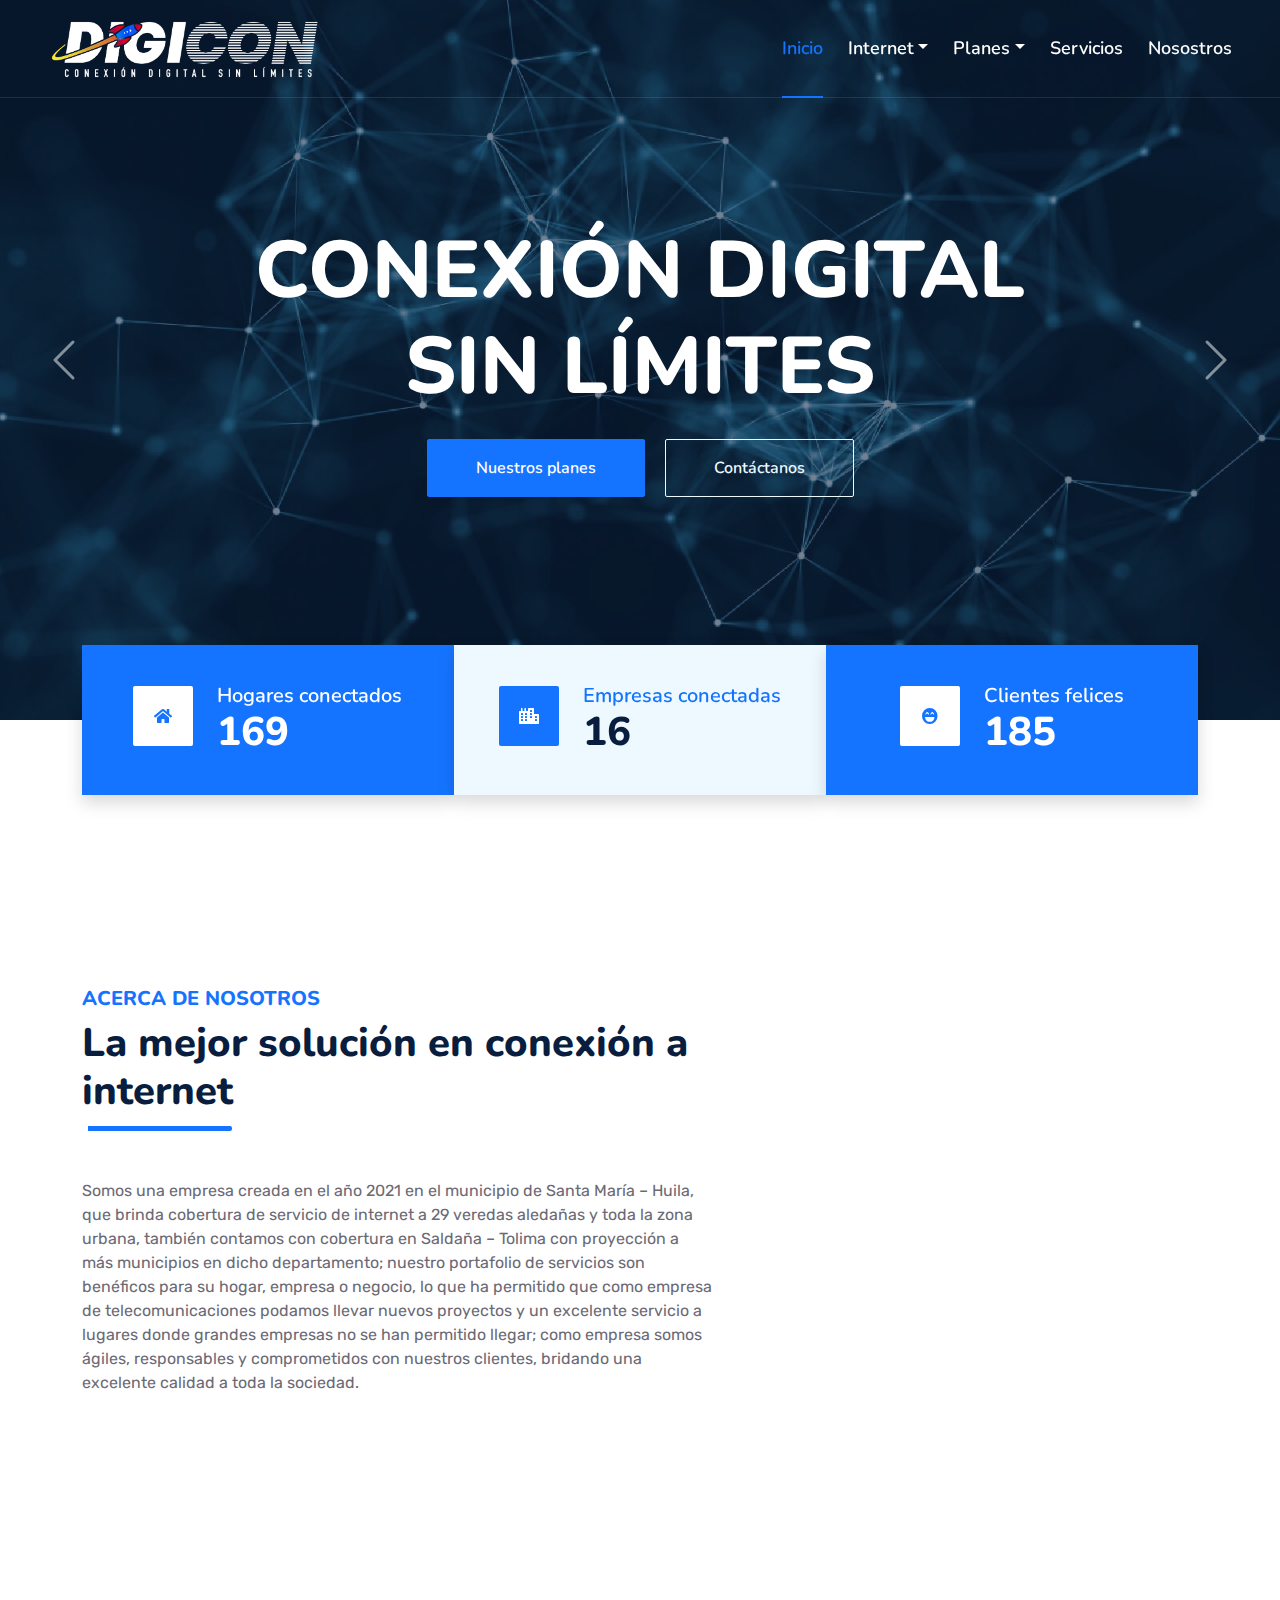
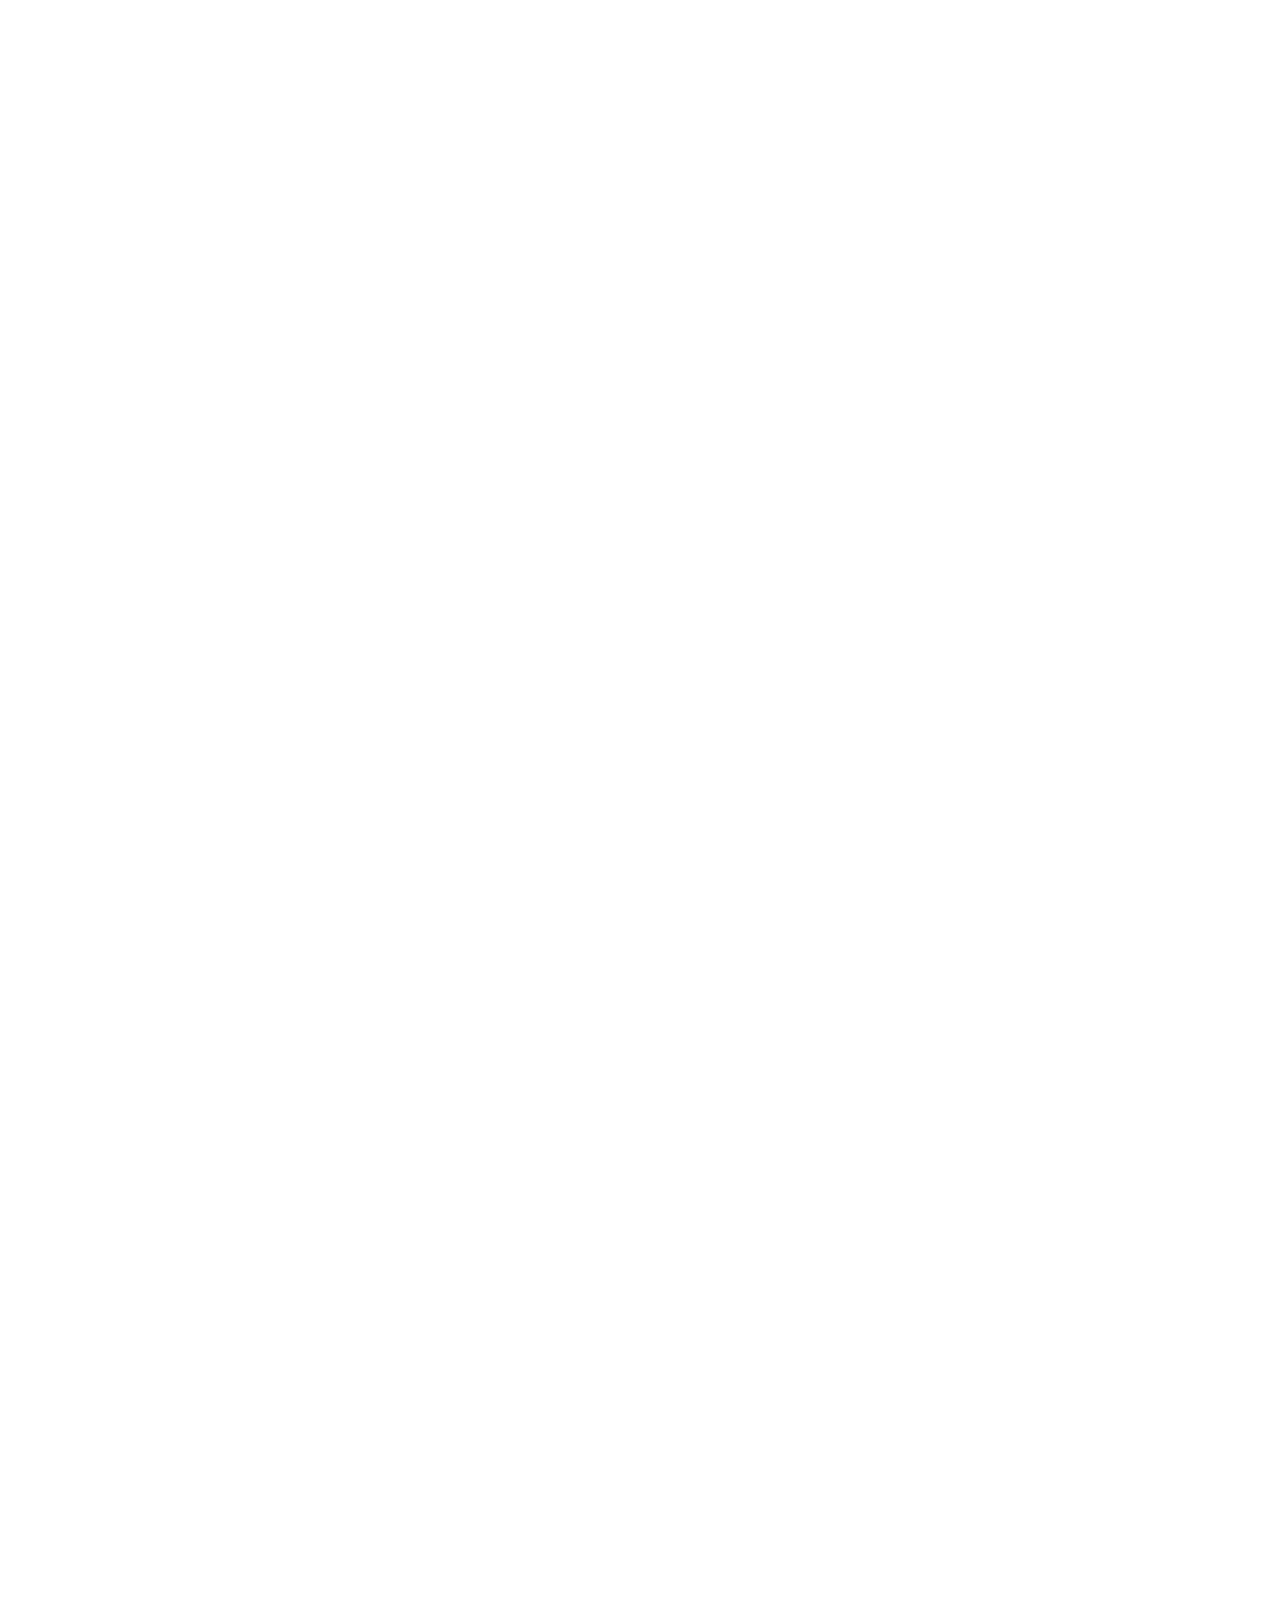
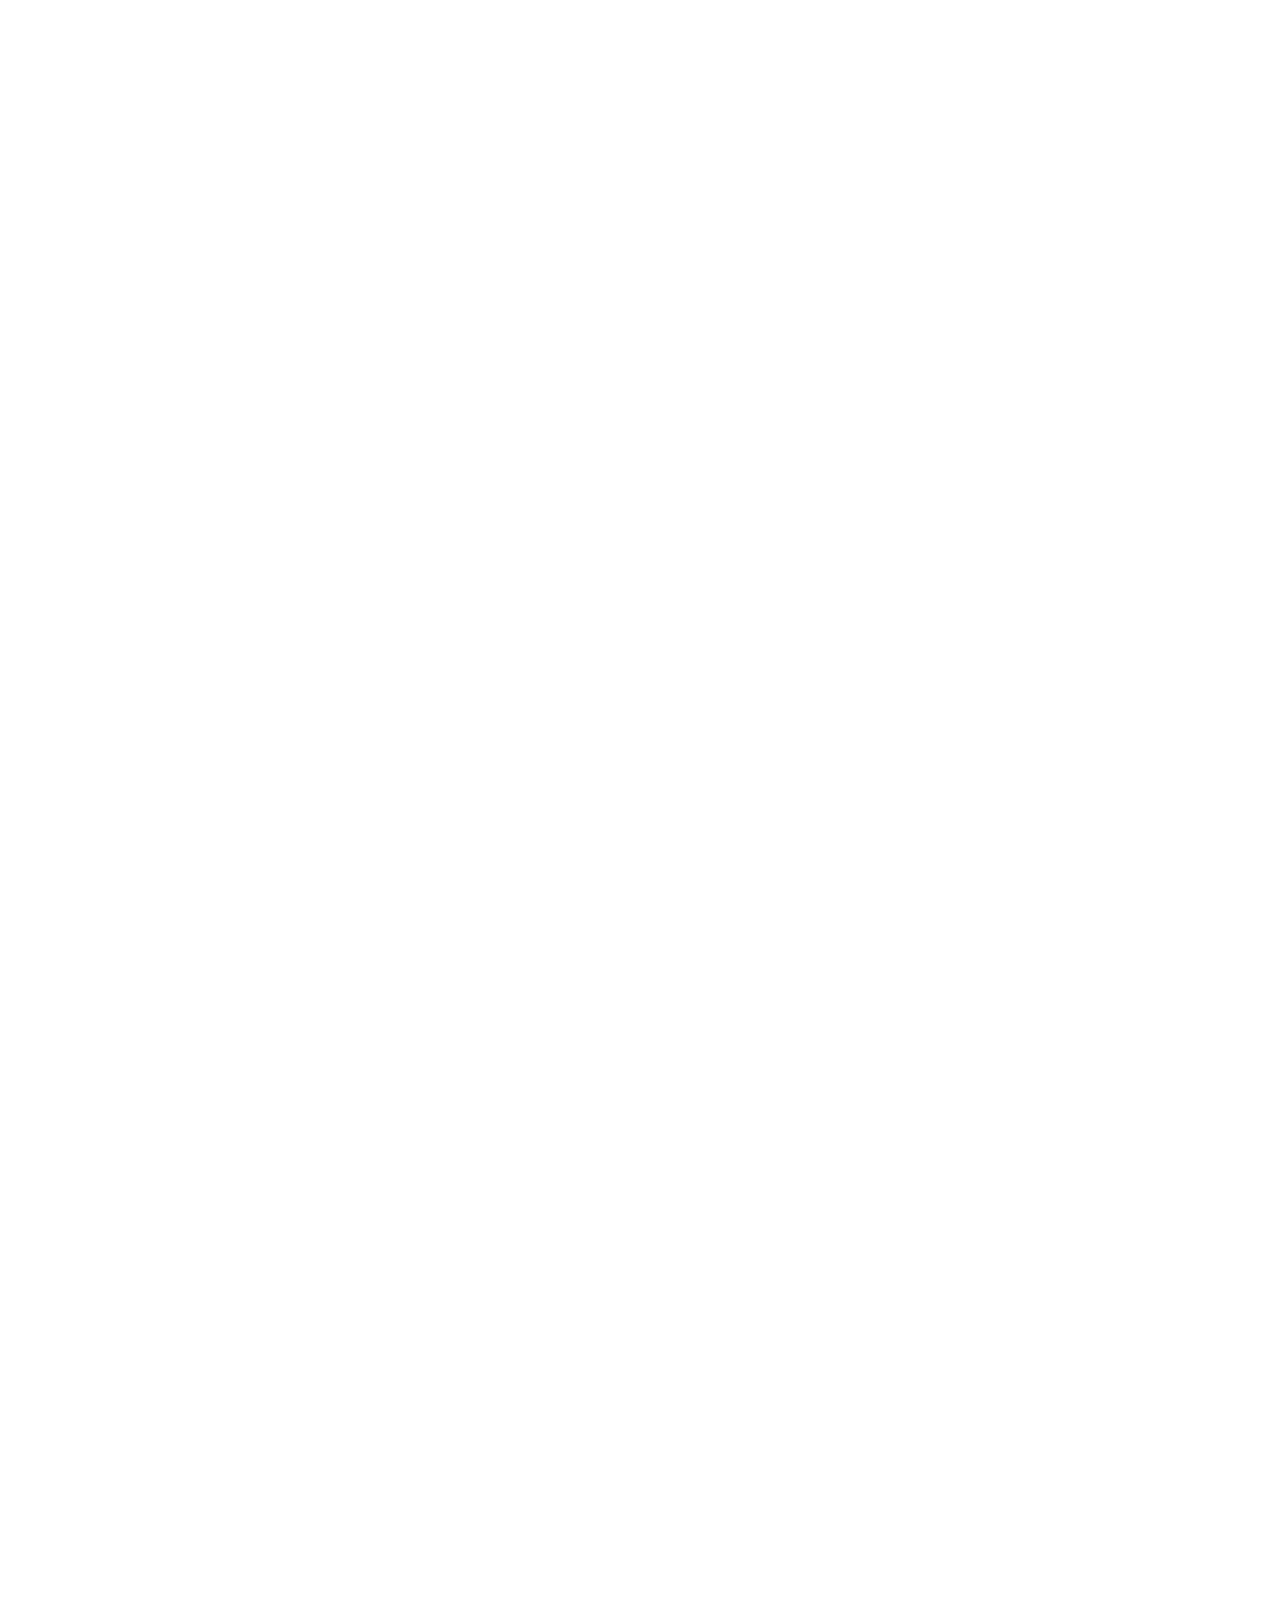
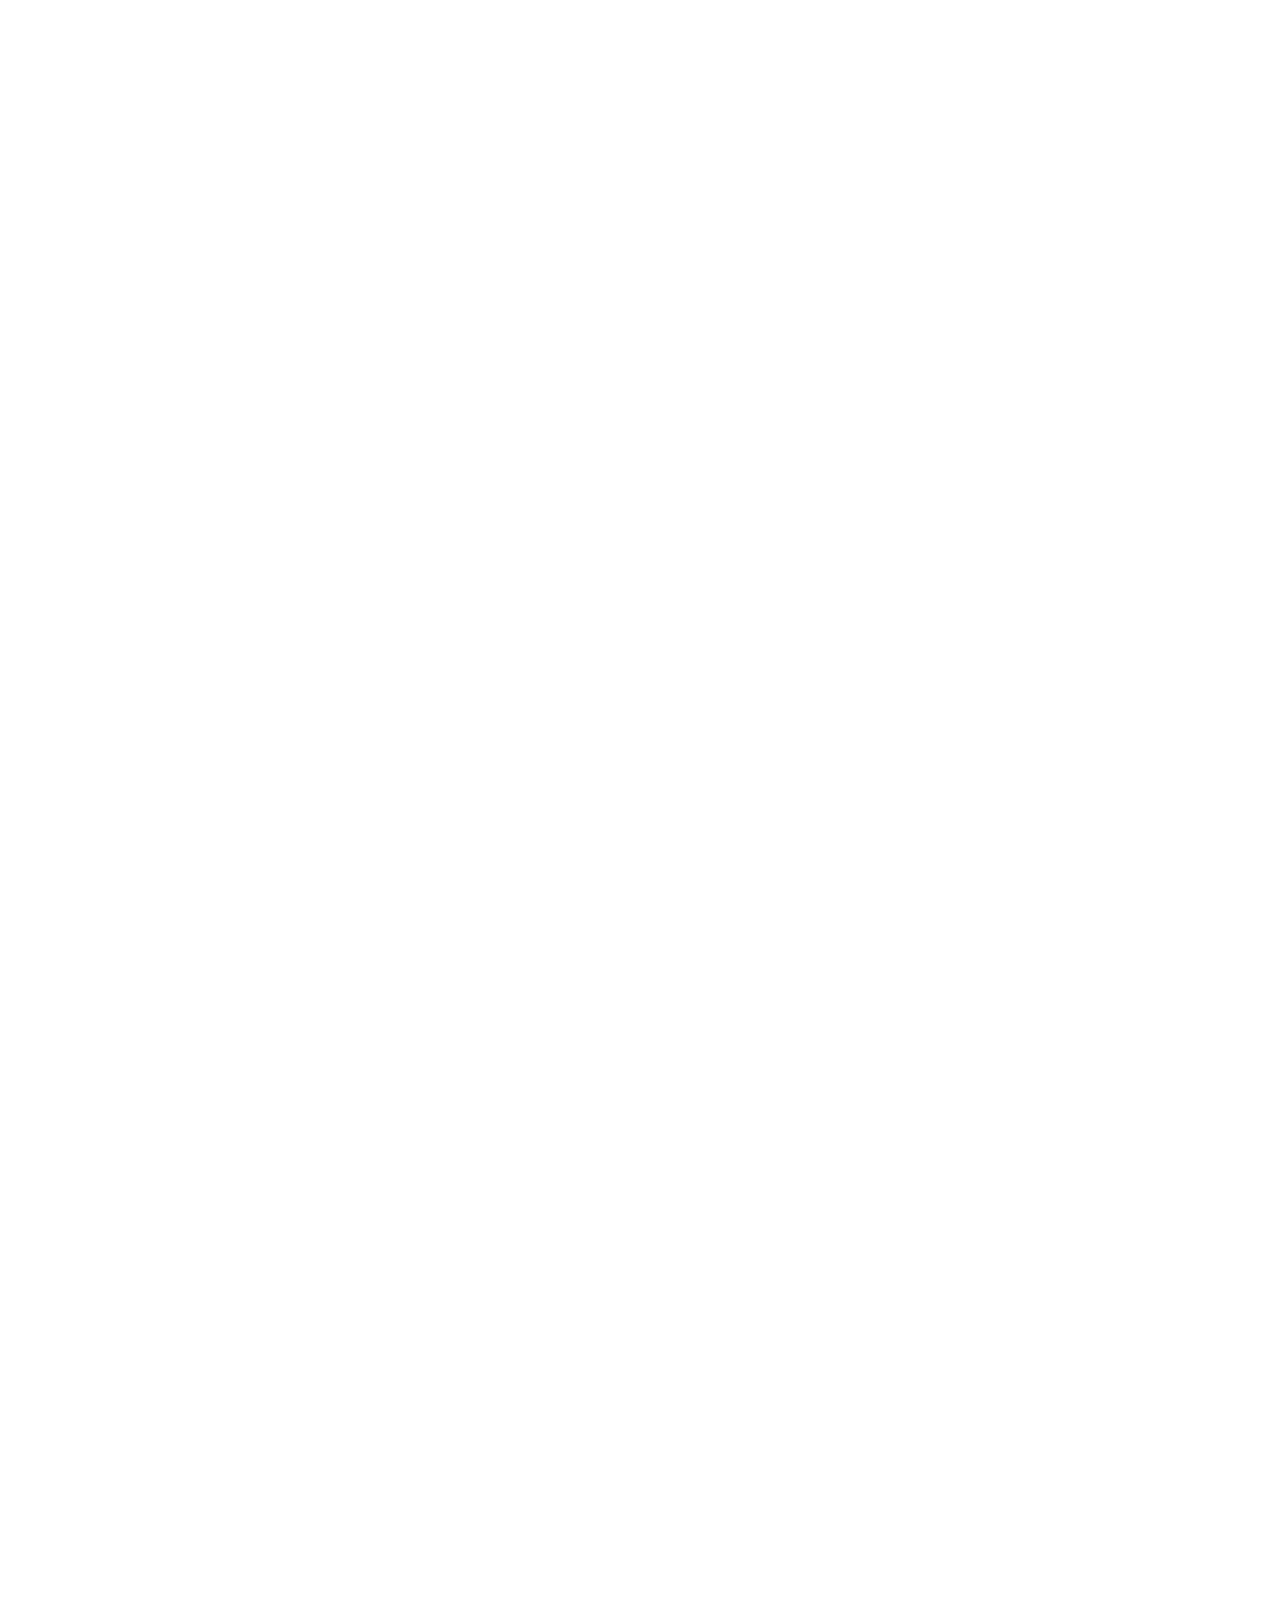
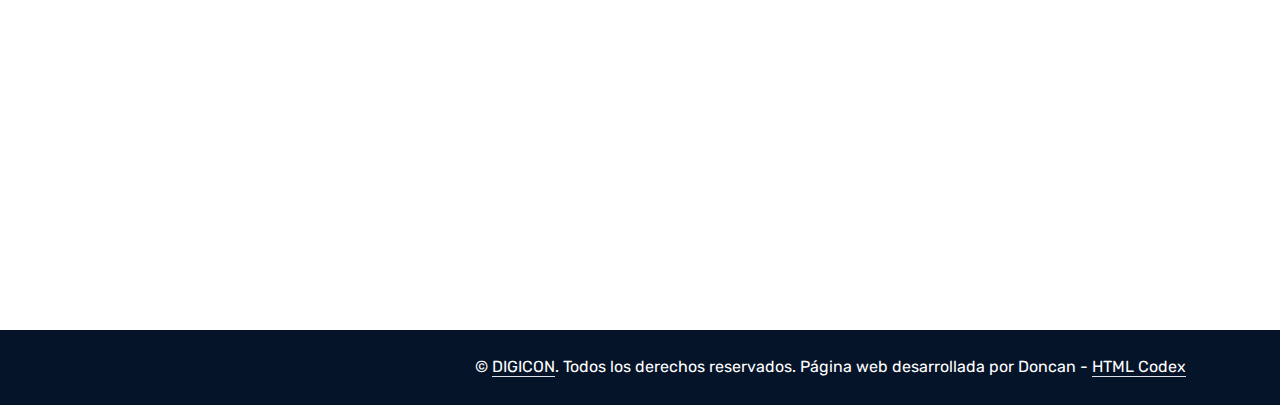
==== index.html @ 42d4f5a8 "Se crea pagina Politica de privacidad se modifica footer de todas las paginas, se agrega nuevo plan " ====
<!DOCTYPE html>
<html lang="es">

<head>
    <meta charset="utf-8">
    <title>DIGICON</title>
    <meta content="width=device-width, initial-scale=1.0" name="viewport">
    <meta content="Digicon SAS" name="keywords">
    <meta content="Soluciones Digital Connection SAS" name="description">

    <!-- Favicon -->
    <link href="img/favicon.ico" rel="icon">

    <!-- Google Web Fonts -->
    <link rel="preconnect" href="https://fonts.googleapis.com">
    <link rel="preconnect" href="https://fonts.gstatic.com" crossorigin>
    <link
        href="https://fonts.googleapis.com/css2?family=Nunito:wght@400;600;700;800&family=Rubik:wght@400;500;600;700&display=swap"
        rel="stylesheet">

    <!-- Icon Font Stylesheet -->
    <link href="https://cdnjs.cloudflare.com/ajax/libs/font-awesome/5.10.0/css/all.min.css" rel="stylesheet">
    <link href="https://cdn.jsdelivr.net/npm/bootstrap-icons@1.4.1/font/bootstrap-icons.css" rel="stylesheet">

    <!-- Libraries Stylesheet -->
    <link href="lib/owlcarousel/assets/owl.carousel.min.css" rel="stylesheet">
    <link href="lib/animate/animate.min.css" rel="stylesheet">

    <!-- Customized Bootstrap Stylesheet -->
    <link href="css/bootstrap.min.css" rel="stylesheet">

    <!-- Template Stylesheet -->
    <link href="css/style.css" rel="stylesheet">
</head>

<body>
    <!-- Spinner Start -->
    <div id="spinner"
        class="show bg-white position-fixed translate-middle w-100 vh-100 top-50 start-50 d-flex align-items-center justify-content-center">
        <div class="spinner"></div>
    </div>
    <!-- Spinner End -->





    <!-- Navbar & Carousel Start -->
    <div class="container-fluid position-relative p-0">
        <nav class="navbar navbar-expand-lg navbar-dark px-5 py-3 py-lg-0">
            <a href="index.html" class="navbar-brand p-0">
                <img class="logoheader" src="img/digicon.png" alt="Logo Digicon" id="logoHeader">


            </a>
            <button class="navbar-toggler" type="button" data-bs-toggle="collapse" data-bs-target="#navbarCollapse">
                <span class="fa fa-bars"></span>
            </button>
            <div class="collapse navbar-collapse" id="navbarCollapse">
                <div class="navbar-nav ms-auto py-0">
                    <a href="index.html" class="nav-item nav-link active">Inicio</a>
                    <div class="nav-item dropdown">
                        <a href="#" class="nav-link dropdown-toggle" data-bs-toggle="dropdown">Internet</a>
                        <div class="dropdown-menu m-0">
                            <a href="test-velocidad" class="dropdown-item">Test de velocidad</a>
                            <a href="internet-sano.html" class="dropdown-item">Internet sano</a>
                        </div>
                    </div>

                    <div class="nav-item dropdown">
                        <a href="#" class="nav-link dropdown-toggle" data-bs-toggle="dropdown">Planes</a>
                        <div class="dropdown-menu m-0">
                            <a href="planes-santamaria.html" class="dropdown-item">Santa María - Huila</a>
                            <a href="planes-saldana.html" class="dropdown-item">Saldaña - Tolima</a>
                        </div>
                    </div>
                    <a href="servicios.html" class="nav-item nav-link">Servicios</a>
                    <!--  <a href="#" class="nav-item nav-link">Planes</a> -->
                    <a href="nosotros.html" class="nav-item nav-link">Nosostros</a>


                </div>

            </div>
        </nav>

        <div id="header-carousel" class="carousel slide carousel-fade" data-bs-ride="carousel">
            <div class="carousel-inner">
                <div class="carousel-item active">
                    <img class="w-100" src="img/carousel-1.jpg" alt="Image">
                    <div class="carousel-caption d-flex flex-column align-items-center justify-content-center">
                        <div class="p-3" style="max-width: 900px;">
                            <!-- <h5 class="text-white text-uppercase mb-3 animated slideInDown">Creativa e Innovadora</h5> -->
                            <h1 class="display-1 text-white mb-md-4 animated zoomIn text-uppercase">Conexión digital sin
                                límites</h1>
                            <a href="planes-santamaria.html"
                                class="btn btn-primary py-md-3 px-md-5 me-3 animated slideInLeft">Nuestros
                                planes</a>
                            <a class="btn btn-outline-light py-md-3 px-md-5 animated slideInRight"
                                onclick="contactanos()">Contáctanos</a>
                        </div>
                    </div>
                </div>
                <div class="carousel-item">
                    <img class="w-100" src="img/carousel-2.jpg" alt="Image">
                    <div class="carousel-caption d-flex flex-column align-items-center justify-content-center">
                        <div class="p-3" style="max-width: 900px;">
                            <!-- <h5 class="text-white text-uppercase mb-3 animated slideInDown">Creativa e Innovadora</h5> -->
                            <h1 class="display-1 text-white mb-md-4 animated zoomIn text-uppercase ">Conexión digital
                                sin límites</h1>
                            <a href="planes-saldana.html"
                                class="btn btn-primary py-md-3 px-md-5 me-3 animated slideInLeft">Nuestros
                                planes</a>
                            <a class="btn btn-outline-light py-md-3 px-md-5 animated slideInRight"
                                onclick="contactanos()">Contáctanos</a>
                        </div>
                    </div>
                </div>
            </div>
            <button class="carousel-control-prev" type="button" data-bs-target="#header-carousel" data-bs-slide="prev">
                <span class="carousel-control-prev-icon" aria-hidden="true"></span>
                <span class="visually-hidden">Anterior</span>
            </button>
            <button class="carousel-control-next" type="button" data-bs-target="#header-carousel" data-bs-slide="next">
                <span class="carousel-control-next-icon" aria-hidden="true"></span>
                <span class="visually-hidden">Siguiente</span>
            </button>
        </div>
    </div>
    <!-- Navbar & Carousel End -->


    <!-- Full Screen Search Start -->
    <div class="modal fade" id="searchModal" tabindex="-1">
        <div class="modal-dialog modal-fullscreen">
            <div class="modal-content" style="background: rgba(9, 30, 62, .7);">
                <div class="modal-header border-0">
                    <button type="button" class="btn bg-white btn-close" data-bs-dismiss="modal"
                        aria-label="Close"></button>
                </div>
                <div class="modal-body d-flex align-items-center justify-content-center">
                    <div class="input-group" style="max-width: 600px;">
                        <input type="text" class="form-control bg-transparent border-primary p-3"
                            placeholder="Type search keyword">
                        <button class="btn btn-primary px-4"><i class="bi bi-search"></i></button>
                    </div>
                </div>
            </div>
        </div>
    </div>
    <!-- Full Screen Search End -->


    <!-- Facts Start -->
    <div class="container-fluid facts py-5 pt-lg-0">
        <div class="container py-5 pt-lg-0">
            <div class="row gx-0">
                <div class="col-lg-4 wow zoomIn" data-wow-delay="0.1s">
                    <div class="bg-primary shadow d-flex align-items-center justify-content-center p-4"
                        style="height: 150px;">
                        <div class="bg-white d-flex align-items-center justify-content-center rounded mb-2"
                            style="width: 60px; height: 60px;">
                            <i class="fa fa-home text-primary"></i>
                        </div>
                        <div class="ps-4">
                            <h5 class="text-white mb-0">Hogares conectados</h5>
                            <h1 class="text-white mb-0" data-toggle="counter-up">490</h1>
                        </div>
                    </div>
                </div>
                <div class="col-lg-4 wow zoomIn" data-wow-delay="0.3s">
                    <div class="bg-light shadow d-flex align-items-center justify-content-center p-4"
                        style="height: 150px;">
                        <div class="bg-primary d-flex align-items-center justify-content-center rounded mb-2"
                            style="width: 60px; height: 60px;">
                            <i class="fa fa-city text-white"></i>
                        </div>
                        <div class="ps-4">
                            <h5 class="text-primary mb-0">Empresas conectadas</h5>
                            <h1 class="mb-0" data-toggle="counter-up">45</h1>
                        </div>
                    </div>
                </div>
                <div class="col-lg-4 wow zoomIn" data-wow-delay="0.6s">
                    <div class="bg-primary shadow d-flex align-items-center justify-content-center p-4"
                        style="height: 150px;">
                        <div class="bg-white d-flex align-items-center justify-content-center rounded mb-2"
                            style="width: 60px; height: 60px;">
                            <i class="fas fa-laugh-beam text-primary"></i>
                        </div>
                        <div class="ps-4">
                            <h5 class="text-white mb-0">Clientes felices</h5>
                            <h1 class="text-white mb-0" data-toggle="counter-up">535</h1>
                        </div>
                    </div>
                </div>
            </div>
        </div>
    </div>
    <!-- Facts Start -->


    <!-- About Start -->
    <div class="container-fluid py-5 wow fadeInUp" data-wow-delay="0.1s">
        <div class="container py-5">
            <div class="row g-5">
                <div class="col-lg-7">
                    <div class="section-title position-relative pb-3 mb-5">
                        <h5 class="fw-bold text-primary text-uppercase">Acerca de nosotros</h5>
                        <h1 class="mb-0">La mejor solución en conexión a internet</h1>
                    </div>
                    <p class="mb-4">Somos una empresa creada en el año 2021 en el municipio de Santa María – Huila, que
                        brinda cobertura de servicio de
                        internet a 29 veredas aledañas y toda la zona urbana, también contamos con cobertura en Saldaña
                        – Tolima con proyección
                        a más municipios en dicho departamento; nuestro portafolio de servicios son benéficos para su
                        hogar, empresa o negocio,
                        lo que ha permitido que como empresa de telecomunicaciones podamos llevar nuevos proyectos y un
                        excelente servicio a
                        lugares donde grandes empresas no se han permitido llegar; como empresa somos ágiles,
                        responsables y comprometidos con
                        nuestros clientes, bridando una excelente calidad a toda la sociedad.</p>
                    <div class="row g-0 mb-3">
                        <div class="col-sm-6 wow zoomIn" data-wow-delay="0.2s">
                            <h5 class="mb-3"><i class="fa fa-check text-primary me-3"></i>Amplia cobertura</h5>
                            <h5 class="mb-3"><i class="fa fa-check text-primary me-3"></i>Personal profesional</h5>
                        </div>
                        <div class="col-sm-6 wow zoomIn" data-wow-delay="0.4s">
                            <h5 class="mb-3"><i class="fa fa-check text-primary me-3"></i>Servicio operativo 24/7</h5>
                            <h5 class="mb-3"><i class="fa fa-check text-primary me-3"></i>Precios bajos</h5>
                        </div>
                    </div>
                    <div class="d-flex align-items-center mb-4 wow fadeIn" data-wow-delay="0.6s">
                        <div class="bg-primary d-flex align-items-center justify-content-center rounded"
                            style="width: 60px; height: 60px;">
                            <i class="fa fa-phone-alt text-white"></i>
                        </div>
                        <div class="ps-4">
                            <h5 class="mb-2">Llámanos y haz tu pregunta</h5>
                            <h5 class="text-primary mb-0">3153759631 - 3134987857</h5>
                        </div>
                    </div>
                    <a class="btn btn-primary py-3 px-5 mt-3 wow zoomIn" data-wow-delay="0.9s"
                        onclick="contactanos()">Contáctanos</a>
                </div>
                <div class="col-lg-5" style="min-height: 500px;">
                    <div class="position-relative h-100">
                        <img class="position-absolute w-100 h-100 rounded wow zoomIn" data-wow-delay="0.9s"
                            src="img/about.jpg" style="object-fit: cover;">
                    </div>
                </div>
            </div>
        </div>
    </div>
    <!-- About End -->


    <!-- Features Start -->
    <div class="container-fluid py-5 wow fadeInUp" data-wow-delay="0.1s">
        <div class="container py-5">
            <div class="section-title text-center position-relative pb-3 mb-5 mx-auto" style="max-width: 600px;">
                <h5 class="fw-bold text-primary text-uppercase">¿Por qué elegirnos?</h5>
                <h1 class="mb-0">Estamos aquí para conectar a internet tu hogar o negocio con la más alta tecnología
                </h1>
            </div>
            <div class="row g-5">
                <div class="col-lg-4">
                    <div class="row g-5">
                        <div class="col-12 wow zoomIn" data-wow-delay="0.2s">
                            <div class="bg-primary rounded d-flex align-items-center justify-content-center mb-3"
                                style="width: 60px; height: 60px;">
                                <i class="fas fa-broadcast-tower text-white"></i>
                            </div>
                            <h4>Amplia cobertura</h4>
                            <p class="mb-0">Tenemos la mejor cobertura en la zona urbana y zona rural del
                                municipio.</p>
                        </div>
                        <div class="col-12 wow zoomIn" data-wow-delay="0.6s">
                            <div class="bg-primary rounded d-flex align-items-center justify-content-center mb-3"
                                style="width: 60px; height: 60px;">
                                <i class="far fa-money-bill-alt text-white"></i>
                            </div>
                            <h4>Precios bajos</h4>
                            <p class="mb-0">Ofrecemos múltiples planes que se ajustan a tus necesidades con los mejores
                                precios del mercado.</p>
                        </div>
                    </div>
                </div>
                <div class="col-lg-4  wow zoomIn" data-wow-delay="0.9s" style="min-height: 350px;">
                    <div class="position-relative h-100">
                        <img class="position-absolute w-100 h-100 rounded wow zoomIn" data-wow-delay="0.1s"
                            src="img/feature.jpg" style="object-fit: cover;">
                    </div>
                </div>
                <div class="col-lg-4">
                    <div class="row g-5">
                        <div class="col-12 wow zoomIn" data-wow-delay="0.4s">
                            <div class="bg-primary rounded d-flex align-items-center justify-content-center mb-3"
                                style="width: 60px; height: 60px;">
                                <i class="fa fa-users-cog text-white"></i>
                            </div>
                            <h4>Personal profesional</h4>
                            <p class="mb-0">Nuestro personal técnico esta capacitado y equipado con la mejor tecnología.
                            </p>
                        </div>
                        <div class="col-12 wow zoomIn" data-wow-delay="0.8s">
                            <div class="bg-primary rounded d-flex align-items-center justify-content-center mb-3"
                                style="width: 60px; height: 60px;">
                                <i class="fas fa-network-wired text-white"></i>
                            </div>
                            <h4>Servicio operativo 24/7</h4>
                            <p class="mb-0">Contamos con un canal de internet de respaldo para brindarte conectividad
                                24/7 sin interrupciones.</p>
                        </div>
                    </div>
                </div>
            </div>
        </div>
    </div>
    <!-- Features Start -->


    <!-- Service Start -->
    <div class="container-fluid py-5 wow fadeInUp" data-wow-delay="0.1s">
        <div class="container py-5">
            <div class="section-title text-center position-relative pb-3 mb-5 mx-auto" style="max-width: 600px;">
                <h5 class="fw-bold text-primary text-uppercase">Nuestos servicios<h5>
                        <h1 class="mb-0">Soluciones informáticas a la medida para tu hogar o empresa</h1>
            </div>
            <div class="row g-5">
                <div class="col-lg-4 col-md-6 wow zoomIn" data-wow-delay="0.3s">
                    <div
                        class="service-item bg-light rounded d-flex flex-column align-items-center justify-content-center text-center">
                        <div class="service-icon">
                            <i class="fas fa-tachometer-alt text-white"></i>
                        </div>
                        <h4 class="mb-3">Fibra óptica</h4>
                        <p class="m-0">La tecnología fibra óptica es sin lugar a duda la mas estable y rápidas de todas
                            en relación al transporte...</p>
                        <a class="btn btn-lg btn-primary rounded" href="servicios.html">
                            <i class="bi bi-arrow-right"></i>
                        </a>
                        </a>

                    </div>
                </div>
                <div class="col-lg-4 col-md-6 wow zoomIn" data-wow-delay="0.6s">
                    <div
                        class="service-item bg-light rounded d-flex flex-column align-items-center justify-content-center text-center">
                        <div class="service-icon">
                            <i class="fas fa-video text-white"></i>
                        </div>
                        <h4 class="mb-3">Cámaras de seguridad</h4>
                        <p class="m-0">Estas desarrollan un papel importante rol en su empresa, negocio u hogar debido
                            a...</p>
                        <a class="btn btn-lg btn-primary rounded" href="servicios.html">
                            <i class="bi bi-arrow-right"></i>
                        </a>
                        </a>
                    </div>
                </div>
                <div class="col-lg-4 col-md-6 wow zoomIn" data-wow-delay="0.9s">
                    <div
                        class="service-item bg-light rounded d-flex flex-column align-items-center justify-content-center text-center">
                        <div class="service-icon">
                            <i class="fas fa-satellite-dish text-white"></i>
                        </div>
                        <h4 class="mb-3">Radio enlace</h4>
                        <p class="m-0">La tecnología radio enlace es un mecanismo de conexión entre un emisor y un
                            receptor...</p>
                        <a class="btn btn-lg btn-primary rounded" href="servicios.html">
                            <i class="bi bi-arrow-right"></i>
                        </a>
                    </div>
                </div>
                <div class="col-lg-4 col-md-6 wow zoomIn" data-wow-delay="0.3s">
                    <div
                        class="service-item bg-light rounded d-flex flex-column align-items-center justify-content-center text-center">
                        <div class="service-icon">
                            <i class="fas fa-network-wired text-white"></i>
                        </div>
                        <h4 class="mb-3">Canal dedicado</h4>
                        <p class="m-0">Amet justo dolor lorem kasd amet magna sea stet eos vero lorem ipsum dolore sed
                        </p>
                        <a class="btn btn-lg btn-primary rounded" href="servicios.html">
                            <i class="bi bi-arrow-right"></i>
                        </a>
                        </a>
                    </div>
                </div>
                <div class="col-lg-4 col-md-6 wow zoomIn" data-wow-delay="0.6s">
                    <div
                        class="service-item bg-light rounded d-flex flex-column align-items-center justify-content-center text-center">
                        <div class="service-icon">
                            <i class="fas fa-network-wired text-white"></i>
                        </div>
                        <h4 class="mb-3">Canal empresarial - semi empresarial</h4>
                        <p class="m-0">Amet justo dolor lorem kasd amet magna sea stet eos vero lorem ipsum dolore sed
                        </p>
                        <a class="btn btn-lg btn-primary rounded" href="servicios.html">
                            <i class="bi bi-arrow-right"></i>
                        </a>
                        </a>
                    </div>
                </div>
                <div class="col-lg-4 col-md-6 wow zoomIn" data-wow-delay="0.9s">
                    <div
                        class="position-relative bg-primary rounded h-100 d-flex flex-column align-items-center justify-content-center text-center p-5">
                        <h2 class="text-white mb-3">Llámanos para pedir una cotización</h2>
                        <h3 class="text-white mb-0">3153759631 3134987857</h3>
                    </div>
                </div>
            </div>
        </div>
    </div>
    <!-- Service End -->


    <!-- Pricing Plan Start Santa Maria-->
    <div class="container-fluid py-5 wow fadeInUp" data-wow-delay="0.1s">
        <div class="container py-5">
            <div class="section-title text-center position-relative pb-3 mb-5 mx-auto" style="max-width: 600px;">
                <h5 class="fw-bold text-primary text-uppercase">Planes y precios</h5>
                <h1 class="mb-0">Ofrecemos los mejores precios para nuestros clientes</h1>
            </div>
            <div class="text-center position-relative pb-1 mb-1 mx-auto">
                <h4 class="fw-bold text-primary text-uppercase">Santa María - Huila</h4>
            </div>
            <div class="row g-0">
                <div class="col-lg-4 wow slideInUp" data-wow-delay="0.6s">
                    <div class="bg-light rounded">
                        <div class="border-bottom py-4 px-5 mb-4 text-center">
                            <h4 class="fw-bold text-primary mb-1">FIBRA ÓPTICA 30 Mbs</h4>
                            <small class="text-uppercase">Plan residencial urbano</small>
                        </div>
                        <div class="p-5 pt-0">
                            <h1 class="display-5 mb-3 text-center">
                                <small class="align-top"
                                    style="font-size: 22px; line-height: 45px;">$</small>45.000<small
                                    class="align-bottom" style="font-size: 16px; line-height: 40px;">/ Mes</small>
                            </h1>
                            <div class="d-flex justify-content-between mb-3"><span>Velocidad simétrica</span><i
                                    class="fa fa-check text-primary pt-1"></i></div>

                            <div class="d-flex justify-content-between mb-3"><span>Reconexión gratuita</span><i
                                    class="fa fa-check text-primary pt-1"></i></div>
                            <div class="d-flex justify-content-between mb-2"><span>Soporte técnico</span><i
                                    class="fa fa-check text-primary pt-1"></i></div>
                            <div class="d-flex justify-content-between mb-3"><span>Canal de respaldo</span></span><i
                                    class="fa fa-check text-primary pt-1"></i></div>
                            <div class="d-flex justify-content-between mb-3"><span>Instalación gratuita</span></span><i
                                    class="fa fa-check text-primary pt-1"></i></div>
                            <div class="text-center">
                                <a class="btn btn-primary py-2 px-4 mt-4" onclick="fibraOpSantaTreinta()">¡Cotizar
                                    ahora!</a>
                            </div>
                        </div>
                    </div>
                </div>
                <div class="col-lg-4 wow slideInUp" data-wow-delay="0.3s">
                    <div class="bg-white rounded shadow position-relative" style="z-index: 1;">
                        <div class="border-bottom py-4 px-5 mb-4 text-center">
                            <h4 class="fw-bold text-primary mb-1">FIBRA ÓPTICA 40 Mbs</h4>
                            <small class="text-uppercase">Plan residencial urbano</small>
                        </div>
                        <div class="p-5 pt-0">
                            <h1 class="display-5 mb-3 text-center">
                                <small class="align-top"
                                    style="font-size: 22px; line-height: 45px;">$</small>60.000<small
                                    class="align-bottom" style="font-size: 16px; line-height: 40px;">/ Mes</small>
                            </h1>
                            <div class="d-flex justify-content-between mb-3"><span>Velocidad simétrica</span><i
                                    class="fa fa-check text-primary pt-1"></i></div>

                            <div class="d-flex justify-content-between mb-3"><span>Reconexión gratuita</span><i
                                    class="fa fa-check text-primary pt-1"></i></div>
                            <div class="d-flex justify-content-between mb-2"><span>Soporte técnico</span><i
                                    class="fa fa-check text-primary pt-1"></i></div>
                            <div class="d-flex justify-content-between mb-3"><span>Canal de respaldo</span></span><i
                                    class="fa fa-check text-primary pt-1"></i></div>
                            <div class="d-flex justify-content-between mb-3"><span>Instalación gratuita</span></span><i
                                    class="fa fa-check text-primary pt-1"></i></div>
                            <div class="text-center">
                                <a class="btn btn-primary py-2 px-4 mt-4" onclick="fibraOpSantaCuarenta()">¡Cotizar
                                    ahora!</a>
                            </div>
                        </div>
                    </div>
                </div>
                <div class="col-lg-4 wow slideInUp" data-wow-delay="0.9s">
                    <div class="bg-light rounded">
                        <div class="border-bottom py-4 px-5 mb-4 text-center">
                            <h4 class="fw-bold text-primary mb-1">FIBRA ÓPTICA 50 Mbs</h4>
                            <small class="text-uppercase">Plan residencial urbano</small>
                        </div>
                        <div class="p-5 pt-0">
                            <h1 class="display-5 mb-3 text-center">
                                <small class="align-top"
                                    style="font-size: 22px; line-height: 45px;">$</small>80.000<small
                                    class="align-bottom" style="font-size: 16px; line-height: 40px;">/ Mes</small>
                            </h1>
                            <div class="d-flex justify-content-between mb-3"><span>Velocidad simétrica</span><i
                                    class="fa fa-check text-primary pt-1"></i></div>

                            <div class="d-flex justify-content-between mb-3"><span>Reconexión gratuita</span><i
                                    class="fa fa-check text-primary pt-1"></i></div>
                            <div class="d-flex justify-content-between mb-2"><span>Soporte técnico</span><i
                                    class="fa fa-check text-primary pt-1"></i></div>
                            <div class="d-flex justify-content-between mb-3"><span>Canal de respaldo</span></span><i
                                    class="fa fa-check text-primary pt-1"></i></div>
                            <div class="d-flex justify-content-between mb-3"><span>Instalación gratuita</span></span><i
                                    class="fa fa-check text-primary pt-1"></i></div>
                            <div class="text-center">
                                <a class="btn btn-primary py-2 px-4 mt-4" onclick="fibraOpSantaCincuenta()">¡Cotizar
                                    ahora!</a>
                            </div>
                        </div>
                    </div>
                </div>

            </div>

        </div>
        <div class="col-12 text-center">
            <a href="planes-santamaria.html" class="btn btn-primary py-md-3 px-md-4 me-3 animated slideInLeft">¡Ver más
                planes!</a>
        </div>
    </div>
    <!-- Pricing Plan End Santa Maria -->



    <!-- Pricing Plan Start Saldaña -->
    <div class="container-fluid wow fadeInUp" data-wow-delay="0.1s">
        <div class="container py-1">
            <div class="section-title text-center position-relative pb-3 mb-5 mx-auto" style="max-width: 600px;">

            </div>

            <div class="text-center position-relative pb-1 mb-1 mx-auto">
                <h4 class="fw-bold text-primary text-uppercase">Saldaña - Tolima</h4>
            </div>
            <div class="row g-0">
                <div class="col-lg-4 wow slideInUp" data-wow-delay="0.6s">
                    <div class="bg-light rounded">
                        <div class="border-bottom py-4 px-5 mb-4 text-center">
                            <h4 class="fw-bold text-primary mb-1">FIBRA ÓPTICA 20 Mbs</h4>
                            <small class="text-uppercase">Plan residencial urbano</small>
                        </div>
                        <div class="p-5 pt-0">
                            <h1 class="display-5 mb-3 text-center">
                                <small class="align-top"
                                    style="font-size: 22px; line-height: 45px;">$</small>60.000<small
                                    class="align-bottom" style="font-size: 16px; line-height: 40px;">/ Mes</small>
                            </h1>
                            <div class="d-flex justify-content-between mb-3"><span>Velocidad simétrica</span><i
                                    class="fa fa-check text-primary pt-1"></i></div>

                            <div class="d-flex justify-content-between mb-3"><span>Reconexión gratuita</span><i
                                    class="fa fa-check text-primary pt-1"></i></div>
                            <div class="d-flex justify-content-between mb-2"><span>Soporte técnico</span><i
                                    class="fa fa-check text-primary pt-1"></i></div>
                            <div class="d-flex justify-content-between mb-3"><span>Canal de respaldo</span></span><i
                                    class="fa fa-check text-primary pt-1"></i></div>
                            <div class="d-flex justify-content-between mb-3"><span>Instalación gratuita</span></span><i
                                    class="fa fa-check text-primary pt-1"></i></div>
                            <div class="text-center">
                                <a href="" class="btn btn-primary py-2 px-4 mt-4"
                                    onclick="fibraOpSaldanaVeinte()">¡Cotizar ahora!</a>
                            </div>
                        </div>
                    </div>
                </div>
                <div class="col-lg-4 wow slideInUp" data-wow-delay="0.3s">
                    <div class="bg-white rounded shadow position-relative" style="z-index: 1;">
                        <div class="border-bottom py-4 px-5 mb-4 text-center">
                            <h4 class="fw-bold text-primary mb-1">FIBRA ÓPTICA 25 Mbs</h4>
                            <small class="text-uppercase">Plan residencial urbano</small>
                        </div>
                        <div class="p-5 pt-0">
                            <h1 class="display-5 mb-3 text-center">
                                <small class="align-top"
                                    style="font-size: 22px; line-height: 45px;">$</small>80.000<small
                                    class="align-bottom" style="font-size: 16px; line-height: 40px;">/ Mes</small>
                            </h1>
                            <div class="d-flex justify-content-between mb-3"><span>Velocidad simétrica</span><i
                                    class="fa fa-check text-primary pt-1"></i></div>

                            <div class="d-flex justify-content-between mb-3"><span>Reconexión gratuita</span><i
                                    class="fa fa-check text-primary pt-1"></i></div>
                            <div class="d-flex justify-content-between mb-2"><span>Soporte técnico</span><i
                                    class="fa fa-check text-primary pt-1"></i></div>
                            <div class="d-flex justify-content-between mb-3"><span>Canal de respaldo</span></span><i
                                    class="fa fa-check text-primary pt-1"></i></div>
                            <div class="d-flex justify-content-between mb-3"><span>Instalación gratuita</span></span><i
                                    class="fa fa-check text-primary pt-1"></i></div>
                            <div class="text-center">
                                <a href="" class="btn btn-primary py-2 px-4 mt-4"
                                    onclick="fibraOpSaldanaVeinticinco()">¡Cotizar ahora!</a>
                            </div>
                        </div>
                    </div>
                </div>
                <div class="col-lg-4 wow slideInUp" data-wow-delay="0.9s">
                    <div class="bg-light rounded">
                        <div class="border-bottom py-4 px-5 mb-4 text-center">
                            <h4 class="fw-bold text-primary mb-1">FIBRA ÓPTICA 30 Mbs</h4>
                            <small class="text-uppercase">Plan residencial urbano</small>
                        </div>
                        <div class="p-5 pt-0">
                            <h1 class="display-5 mb-3 text-center">
                                <small class="align-top"
                                    style="font-size: 22px; line-height: 45px;">$</small>100.000<small
                                    class="align-bottom" style="font-size: 16px; line-height: 40px;">/ Mes</small>
                            </h1>
                            <div class="d-flex justify-content-between mb-3"><span>Velocidad simétrica</span><i
                                    class="fa fa-check text-primary pt-1"></i></div>

                            <div class="d-flex justify-content-between mb-3"><span>Reconexión gratuita</span><i
                                    class="fa fa-check text-primary pt-1"></i></div>
                            <div class="d-flex justify-content-between mb-2"><span>Soporte técnico</span><i
                                    class="fa fa-check text-primary pt-1"></i></div>
                            <div class="d-flex justify-content-between mb-3"><span>Canal de respaldo</span></span><i
                                    class="fa fa-check text-primary pt-1"></i></div>
                            <div class="d-flex justify-content-between mb-3"><span>Instalación gratuita</span></span><i
                                    class="fa fa-check text-primary pt-1"></i></div>
                            <div class="text-center">
                                <a href="" class="btn btn-primary py-2 px-4 mt-4"
                                    onclick="fibraOpSaldanaTreinta()">¡Cotizar ahora!</a>
                            </div>
                        </div>
                    </div>
                </div>

            </div>

        </div>
        <div class="col-12 text-center mt-3 pt-4">
            <a href="planes-saldana.html" class="btn btn-primary py-md-3 px-md-4 me-3 animated slideInLeft">¡Ver más
                planes!</a>
        </div>
    </div>
    <!-- Pricing Plan End Saldaña -->



    <!-- Quote Start -->
    <div class="container-fluid py-5 wow fadeInUp" data-wow-delay="0.1s">
        <div class="container py-5">
            <div class="row g-5">
                <div class="col-lg-7">
                    <div class="section-title position-relative pb-3 mb-5">
                        <h5 class="fw-bold text-primary text-uppercase">Solicitar cotización</h5>
                        <h1 class="mb-0">¿Necesitas una cotización? Siéntete libre de contactarnos</h1>
                    </div>
                    <div class="row gx-3">
                        <div class="col-sm-6 wow zoomIn" data-wow-delay="0.2s">
                            <h6 class="mb-4"><i class="fa fa-reply text-primary me-3"></i>Respuesta inmediata</h6>
                        </div>
                        <div class="col-sm-6 wow zoomIn" data-wow-delay="0.4s">
                            <h6 class="mb-4"><i class="fas fa-check text-primary me-3"></i>Instalación en menos de
                                24
                                horas</h6>
                        </div>
                    </div>

                    <div class="d-flex align-items-center mt-2 wow zoomIn" data-wow-delay="0.6s">
                        <div class="bg-primary d-flex align-items-center justify-content-center rounded"
                            style="width: 60px; height: 60px;">
                            <i class="fa fa-phone-alt text-white"></i>
                        </div>
                        <div class="ps-4">
                            <h5 class="mb-2">Llámanos y haz tu pregunta</h5>
                            <h4 class="text-primary mb-0">3153759631 - 3134987857</h4>
                        </div>
                    </div>
                </div>
                <div class="col-lg-5">
                    <div
                        class="position-relative bg-primary rounded h-100 d-flex flex-column align-items-center justify-content-center text-center p-5">
                        <h3 class="text-white mb-3">PLANES CORPORATIVOS SUJETOS A ESTUDIO PREVIO</h3>
                        <br>
                        <h4 class="text-white mb-3">Llámanos para pedir una cotización</h4>
                        <h4 class="text-white mb-0">3153759631 - 3134987857</h4>
                    </div>
                </div>
            </div>
        </div>
    </div>
    <!-- Quote End -->



    <!-- Vendor Start -->
    <div class="container-fluid py-5 wow fadeInUp" data-wow-delay="0.1s">

        <div class="container py-5 mb-5">
            <div class="section-title text-center position-relative pb-3 mb-5 mx-auto" style="max-width: 600px;">
                <h5 class="fw-bold text-primary text-uppercase">Nuestros clientes</h5>
                <h3 class="mb-0">Empresas que confian en nuestros servicios</h3>
            </div>
            <div class="bg-white">
                <div class="owl-carousel vendor-carousel">
                    <img src="img/vendor-1.jpg" alt="">
                    <img src="img/vendor-2.jpg" alt="">
                    <img src="img/vendor-3.jpg" alt="">
                    <img src="img/vendor-4.jpg" alt="">
                    <img src="img/vendor-5.jpg" alt="">
                    <img src="img/vendor-6.jpg" alt="">
                    <img src="img/vendor-7.jpg" alt="">
                    <img src="img/vendor-8.jpg" alt="">
                    <img src="img/vendor-9.jpg" alt="">
                </div>
            </div>
        </div>
    </div>
    <!-- Vendor End -->


    <!-- Footer Start -->
    <div class="container-fluid bg-dark text-light mt-5 wow fadeInUp" data-wow-delay="0.1s">
        <div class="container">
            <div class="row gx-5">
                <div class="col-lg-4 col-md-6 footer-about">
                    <div
                        class="d-flex flex-column align-items-center justify-content-center text-center h-100 bg-primary p-4">
                        <img src="img/digicon.png" alt="Logo Digicon" id="logoFooter">
                    </div>
                </div>
                <div class="col-lg-8 col-md-6">
                    <div class="row gx-5">
                        <div class="col-lg-4 col-md-12 pt-5 mb-5">
                            <div class="section-title section-title-sm position-relative pb-3 mb-4">
                                <h3 class="text-light mb-0">Contáctanos</h3>
                            </div>
                            <div class="d-flex mb-2">
                                <i class="bi bi-geo-alt text-primary me-2"></i>
                                <p class="mb-0">Cra 9 # 4 - 12 Centro, Santa Maria, Huila</p>
                            </div>
                            <div class="d-flex mb-2">
                                <i class="bi bi-envelope-open text-primary me-2"></i>
                                <p class="mb-0">solucionesdigicon@gmail.com</p>
                            </div>
                            <div class="d-flex mb-2">
                                <i class="bi bi-telephone text-primary me-2"></i>
                                <p class="mb-0">3153759631</p>
                            </div>
                            <div class="d-flex mt-4">
                                <a class="btn btn-primary btn-square me-2" href="#"><i class="fab fa-whatsapp fw-normal"
                                        onclick="contactanos()"></i></a>
                                <a class="btn btn-primary btn-square me-2"><i class="fab fa-facebook-f fw-normal"
                                        onclick="facebook()"></i></a></i></a>
                            </div>
                        </div>
                        <div class="col-lg-4 col-md-12 pt-0 pt-lg-5 mb-5">
                            <div class="section-title section-title-sm position-relative pb-3 mb-4">
                                <h3 class="text-light mb-0">Enlaces rápidos</h3>
                            </div>
                            <div class="link-animated d-flex flex-column justify-content-start">
                                <a class="text-light mb-2" href="planes-santamaria.html"><i
                                        class="bi bi-arrow-right text-primary me-2"></i>Planes Santa María</a>
                                <a class="text-light mb-2" href="planes-saldana.html"><i
                                        class="bi bi-arrow-right text-primary me-2"></i>Planes Saldaña</a>
                                <a class="text-light mb-2" href="servicios.html"><i
                                        class="bi bi-arrow-right text-primary me-2"></i>Servicios</a>
                                <a class="text-light mb-2" href="nosotros.html"><i
                                        class="bi bi-arrow-right text-primary me-2"></i>Nosotros</a>
                            </div>
                        </div>
                        <div class="col-lg-4 col-md-12 pt-0 pt-lg-5 mb-5">
                            <div class="section-title section-title-sm position-relative pb-3 mb-4">
                                <h3 class="text-light mb-0">Otros enlaces</h3>
                            </div>
                            <div class="link-animated d-flex flex-column justify-content-start">
                                <a class="text-light mb-2" href="test-velocidad.html"><i
                                        class="bi bi-arrow-right text-primary me-2"></i>Test de velocidad</a>
                                <a class="text-light mb-2" href="internet-sano.html"><i
                                        class="bi bi-arrow-right text-primary me-2"></i>Internet sano</a>
                                <a class="text-light mb-2" href="normatividad.html"><i
                                        class="bi bi-arrow-right text-primary me-2"></i>Normatividad</a>
                                <a class="text-light mb-2" href="politica-privacidad.html"><i
                                        class="bi bi-arrow-right text-primary me-2"></i>Política de privacidad</a>
                            </div>
                        </div>
                    </div>
                </div>
            </div>
        </div>
    </div>
    <div class="container-fluid text-white" style="background: #061429;">
        <div class="container text-center">
            <div class="row justify-content-end">
                <div class="col-lg-8 col-md-6">
                    <div class="d-flex align-items-center justify-content-center" style="height: 75px;">
                        <p class="mb-0">&copy; <a class="text-white border-bottom" href="#">DIGICON</a>. Todos los
                            derechos reservados.

                            <!--/*** This template is free as long as you keep the footer author’s credit link/attribution link/backlink. If you'd like to use the template without the footer author’s credit link/attribution link/backlink, you can purchase the Credit Removal License from "https://htmlcodex.com/credit-removal". Thank you for your support. ***/-->
                            Página web desarrollada por Doncan - <a class="text-white border-bottom"
                                href="https://htmlcodex.com"> HTML
                                Codex</a>
                        </p>
                    </div>
                </div>
            </div>
        </div>
    </div>
    <!-- Footer End -->


    <!-- Back to Top -->
    <a href="#" class="btn btn-lg btn-primary btn-lg-square rounded back-to-top"><i class="bi bi-arrow-up"></i></a>


    <!-- JavaScript Libraries -->
    <script src="https://code.jquery.com/jquery-3.4.1.min.js"></script>
    <script src="https://cdn.jsdelivr.net/npm/bootstrap@5.0.0/dist/js/bootstrap.bundle.min.js"></script>
    <script src="lib/wow/wow.min.js"></script>
    <script src="lib/easing/easing.min.js"></script>
    <script src="lib/waypoints/waypoints.min.js"></script>
    <script src="lib/counterup/counterup.min.js"></script>
    <script src="lib/owlcarousel/owl.carousel.min.js"></script>

    <!-- Template Javascript -->
    <script src="js/main.js"></script>
    <script src="js/whatsappmsg.js"></script>
</body>

</html>
---- css/style.css ----
/********** Template CSS **********/
:root {
    /* --primary: #06A3DA; */
    --primary: #1574ff;
    --secondary: #34AD54;
    --light: #EEF9FF;
    --dark: #091E3E;
}


/*** Spinner ***/
.spinner {
    width: 40px;
    height: 40px;
    background: var(--primary);
    margin: 100px auto;
    -webkit-animation: sk-rotateplane 1.2s infinite ease-in-out;
    animation: sk-rotateplane 1.2s infinite ease-in-out;
}

@-webkit-keyframes sk-rotateplane {
    0% {
        -webkit-transform: perspective(120px)
    }

    50% {
        -webkit-transform: perspective(120px) rotateY(180deg)
    }

    100% {
        -webkit-transform: perspective(120px) rotateY(180deg) rotateX(180deg)
    }
}

@keyframes sk-rotateplane {
    0% {
        transform: perspective(120px) rotateX(0deg) rotateY(0deg);
        -webkit-transform: perspective(120px) rotateX(0deg) rotateY(0deg)
    }

    50% {
        transform: perspective(120px) rotateX(-180.1deg) rotateY(0deg);
        -webkit-transform: perspective(120px) rotateX(-180.1deg) rotateY(0deg)
    }

    100% {
        transform: perspective(120px) rotateX(-180deg) rotateY(-179.9deg);
        -webkit-transform: perspective(120px) rotateX(-180deg) rotateY(-179.9deg);
    }
}

#spinner {
    opacity: 0;
    visibility: hidden;
    transition: opacity .5s ease-out, visibility 0s linear .5s;
    z-index: 99999;
}

#spinner.show {
    transition: opacity .5s ease-out, visibility 0s linear 0s;
    visibility: visible;
    opacity: 1;
}


/*** Heading ***/
h1,
h2,
.fw-bold {
    font-weight: 800 !important;
}

h3,
h4,
.fw-semi-bold {
    font-weight: 700 !important;
}

h5,
h6,
.fw-medium {
    font-weight: 600 !important;
}


/*** Button ***/
.btn {
    font-family: 'Nunito', sans-serif;
    font-weight: 600;
    transition: .5s;
}

.btn-primary,
.btn-secondary {
    color: #FFFFFF;
    box-shadow: inset 0 0 0 50px transparent;
}

.btn-primary:hover {
    box-shadow: inset 0 0 0 0 var(--primary);
}

.btn-secondary:hover {
    box-shadow: inset 0 0 0 0 var(--secondary);
}

.btn-square {
    width: 36px;
    height: 36px;
}

.btn-sm-square {
    width: 30px;
    height: 30px;
}

.btn-lg-square {
    width: 48px;
    height: 48px;
}

.btn-square,
.btn-sm-square,
.btn-lg-square {
    padding-left: 0;
    padding-right: 0;
    text-align: center;
}


/*** Navbar ***/
.navbar-dark .navbar-nav .nav-link {
    font-family: 'Nunito', sans-serif;
    position: relative;
    margin-left: 25px;
    padding: 35px 0;
    color: #FFFFFF;
    font-size: 18px;
    font-weight: 600;
    outline: none;
    transition: .5s;
}

.sticky-top.navbar-dark .navbar-nav .nav-link {
    padding: 20px 0;
    color: var(--dark);
}

.navbar-dark .navbar-nav .nav-link:hover,
.navbar-dark .navbar-nav .nav-link.active {
    color: var(--primary);
}

.navbar-dark .navbar-brand h1 {
    color: #FFFFFF;
}

.navbar-dark .navbar-toggler {
    color: var(--primary) !important;
    border-color: var(--primary) !important;
}

@media (max-width: 991.98px) {
    .sticky-top.navbar-dark {
        position: relative;
        background: #FFFFFF;
    }

    .navbar-dark .navbar-nav .nav-link,
    .navbar-dark .navbar-nav .nav-link.show,
    .sticky-top.navbar-dark .navbar-nav .nav-link {
        padding: 10px 0;
        color: var(--dark);
    }

    .navbar-dark .navbar-brand h1 {
        color: var(--primary);
    }
}

@media (min-width: 992px) {
    .navbar-dark {
        position: absolute;
        width: 100%;
        top: 0;
        left: 0;
        border-bottom: 1px solid rgba(256, 256, 256, .1);
        z-index: 999;
    }

    .sticky-top.navbar-dark {
        position: fixed;
        background: #FFFFFF;
    }


    .navbar-dark .navbar-nav .nav-link::before {
        position: absolute;
        content: "";
        width: 0;
        height: 2px;
        bottom: -1px;
        left: 50%;
        background: var(--primary);
        transition: .5s;
    }

    .navbar-dark .navbar-nav .nav-link:hover::before,
    .navbar-dark .navbar-nav .nav-link.active::before {
        width: 100%;
        left: 0;
    }

    .navbar-dark .navbar-nav .nav-link.nav-contact::before {
        display: none;
    }

    .sticky-top.navbar-dark .navbar-brand h1 {
        color: var(--primary);
    }
}


/*** Carousel ***/
.carousel-caption {
    top: 0;
    left: 0;
    right: 0;
    bottom: 0;
    /* background: rgba(9, 30, 62, .7);  */
    background: rgba(9, 30, 62, 0.555);
    z-index: 1;
}

@media (max-width: 576px) {
    .carousel-caption h5 {
        font-size: 14px;
        font-weight: 500 !important;
    }

    .carousel-caption h1 {
        font-size: 30px;
        font-weight: 600 !important;
    }

    #logoHeader {
        content: url(../img/digicon2.png);
        max-width: 190px;
        max-height: 40px !important;

    }

    #logoFooter {
        max-width: 240px;
        max-height: 70px !important;


    }



}

.carousel-control-prev,
.carousel-control-next {
    width: 10%;
}

.carousel-control-prev-icon,
.carousel-control-next-icon {
    width: 3rem;
    height: 3rem;
}


/*** Section Title ***/
.section-title::before {
    position: absolute;
    content: "";
    width: 150px;
    height: 5px;
    left: 0;
    bottom: 0;
    background: var(--primary);
    border-radius: 2px;
}

.section-title.text-center::before {
    left: 50%;
    margin-left: -75px;
}

.section-title.section-title-sm::before {
    width: 90px;
    height: 3px;
}

.section-title::after {
    position: absolute;
    content: "";
    width: 6px;
    height: 5px;
    bottom: 0px;
    background: #FFFFFF;
    -webkit-animation: section-title-run 5s infinite linear;
    animation: section-title-run 5s infinite linear;
}

.section-title.section-title-sm::after {
    width: 4px;
    height: 3px;
}

.section-title.text-center::after {
    -webkit-animation: section-title-run-center 5s infinite linear;
    animation: section-title-run-center 5s infinite linear;
}

.section-title.section-title-sm::after {
    -webkit-animation: section-title-run-sm 5s infinite linear;
    animation: section-title-run-sm 5s infinite linear;
}

@-webkit-keyframes section-title-run {
    0% {
        left: 0;
    }

    50% {
        left: 145px;
    }

    100% {
        left: 0;
    }
}

@-webkit-keyframes section-title-run-center {
    0% {
        left: 50%;
        margin-left: -75px;
    }

    50% {
        left: 50%;
        margin-left: 45px;
    }

    100% {
        left: 50%;
        margin-left: -75px;
    }
}

@-webkit-keyframes section-title-run-sm {
    0% {
        left: 0;
    }

    50% {
        left: 85px;
    }

    100% {
        left: 0;
    }
}


/*** Service ***/
.service-item {
    position: relative;
    height: 300px;
    padding: 0 30px;
    transition: .5s;
}

.service-item .service-icon {
    margin-bottom: 30px;
    width: 60px;
    height: 60px;
    display: flex;
    align-items: center;
    justify-content: center;
    background: var(--primary);
    border-radius: 2px;
    transform: rotate(-45deg);
}

.service-item .service-icon i {
    transform: rotate(45deg);
}

.service-item a.btn {
    position: absolute;
    width: 60px;
    bottom: -48px;
    left: 50%;
    margin-left: -30px;
    opacity: 0;
}

.service-item:hover a.btn {
    bottom: -24px;
    opacity: 1;
}


/*** Testimonial ***/
.testimonial-carousel .owl-dots {
    margin-top: 15px;
    display: flex;
    align-items: flex-end;
    justify-content: center;
}

.testimonial-carousel .owl-dot {
    position: relative;
    display: inline-block;
    margin: 0 5px;
    width: 15px;
    height: 15px;
    background: #DDDDDD;
    border-radius: 2px;
    transition: .5s;
}

.testimonial-carousel .owl-dot.active {
    width: 30px;
    background: var(--primary);
}

.testimonial-carousel .owl-item.center {
    position: relative;
    z-index: 1;
}

.testimonial-carousel .owl-item .testimonial-item {
    transition: .5s;
}

.testimonial-carousel .owl-item.center .testimonial-item {
    background: #FFFFFF !important;
    box-shadow: 0 0 30px #DDDDDD;
}


/*** Team ***/
.team-item {
    transition: .5s;
}

.team-social {
    position: absolute;
    width: 100%;
    height: 100%;
    top: 0;
    left: 0;
    display: flex;
    align-items: center;
    justify-content: center;
    transition: .5s;
}

.team-social a.btn {
    position: relative;
    margin: 0 3px;
    margin-top: 100px;
    opacity: 0;
}

.team-item:hover {
    box-shadow: 0 0 30px #DDDDDD;
}

.team-item:hover .team-social {
    background: rgba(9, 30, 62, .7);
}

.team-item:hover .team-social a.btn:first-child {
    opacity: 1;
    margin-top: 0;
    transition: .3s 0s;
}

.team-item:hover .team-social a.btn:nth-child(2) {
    opacity: 1;
    margin-top: 0;
    transition: .3s .05s;
}

.team-item:hover .team-social a.btn:nth-child(3) {
    opacity: 1;
    margin-top: 0;
    transition: .3s .1s;
}

.team-item:hover .team-social a.btn:nth-child(4) {
    opacity: 1;
    margin-top: 0;
    transition: .3s .15s;
}

.team-item .team-img img,
.blog-item .blog-img img {
    transition: .5s;
}

.team-item:hover .team-img img,
.blog-item:hover .blog-img img {
    transform: scale(1.15);
}


/*** Miscellaneous ***/
@media (min-width: 991.98px) {
    .facts {
        position: relative;
        margin-top: -75px;
        z-index: 1;
    }
}

.back-to-top {
    position: fixed;
    display: none;
    right: 45px;
    bottom: 45px;
    z-index: 99;
}

.bg-header {
    background: linear-gradient(rgba(9, 30, 62, .7), rgba(9, 30, 62, .7)), url(../img/carousel-1.jpg) center center no-repeat;
    background-size: cover;
}

.link-animated a {
    transition: .5s;
}

.link-animated a:hover {
    padding-left: 10px;
}

@media (min-width: 767.98px) {
    .footer-about {
        margin-bottom: -75px;
    }
}


#logoFooter {
    width: 300px;
    height: 70px;

}

#logoHeader {
    max-width: 300px;
    max-height: 70px;
    margin-top: 0.5rem;
    margin-bottom: 0.5rem;

}

/* SCROL BAR */
body::-webkit-scrollbar {
    width: 12px;
}

body::-webkit-scrollbar-track {
    background: #dddddd;
}

body::-webkit-scrollbar-thumb {
    background-color: var(--primary);
    border-radius: 20px;
    border: 3px;
}
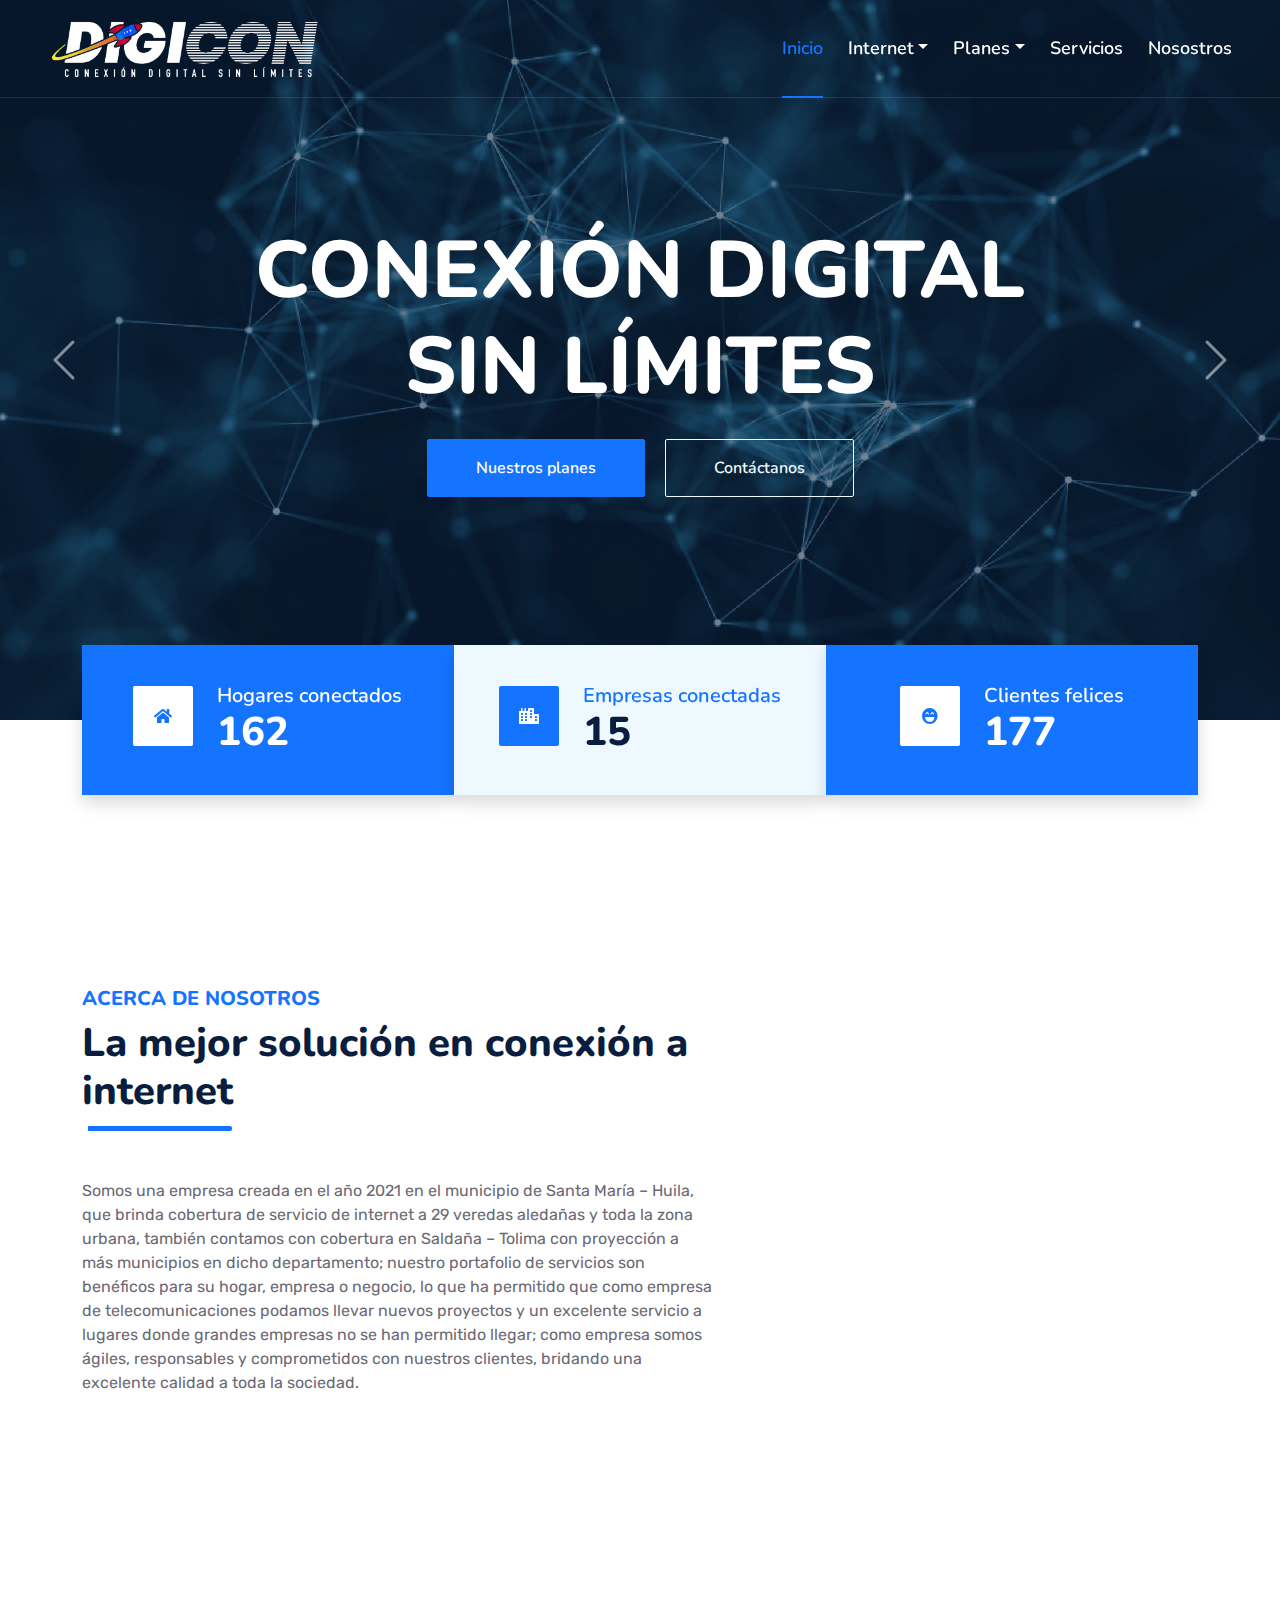
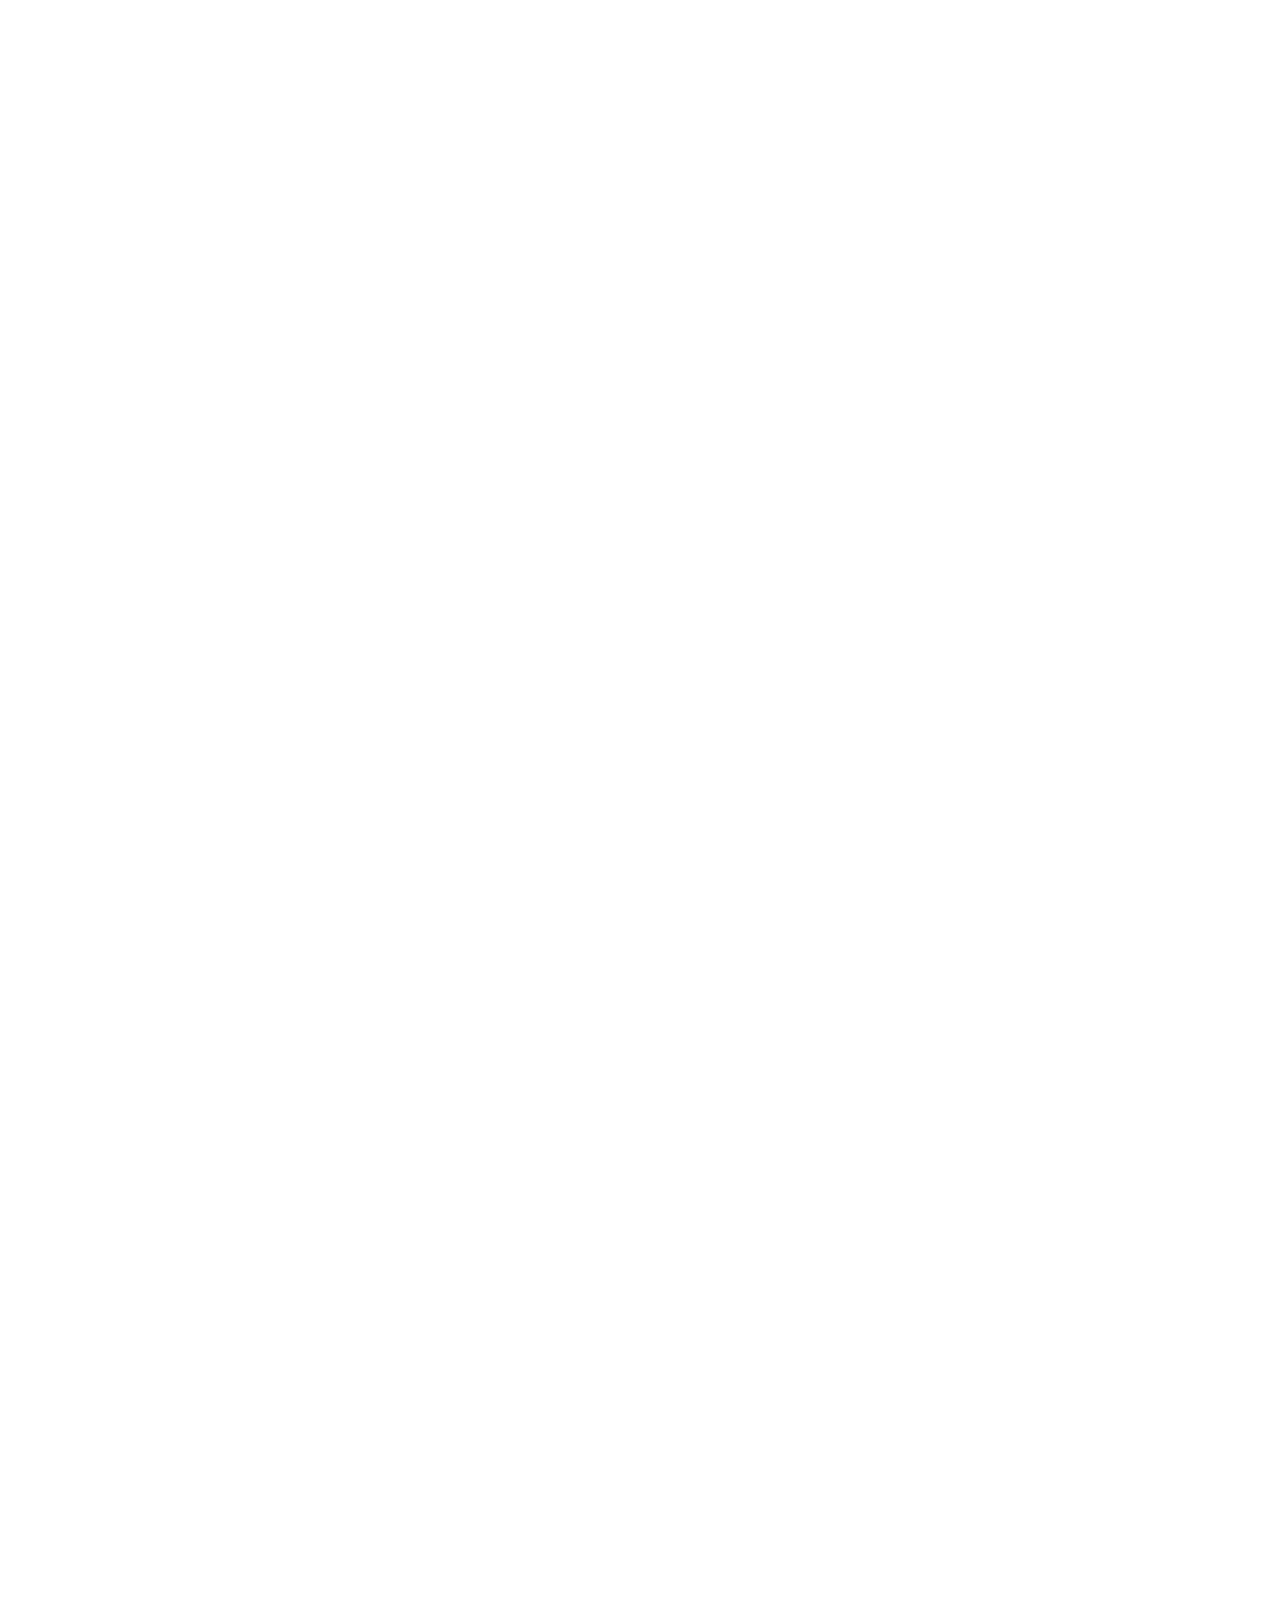
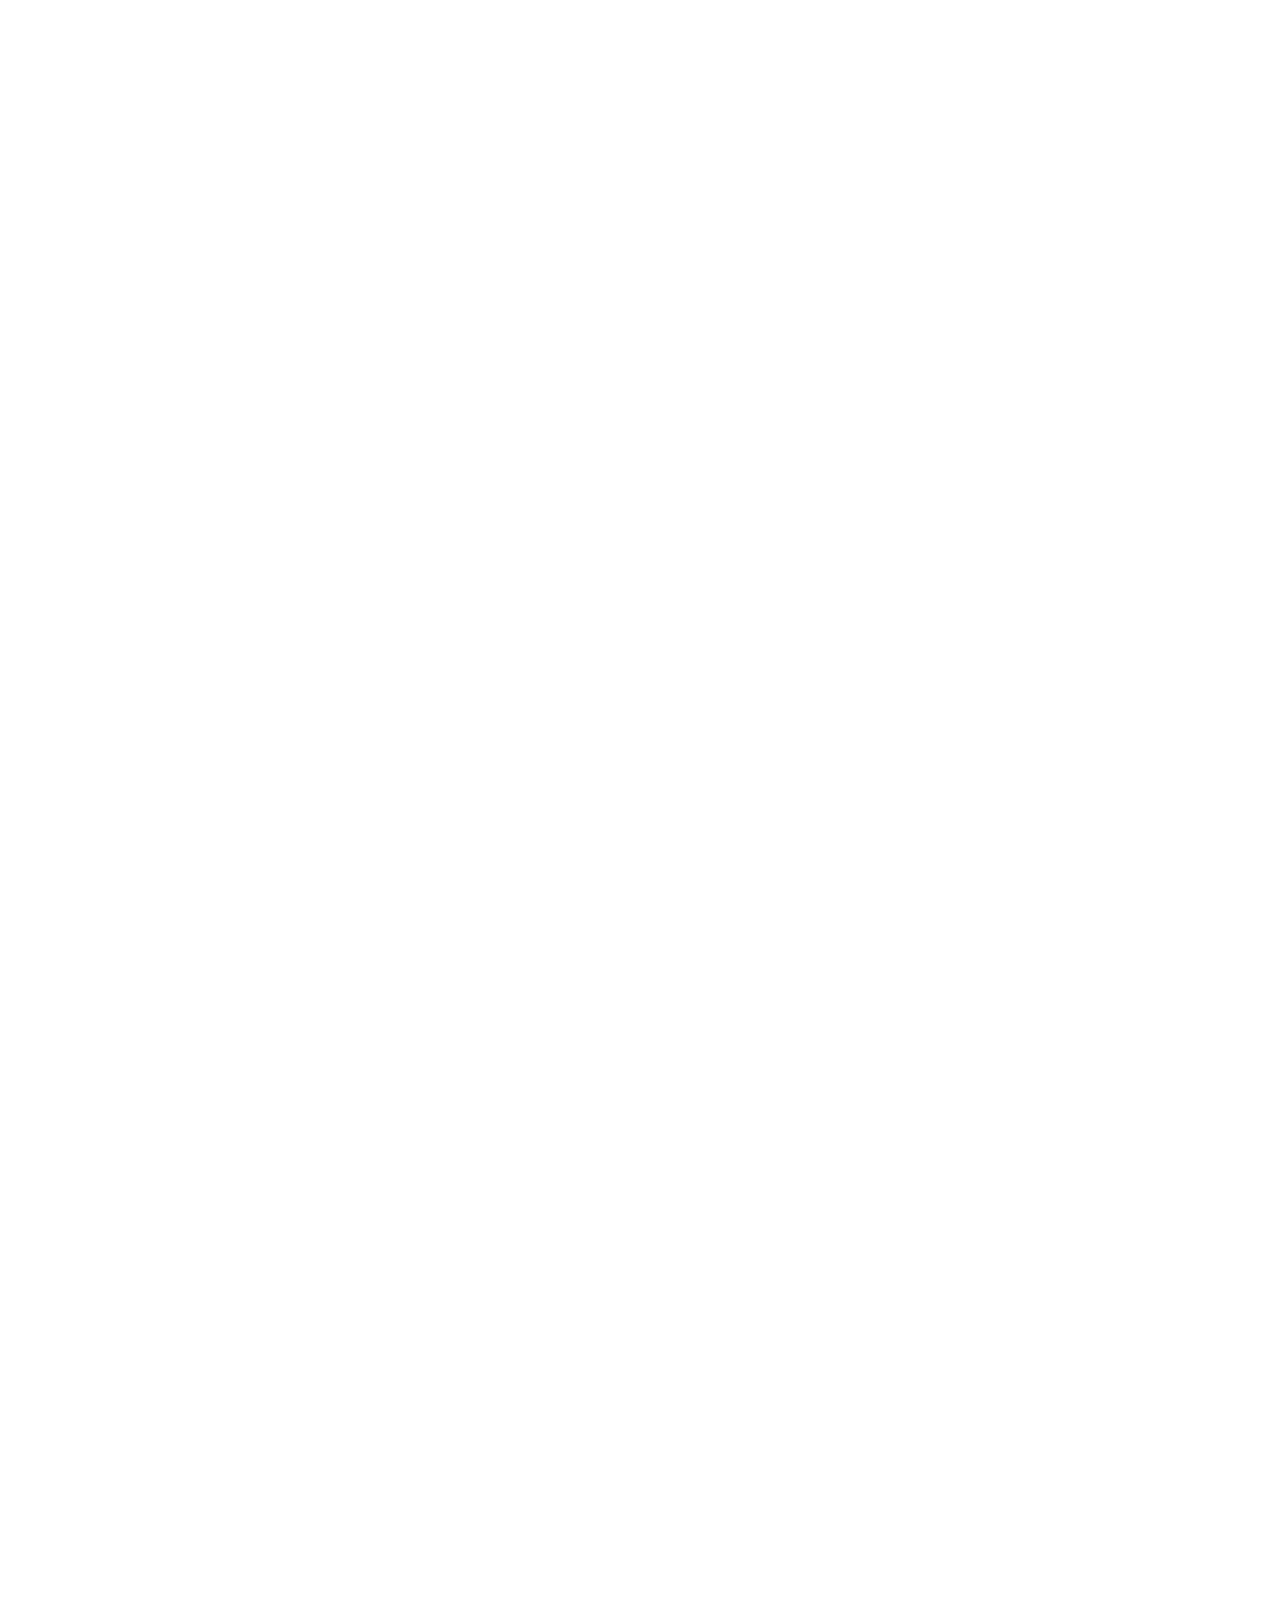
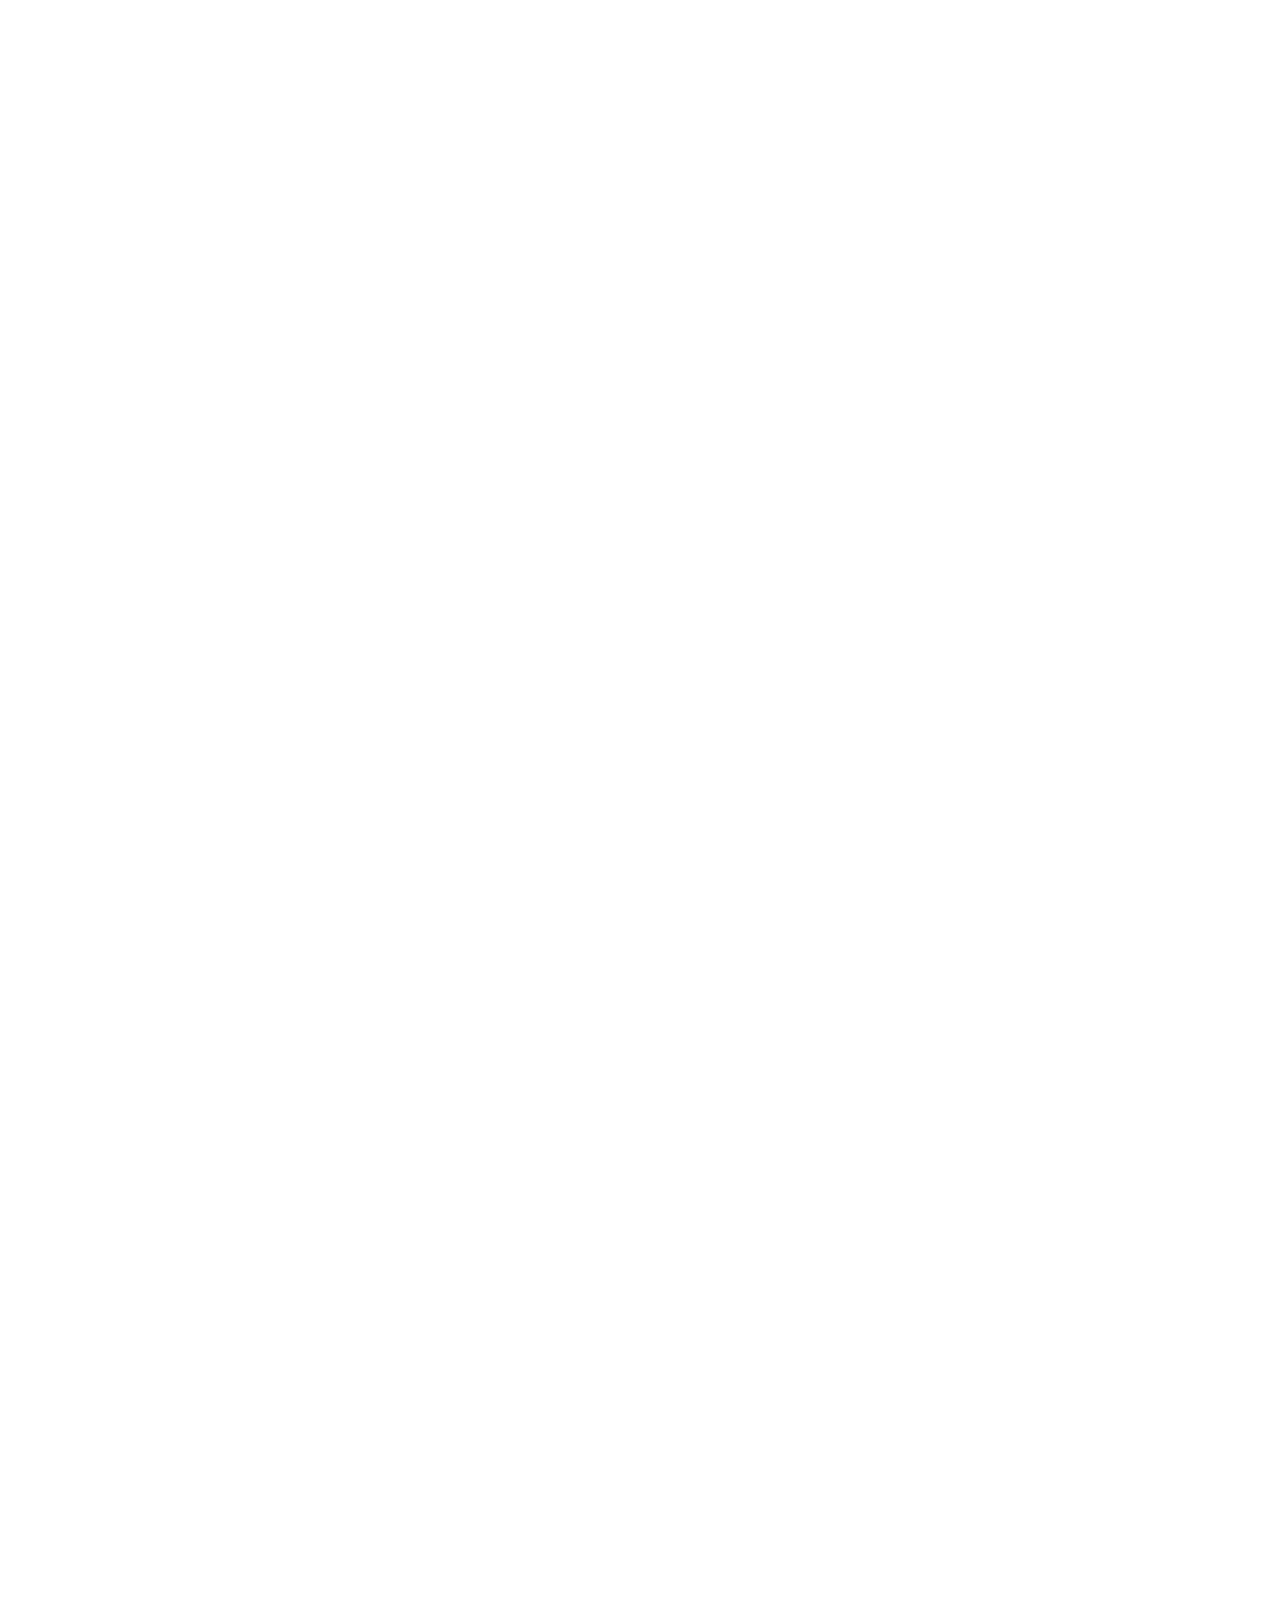
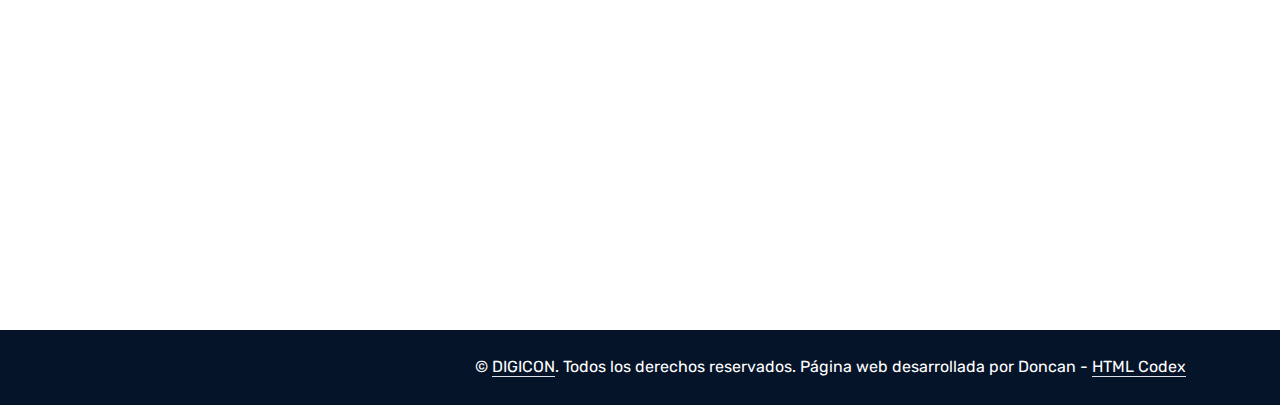
==== commit 20789a34: "Se actualiza estilos para ver mejor el test desde la web" ====
--- a/index.html
+++ b/index.html
@@ -62,7 +62,7 @@
                     <div class="nav-item dropdown">
                         <a href="#" class="nav-link dropdown-toggle" data-bs-toggle="dropdown">Internet</a>
                         <div class="dropdown-menu m-0">
-                            <a href="test-velocidad" class="dropdown-item">Test de velocidad</a>
+                            <a href="test-velocidad.html" class="dropdown-item">Test de velocidad</a>
                             <a href="internet-sano.html" class="dropdown-item">Internet sano</a>
                         </div>
                     </div>
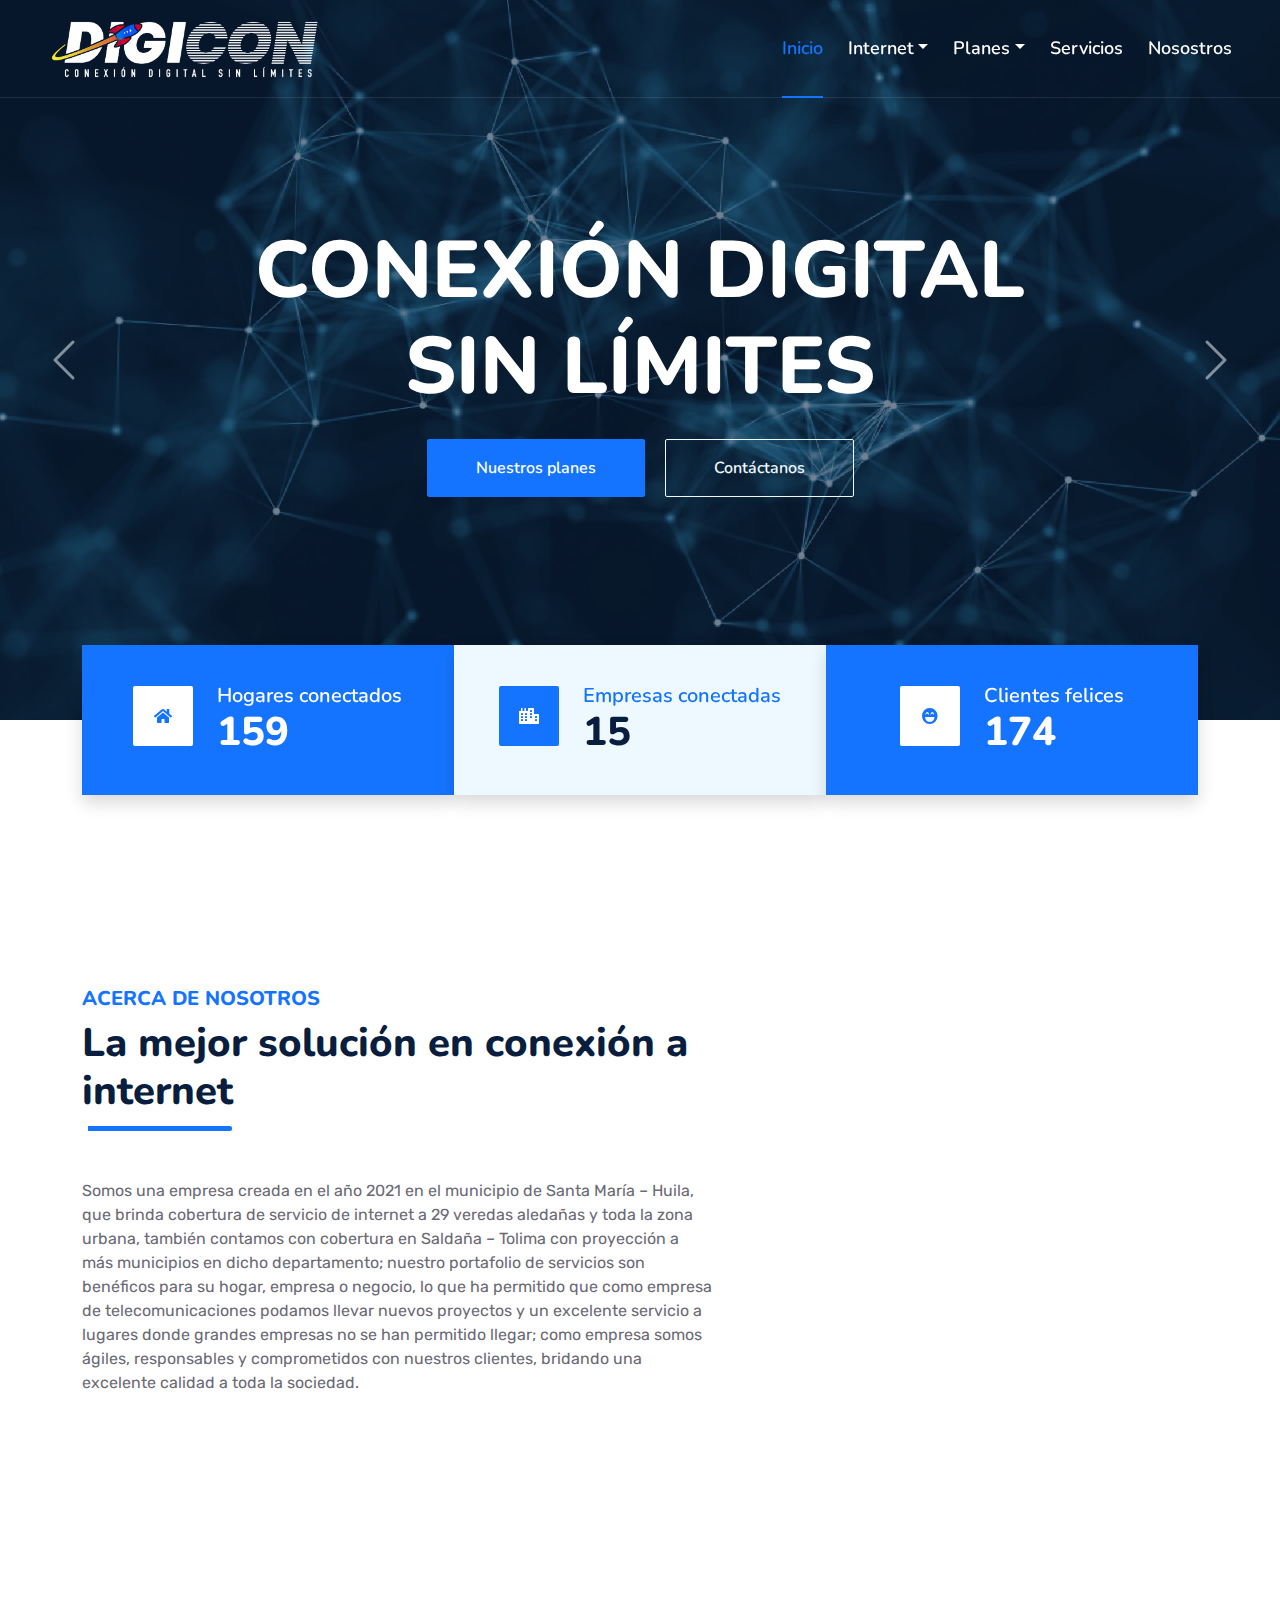
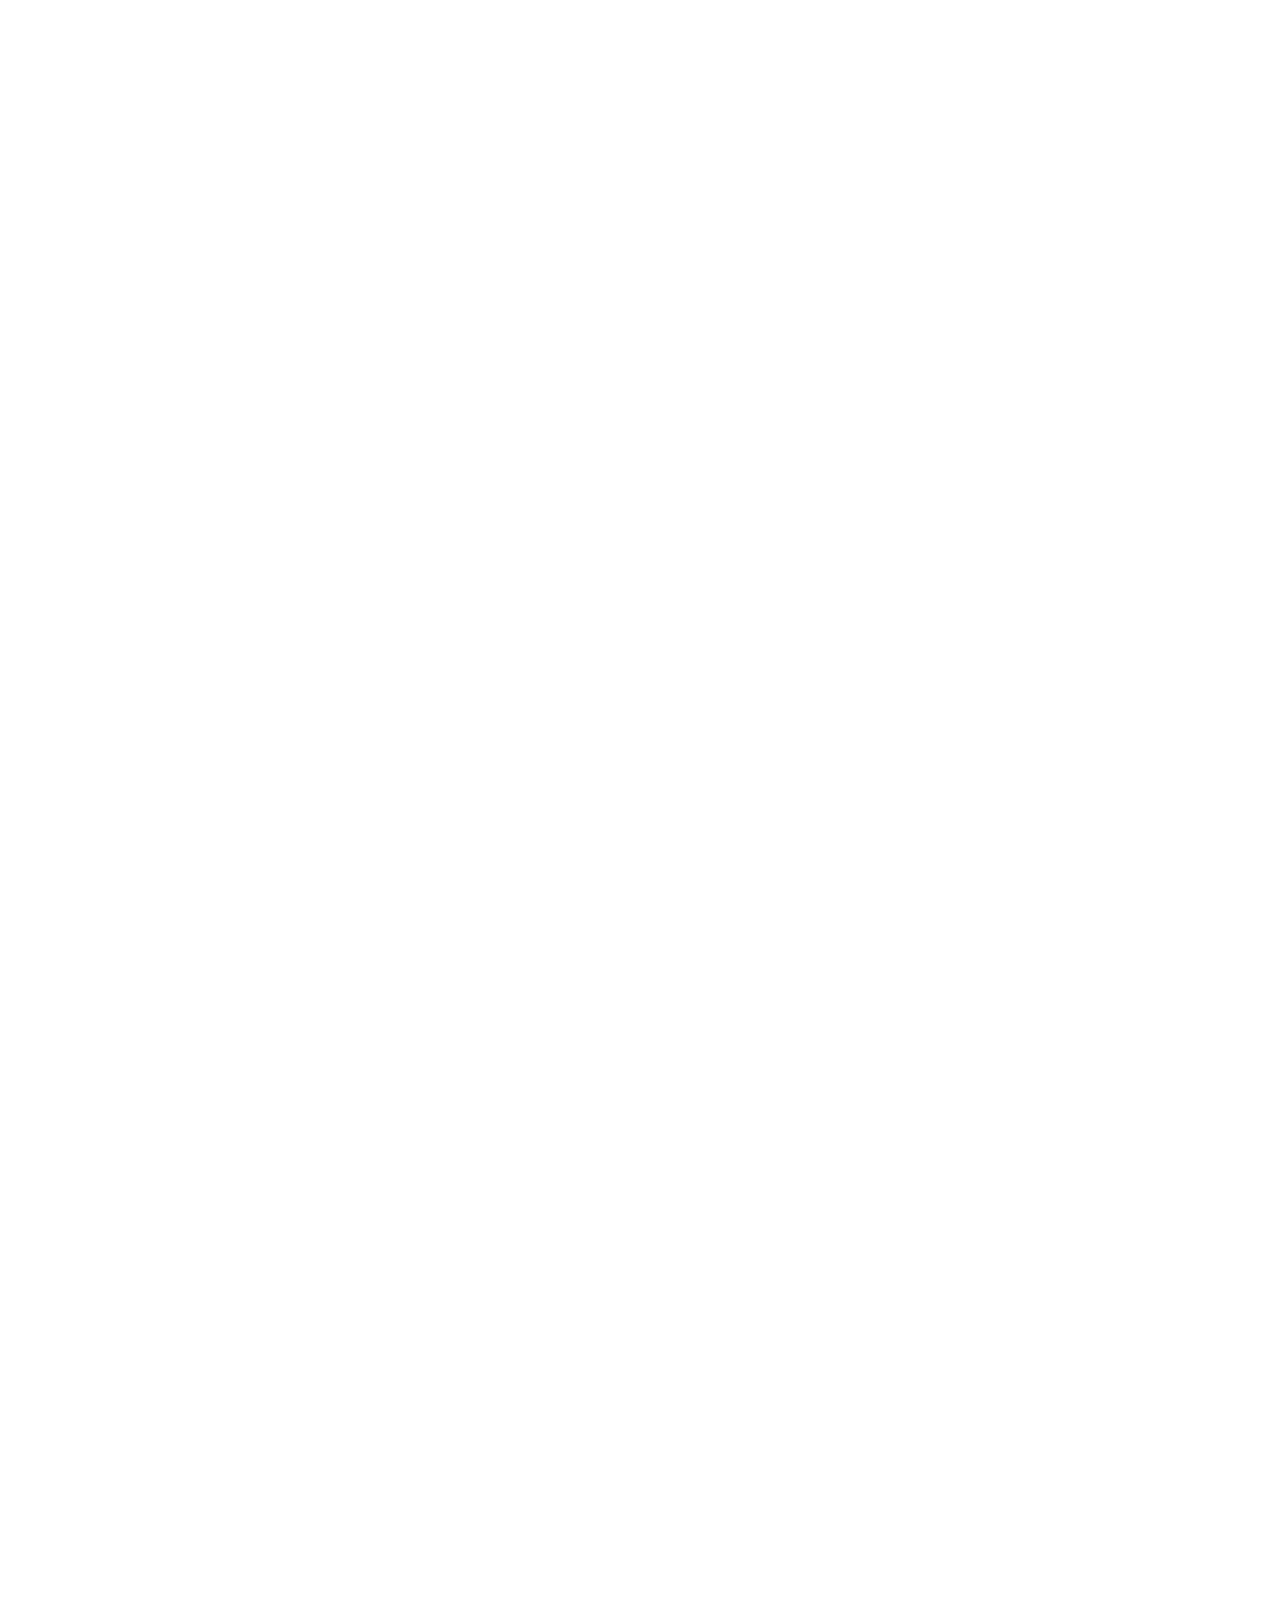
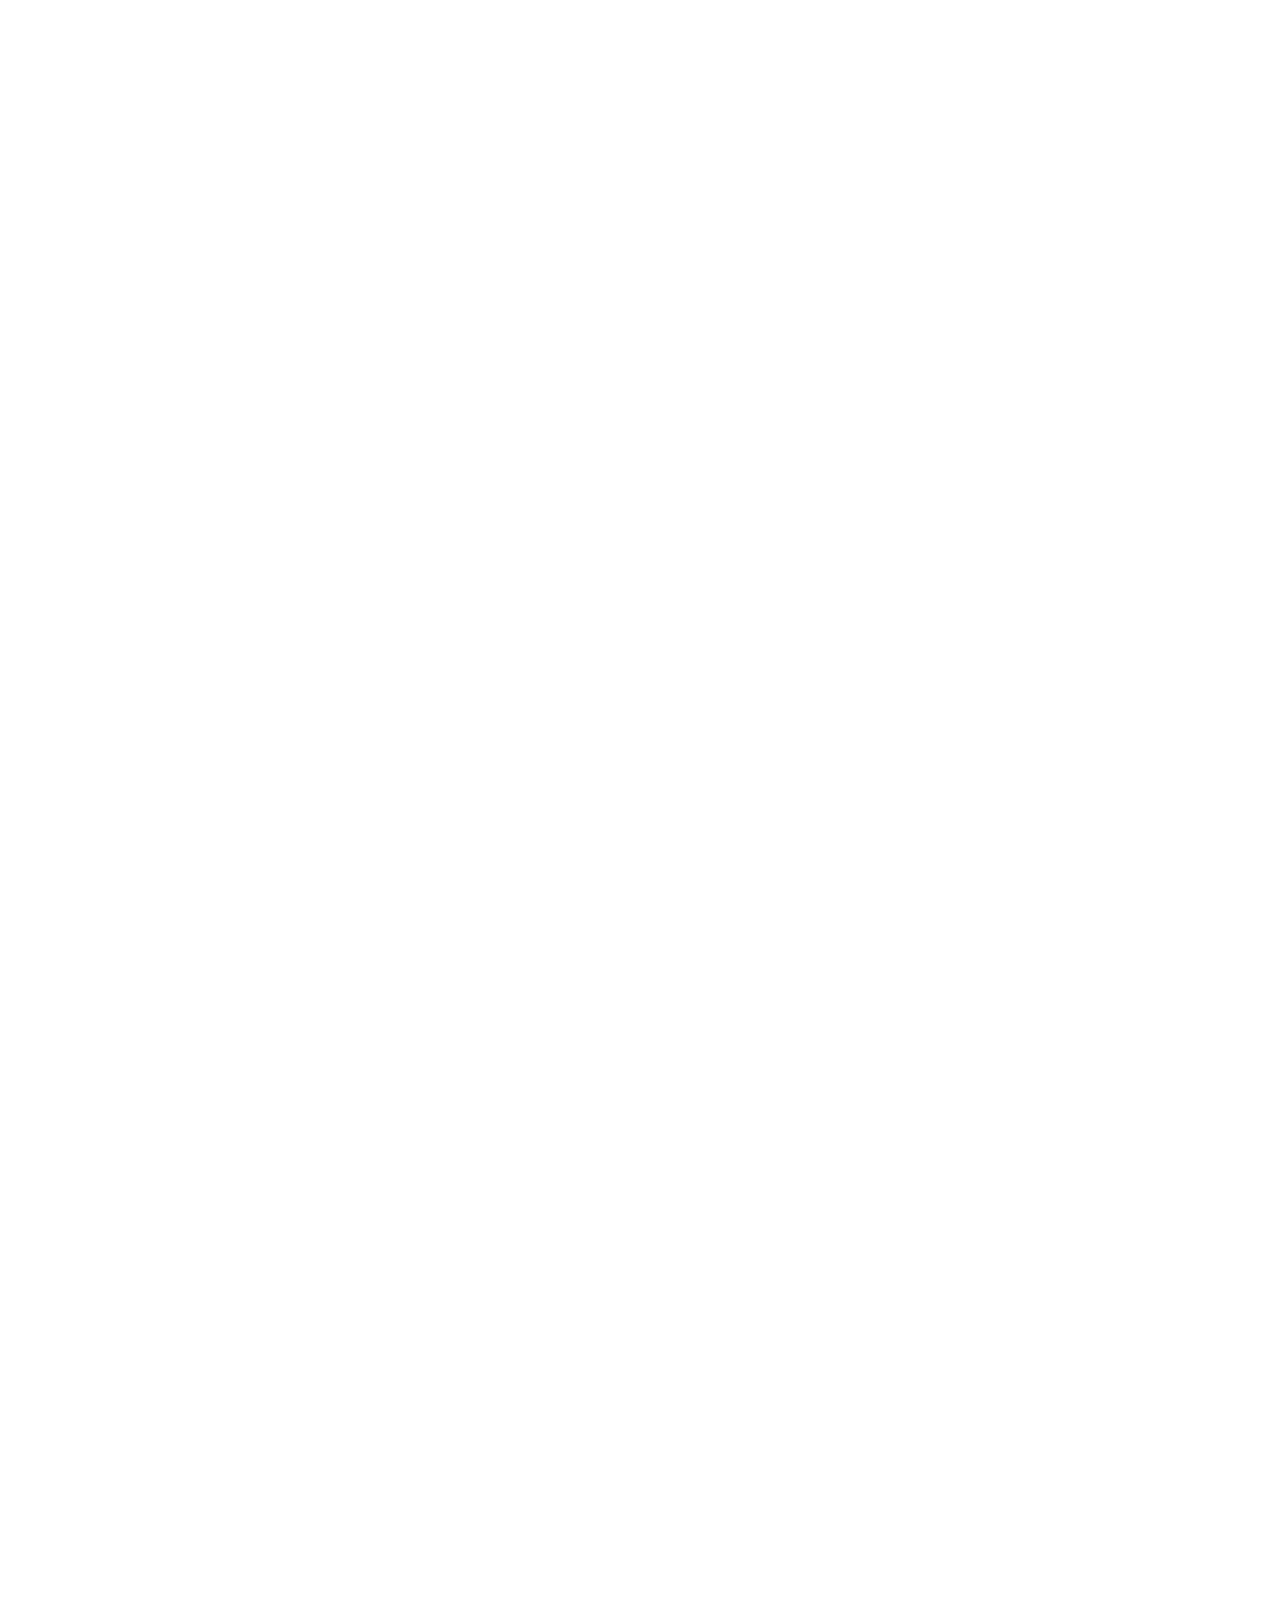
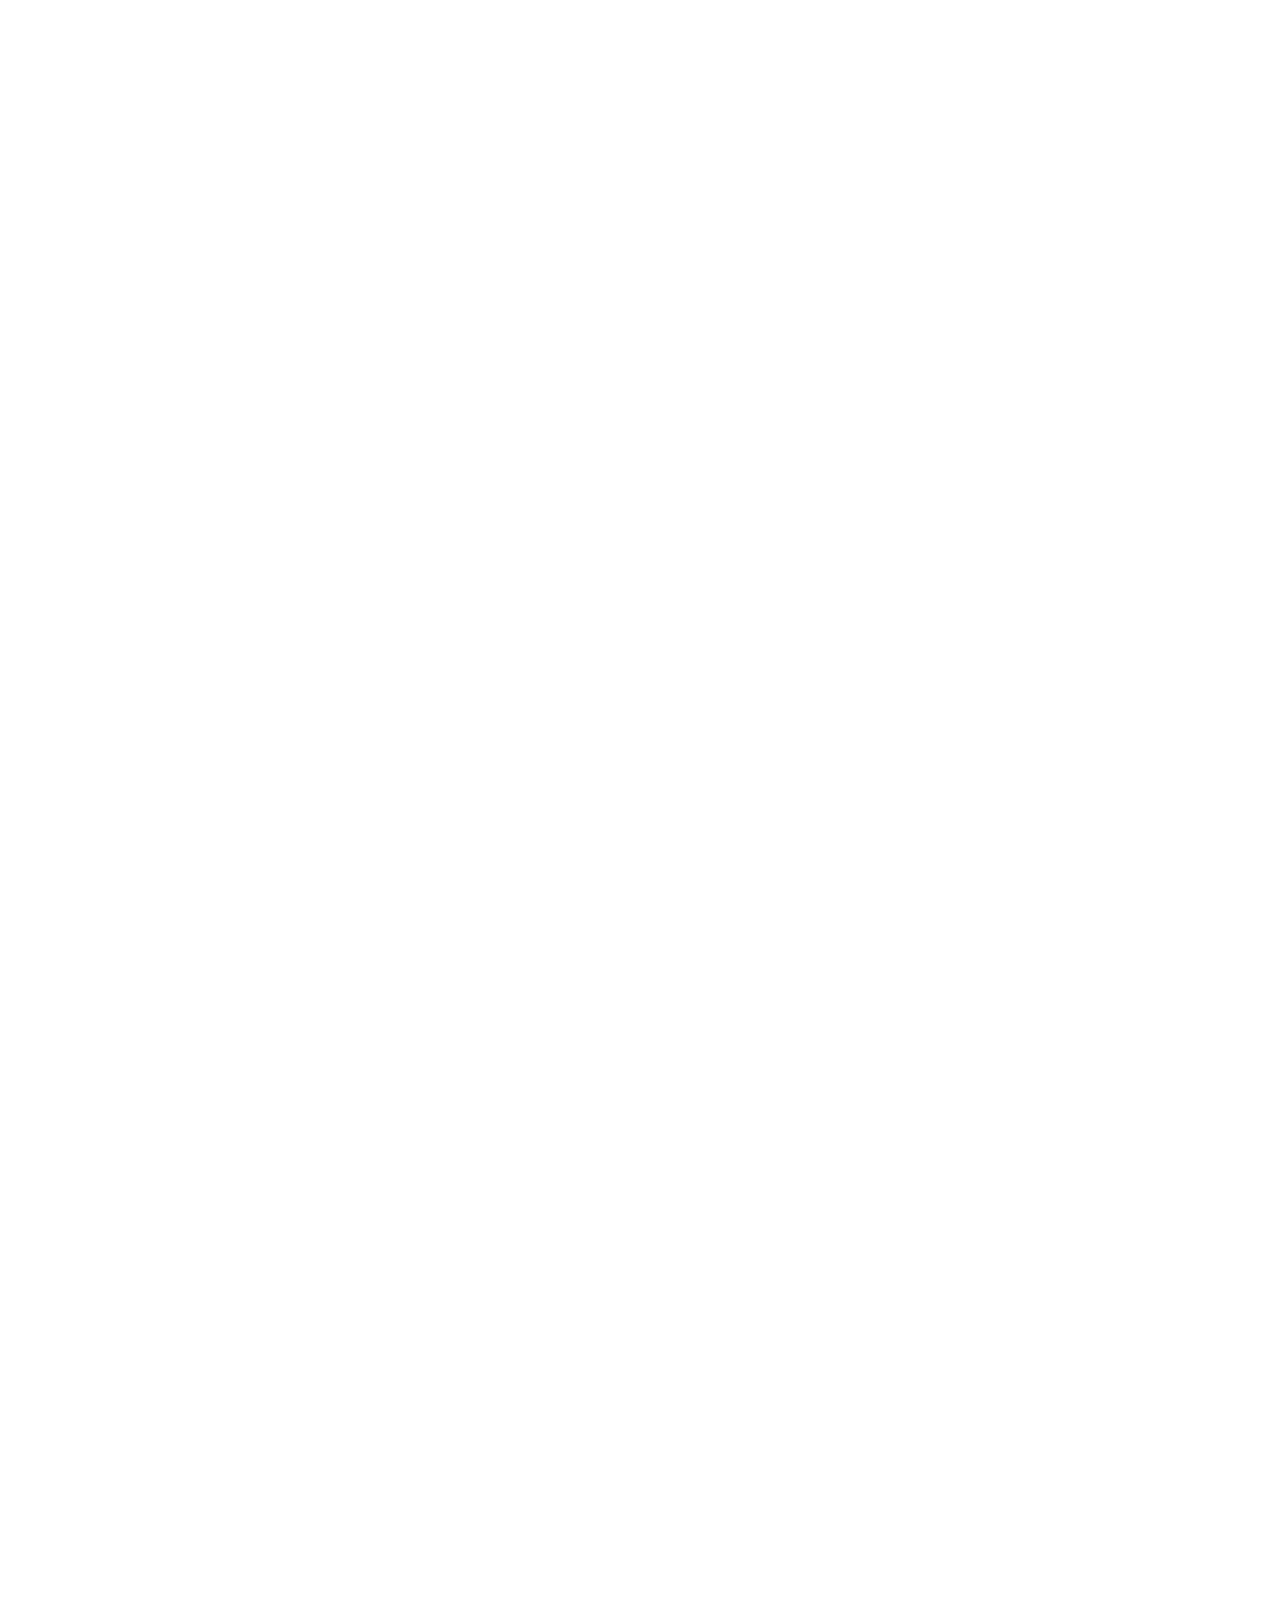
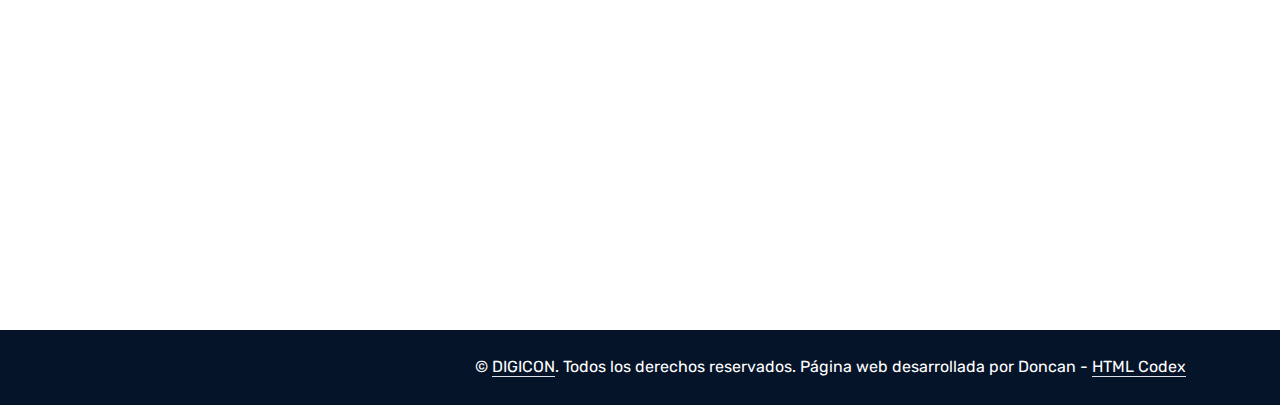
==== commit 0f385031: "Se cambia logo dark a uno mas tenue, se actualiza correo elecotrnico en el footer" ====
--- a/index.html
+++ b/index.html
@@ -739,7 +739,7 @@
                             </div>
                             <div class="d-flex mb-2">
                                 <i class="bi bi-envelope-open text-primary me-2"></i>
-                                <p class="mb-0">solucionesdigicon@gmail.com</p>
+                                <p class="mb-0">comercial@digicon.com.co</p>
                             </div>
                             <div class="d-flex mb-2">
                                 <i class="bi bi-telephone text-primary me-2"></i>
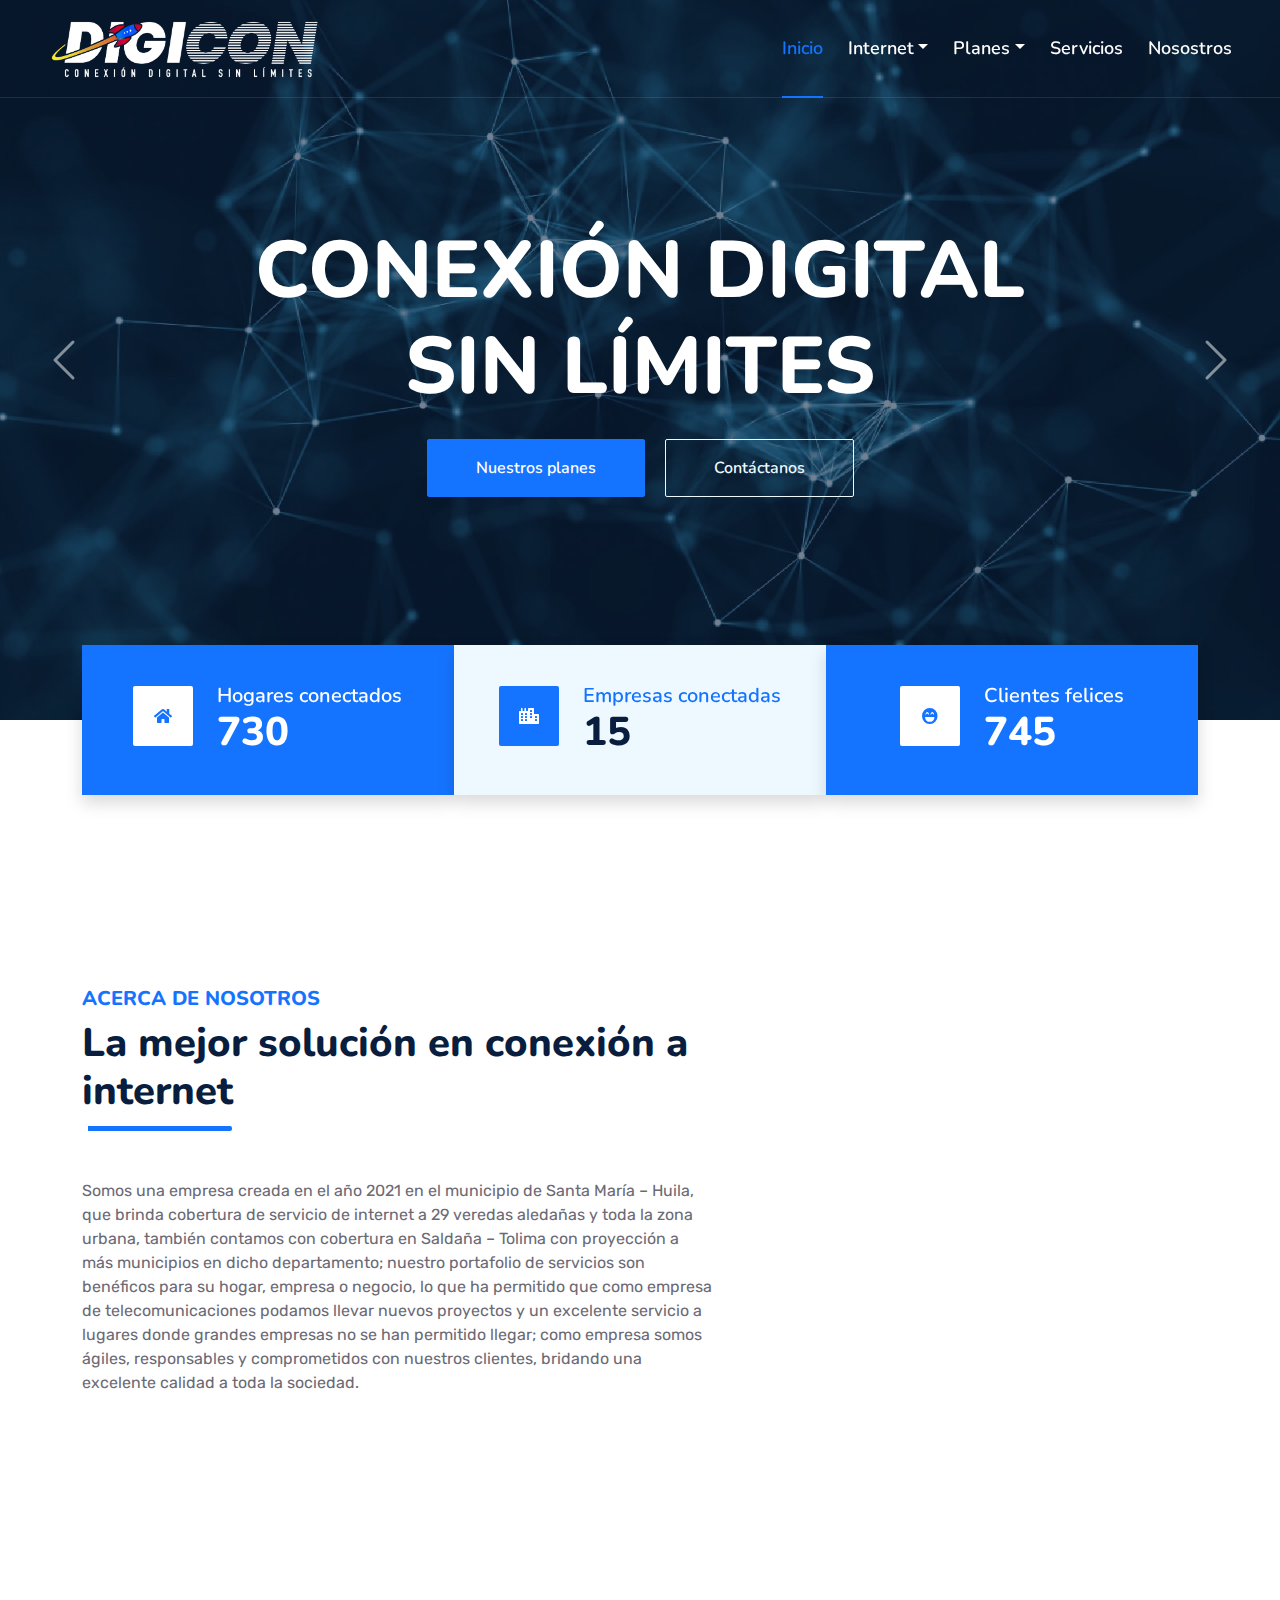
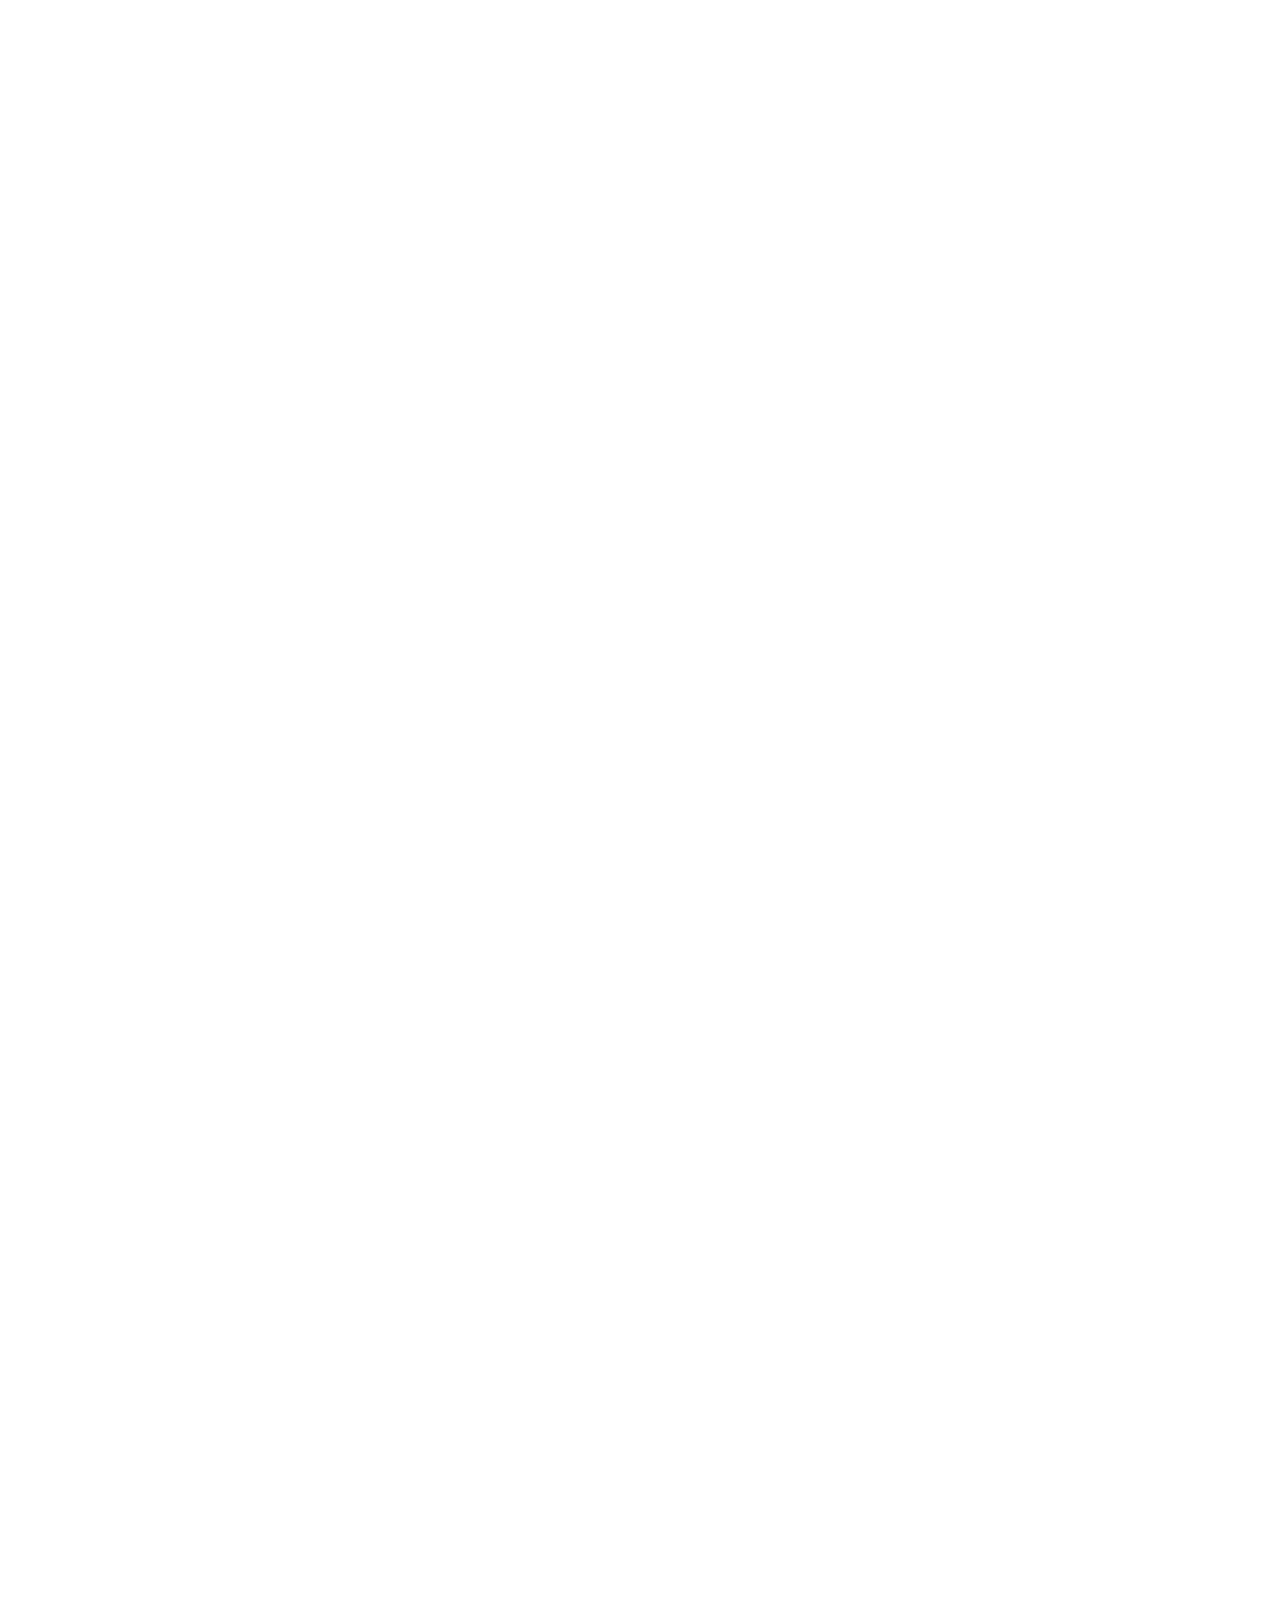
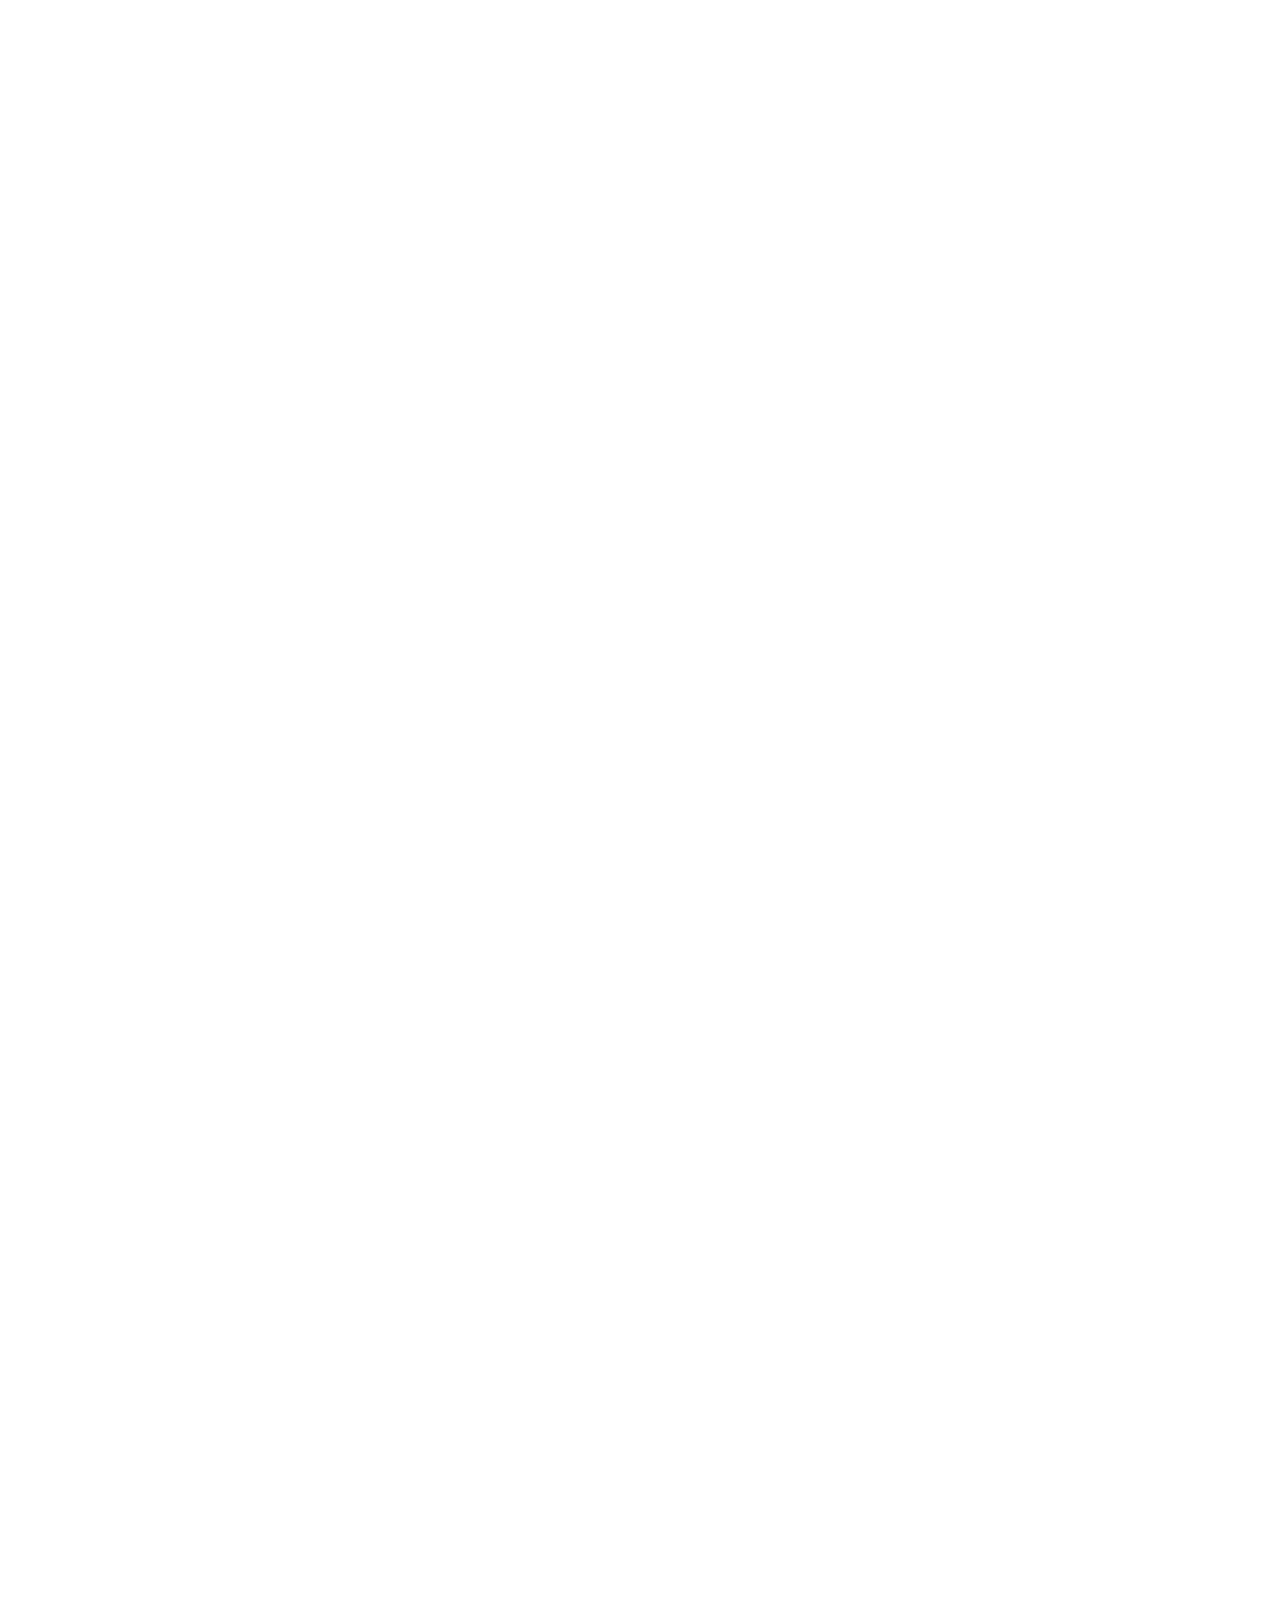
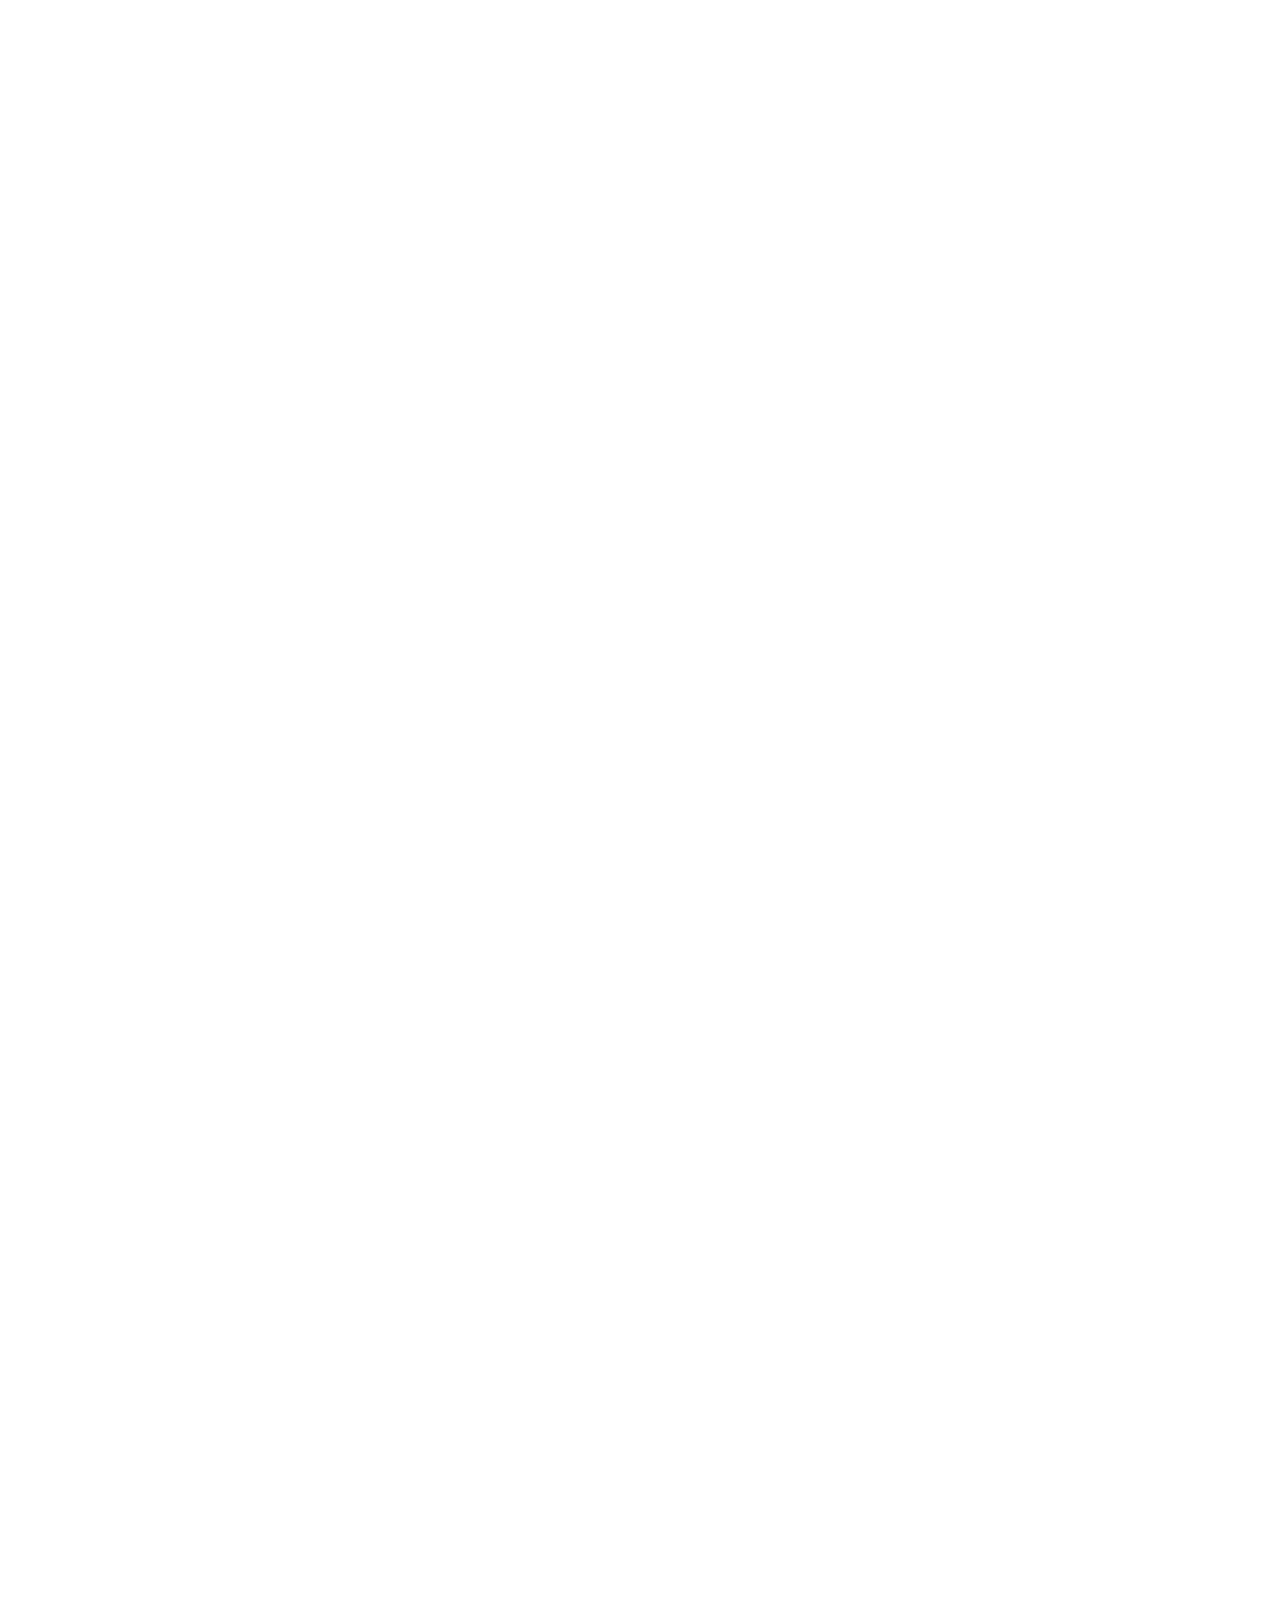
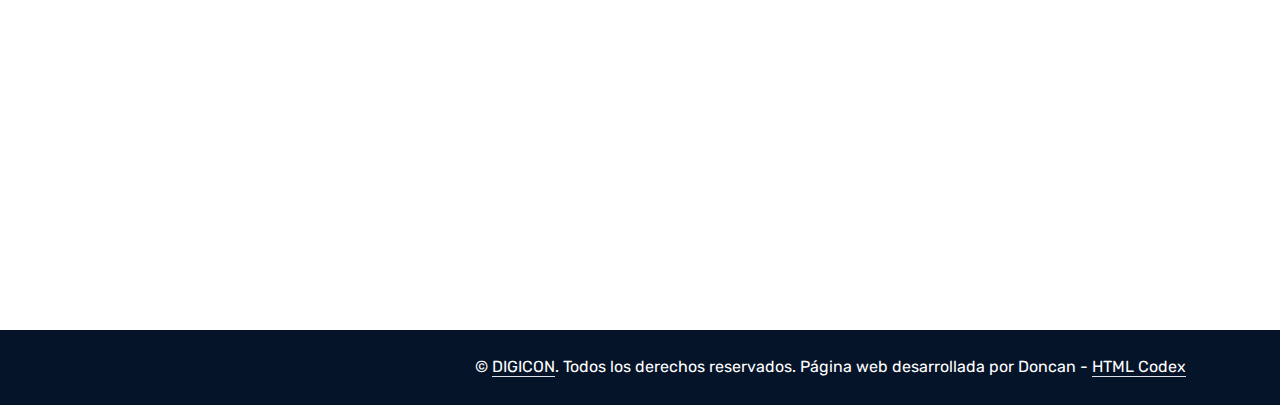
==== commit 823f73f6: "Se atualiza informacion de clientes al cargar la pagina, se modifica estilos de speedtest para mejor" ====
--- a/index.html
+++ b/index.html
@@ -164,7 +164,7 @@
                         </div>
                         <div class="ps-4">
                             <h5 class="text-white mb-0">Hogares conectados</h5>
-                            <h1 class="text-white mb-0" data-toggle="counter-up">490</h1>
+                            <h1 class="text-white mb-0" data-toggle="counter-up">2147</h1>
                         </div>
                     </div>
                 </div>
@@ -190,7 +190,7 @@
                         </div>
                         <div class="ps-4">
                             <h5 class="text-white mb-0">Clientes felices</h5>
-                            <h1 class="text-white mb-0" data-toggle="counter-up">535</h1>
+                            <h1 class="text-white mb-0" data-toggle="counter-up">2192</h1>
                         </div>
                     </div>
                 </div>
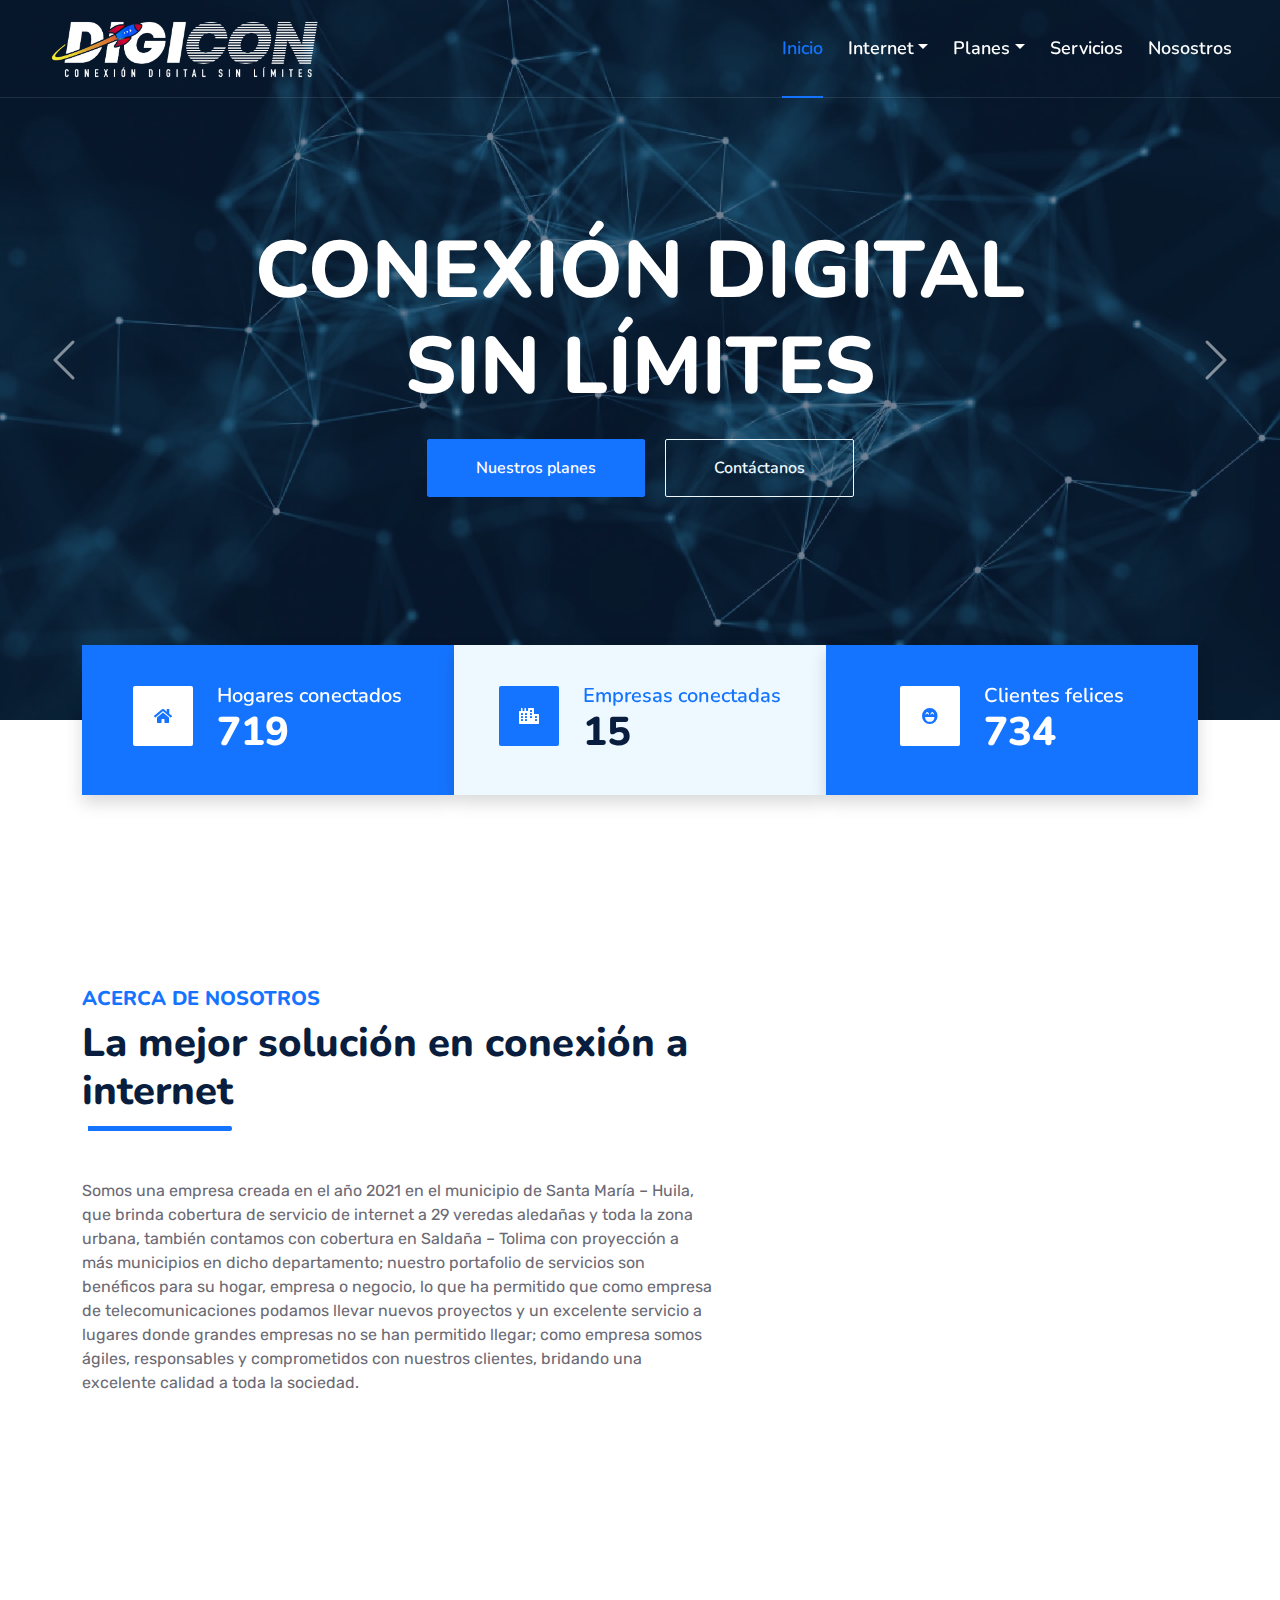
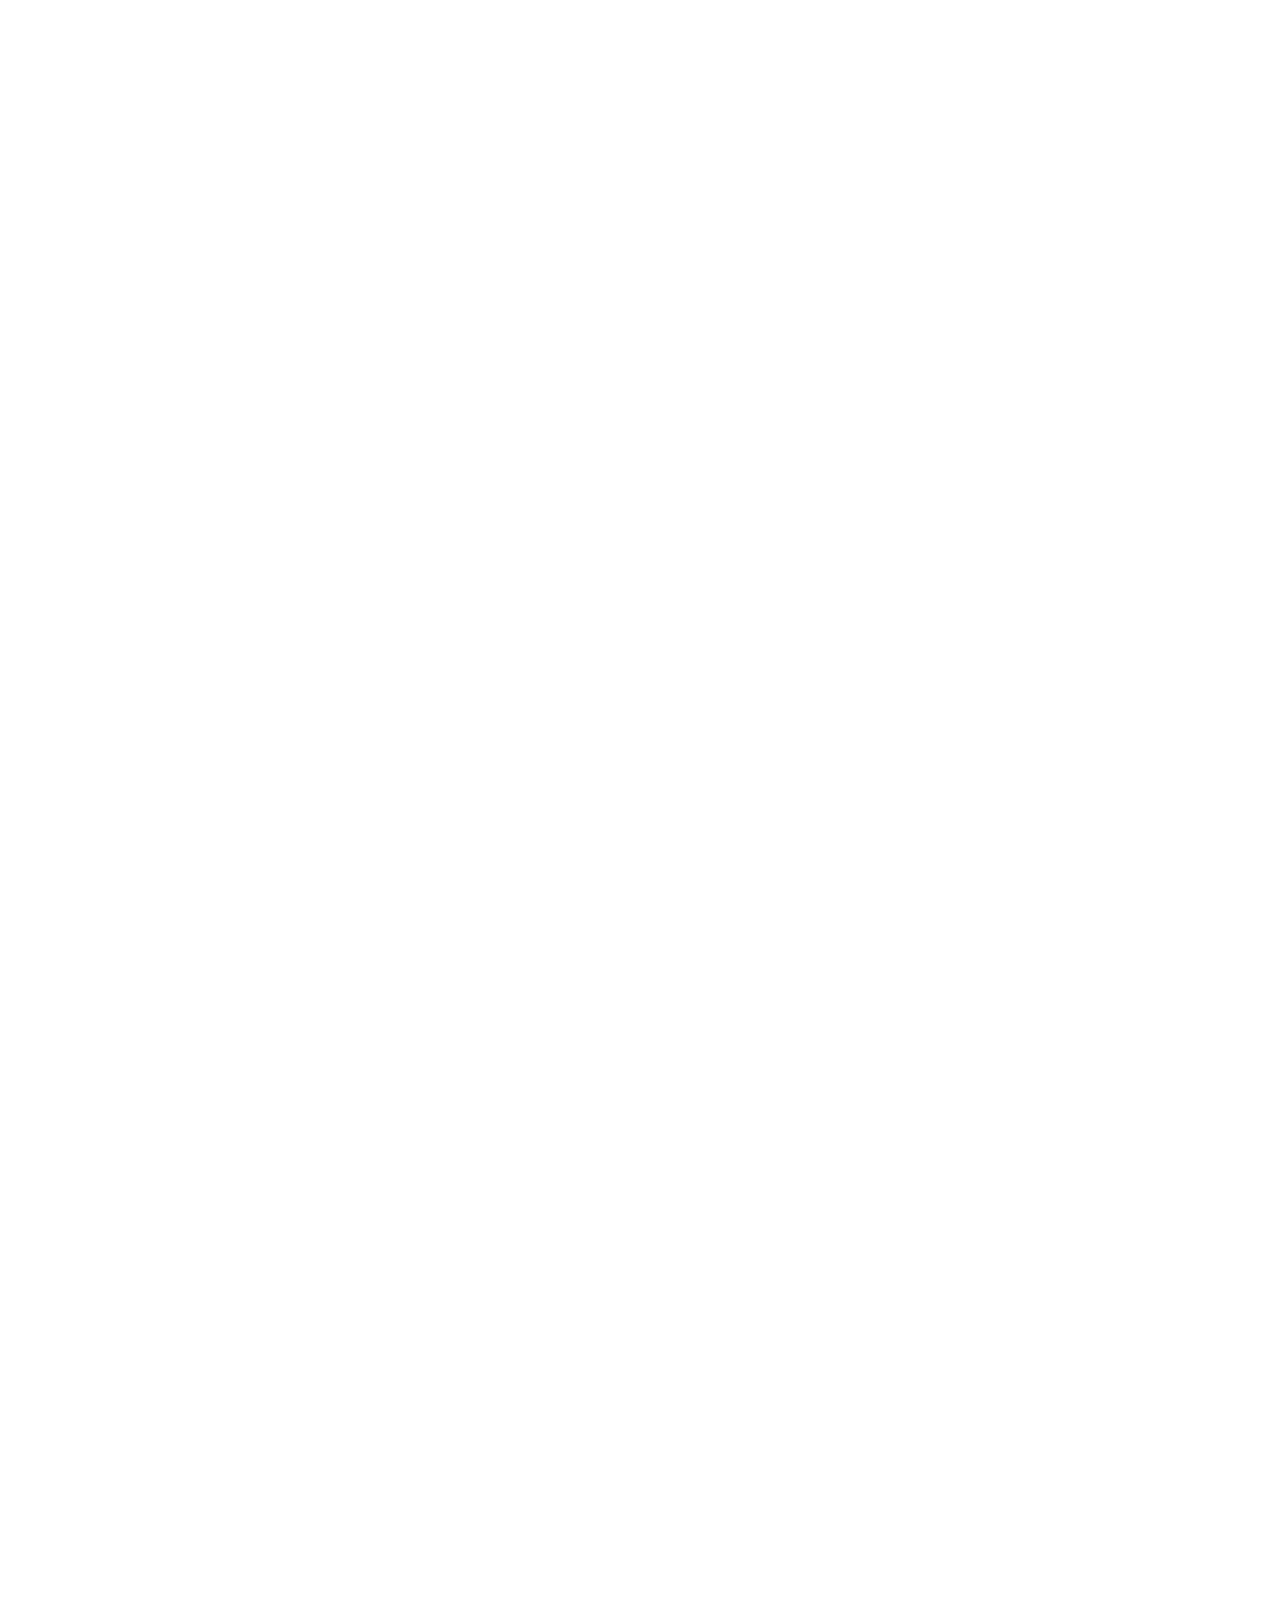
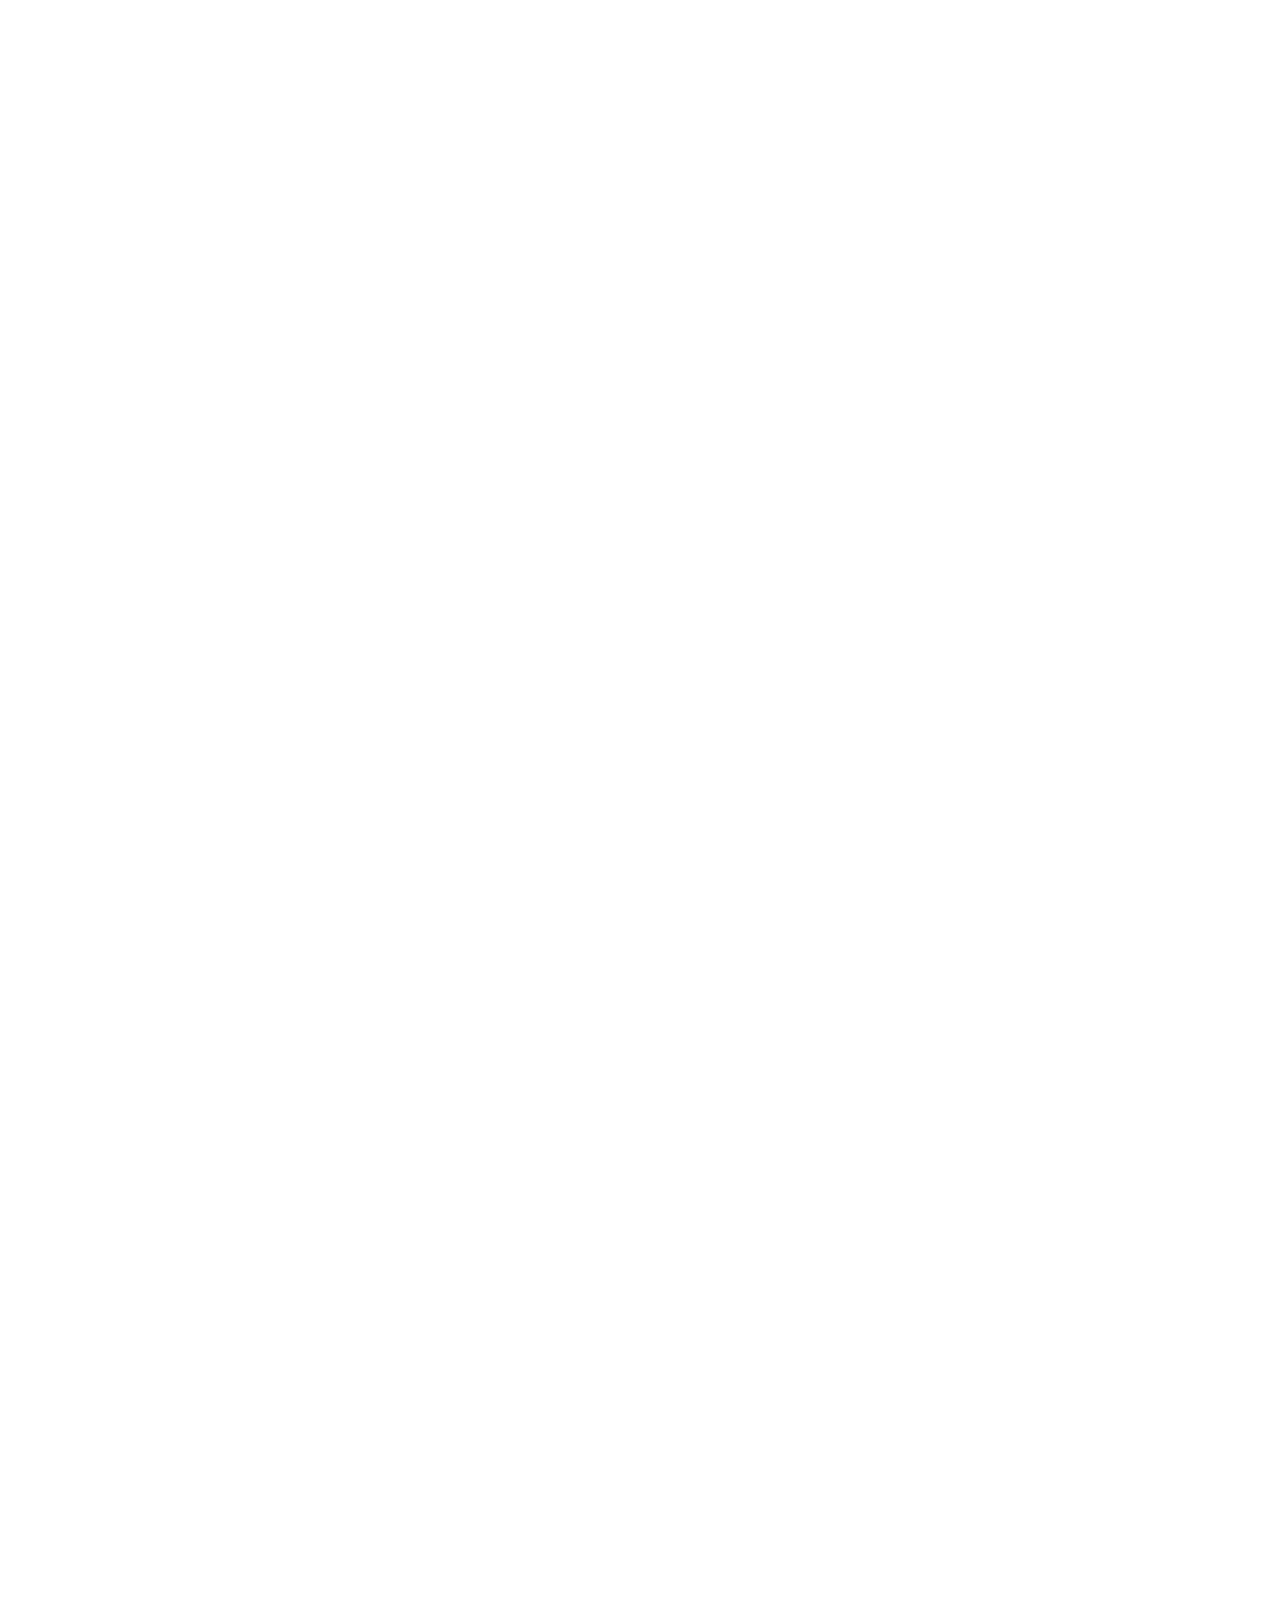
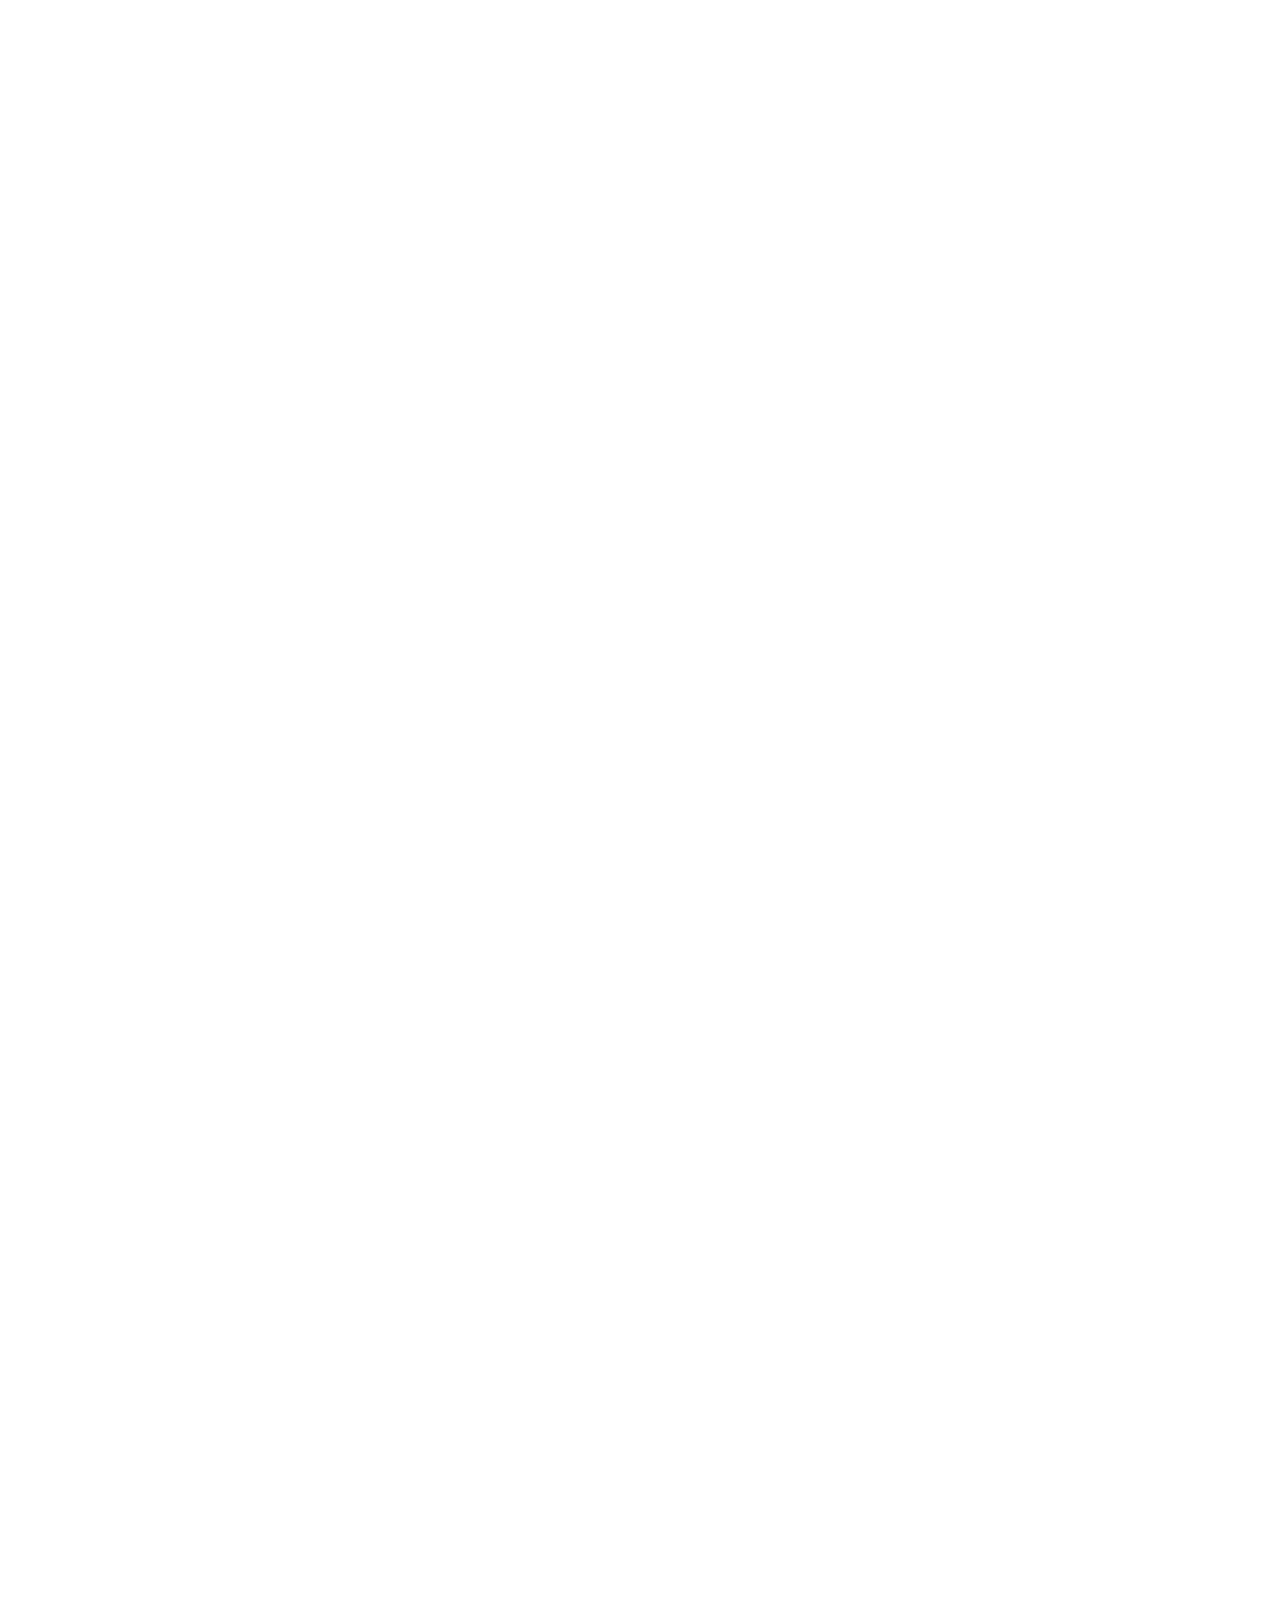
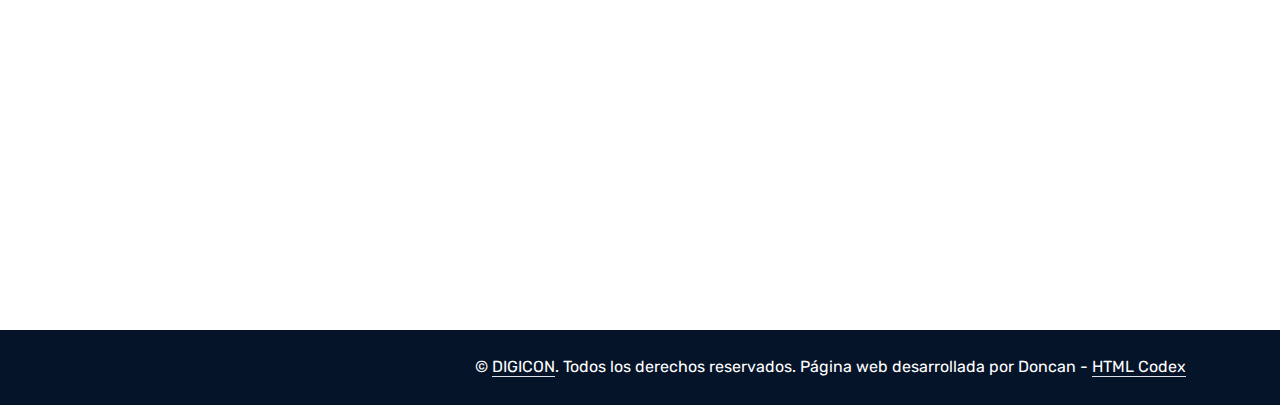
==== commit d051ee49: "Se soluciona problema con el icono de whatsapp al footer que enviaba al inicio y luego redireccionab" ====
--- a/index.html
+++ b/index.html
@@ -746,7 +746,7 @@
                                 <p class="mb-0">3153759631</p>
                             </div>
                             <div class="d-flex mt-4">
-                                <a class="btn btn-primary btn-square me-2" href="#"><i class="fab fa-whatsapp fw-normal"
+                                <a class="btn btn-primary btn-square me-2"><i class="fab fa-whatsapp fw-normal"
                                         onclick="contactanos()"></i></a>
                                 <a class="btn btn-primary btn-square me-2"><i class="fab fa-facebook-f fw-normal"
                                         onclick="facebook()"></i></a></i></a>
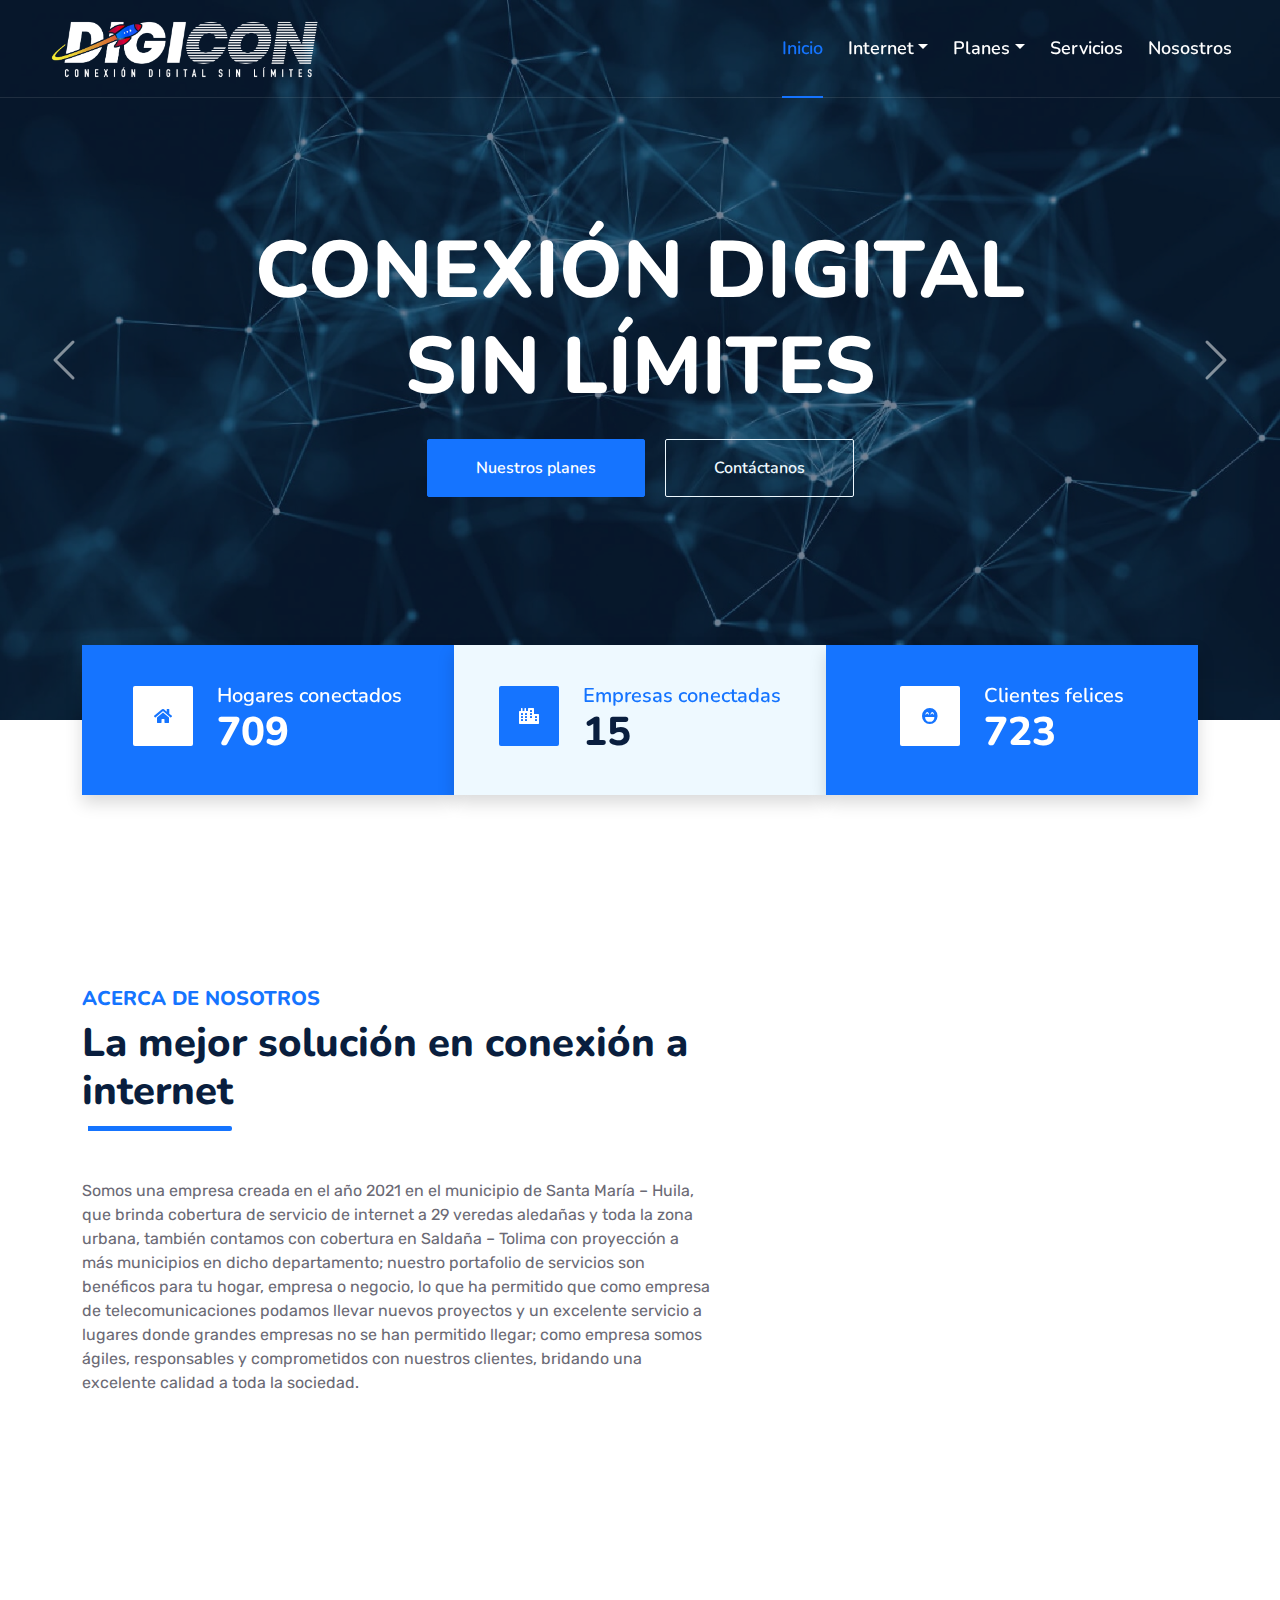
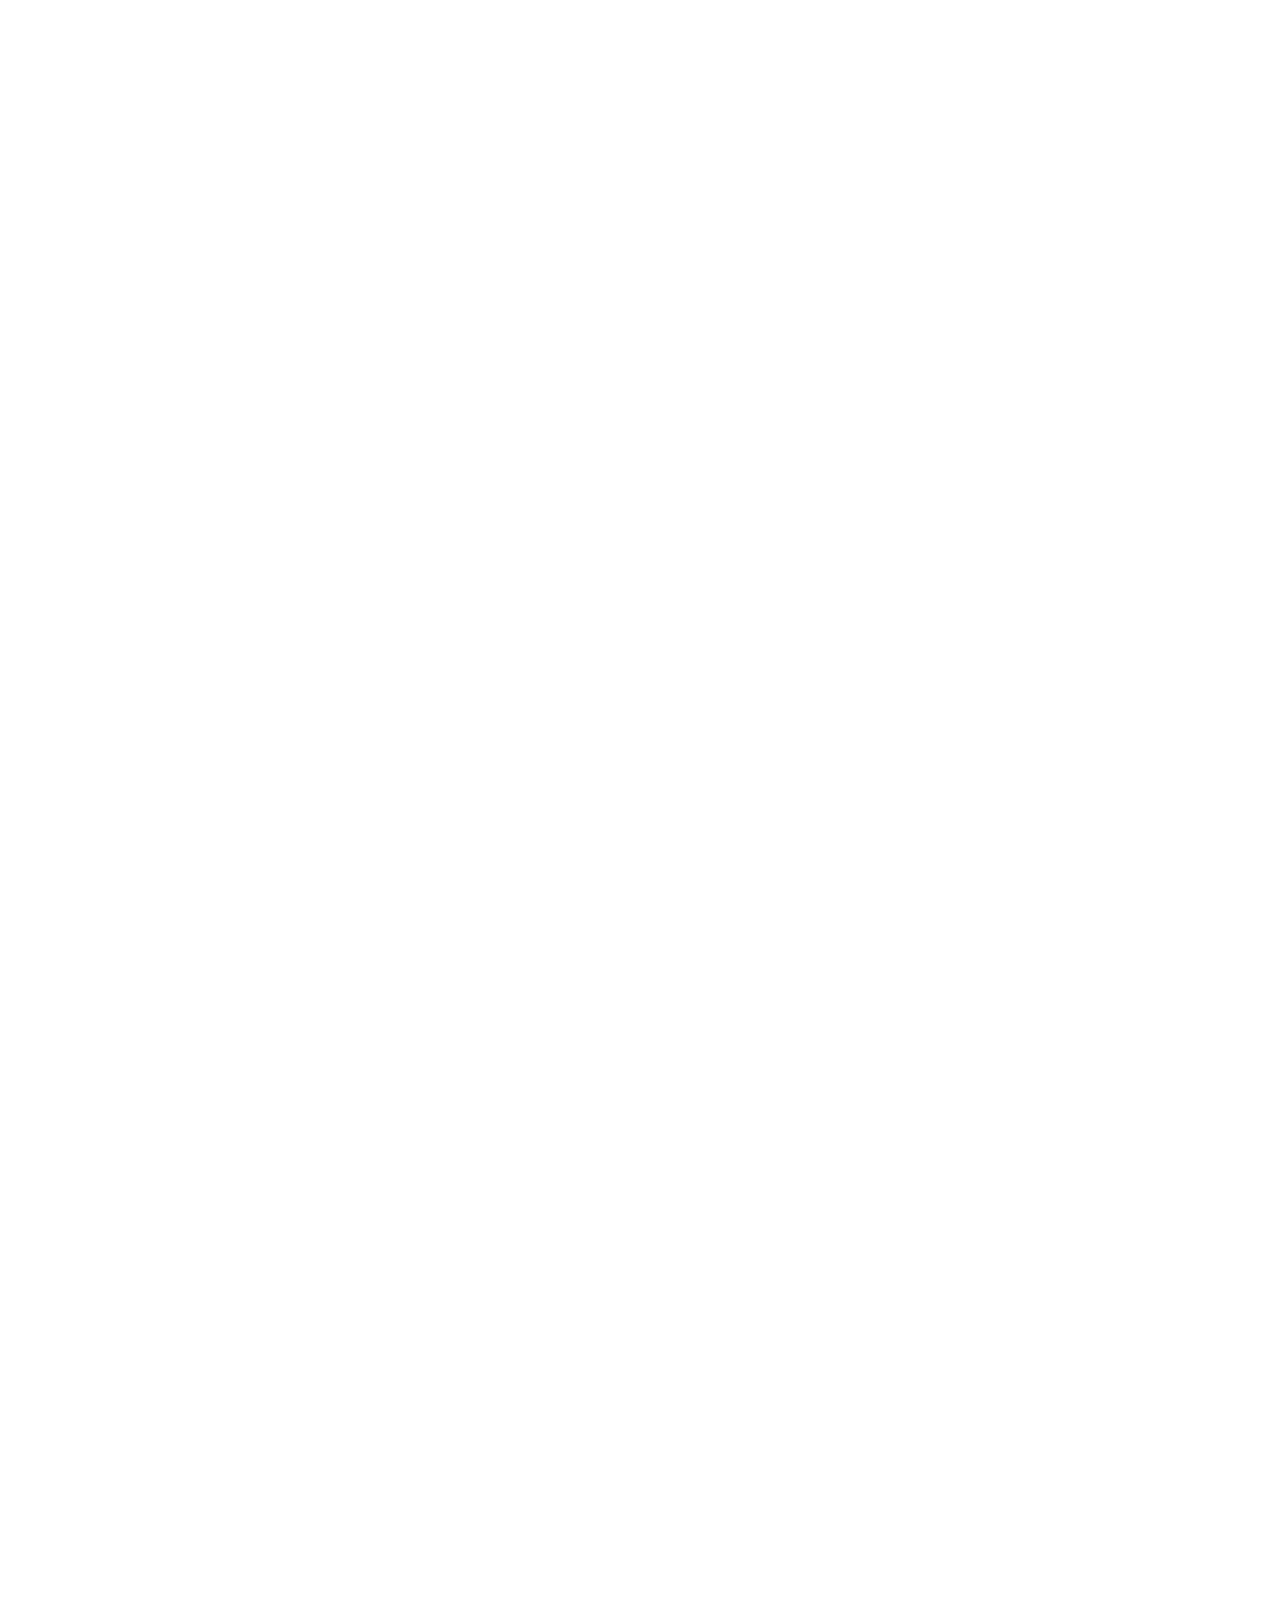
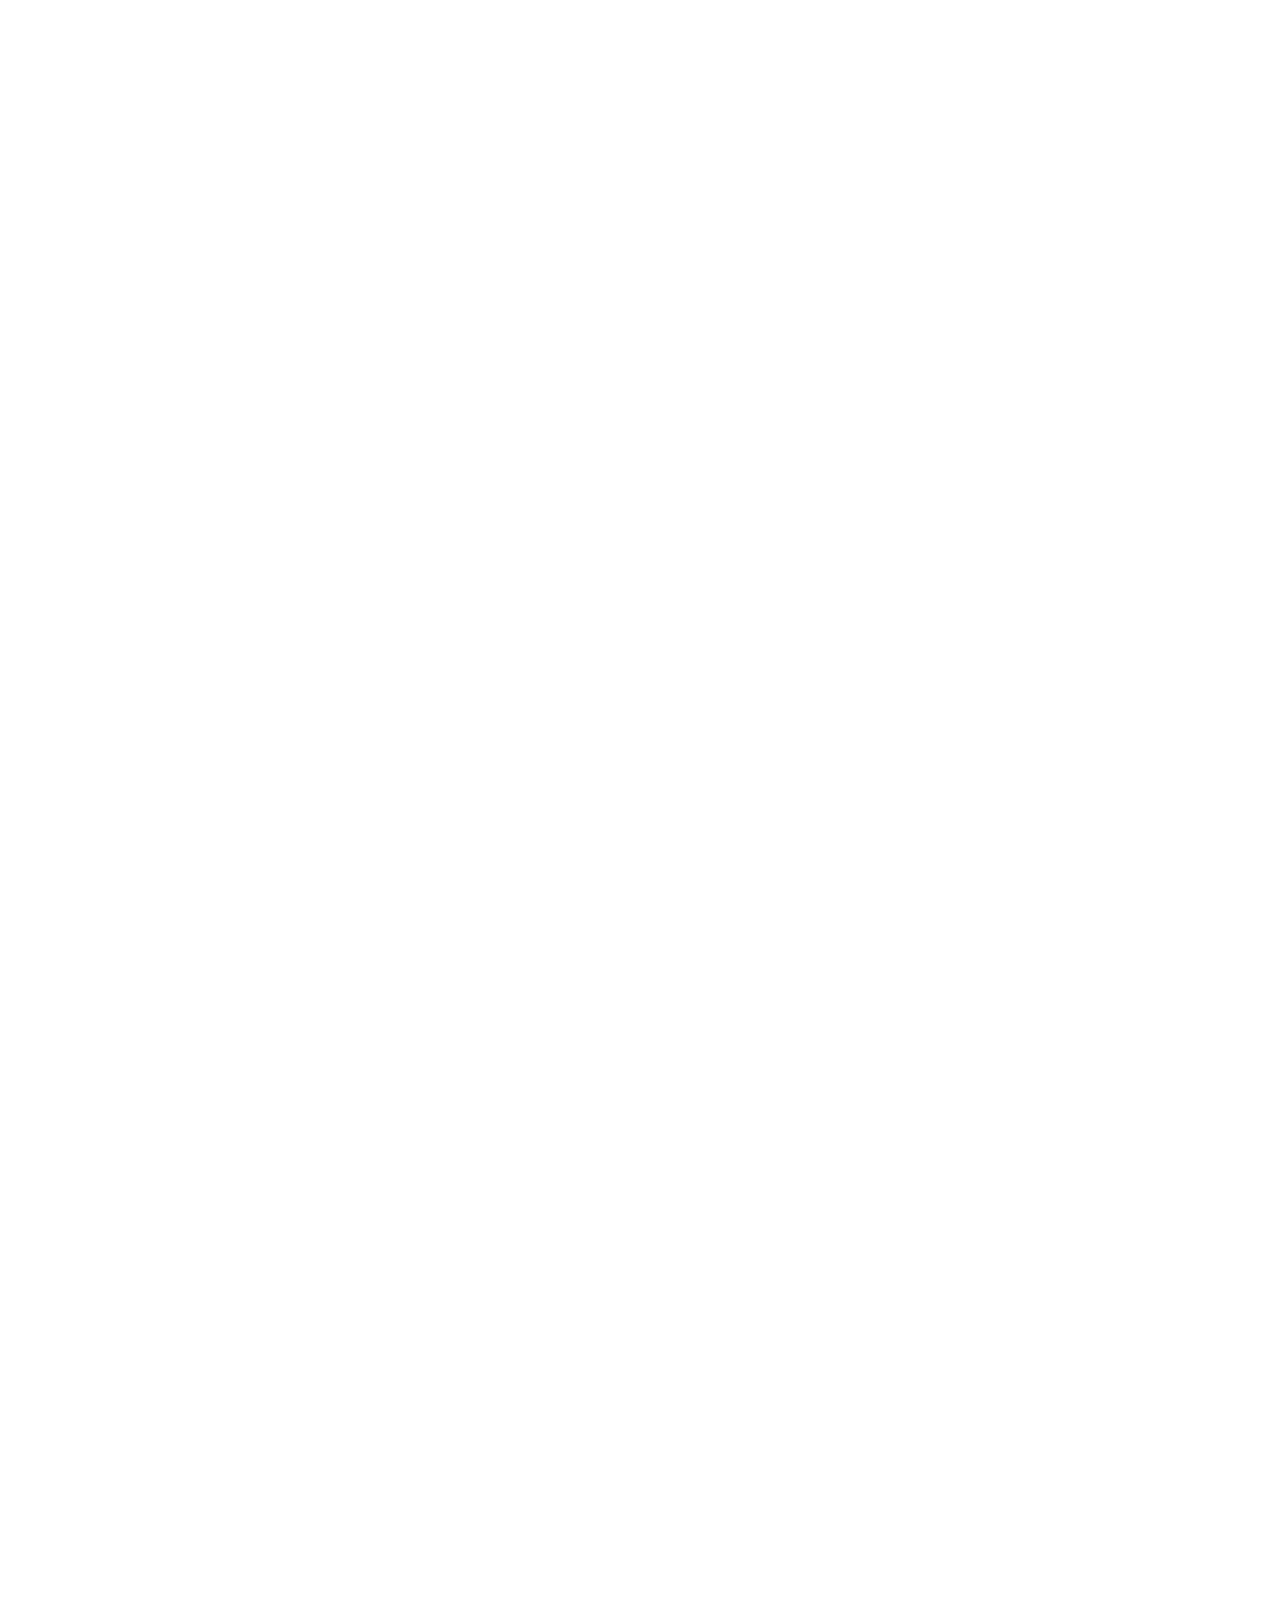
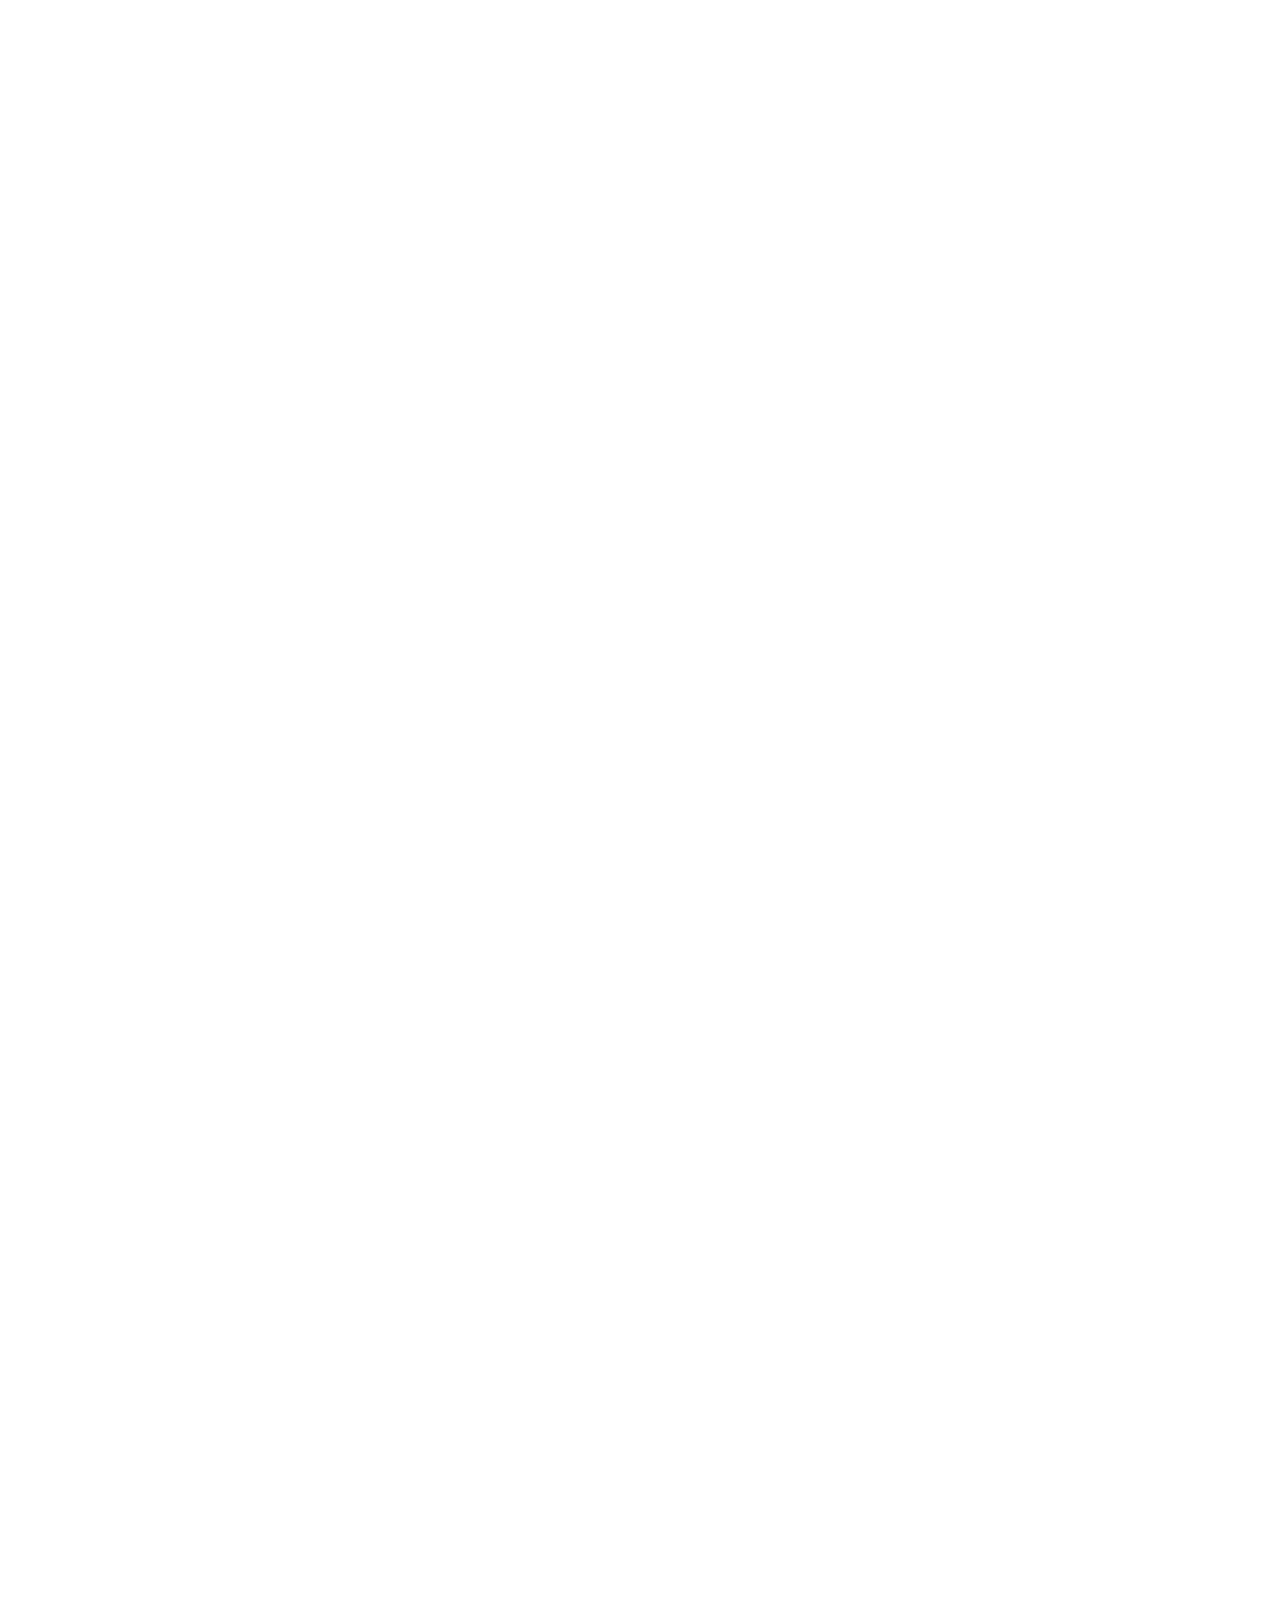
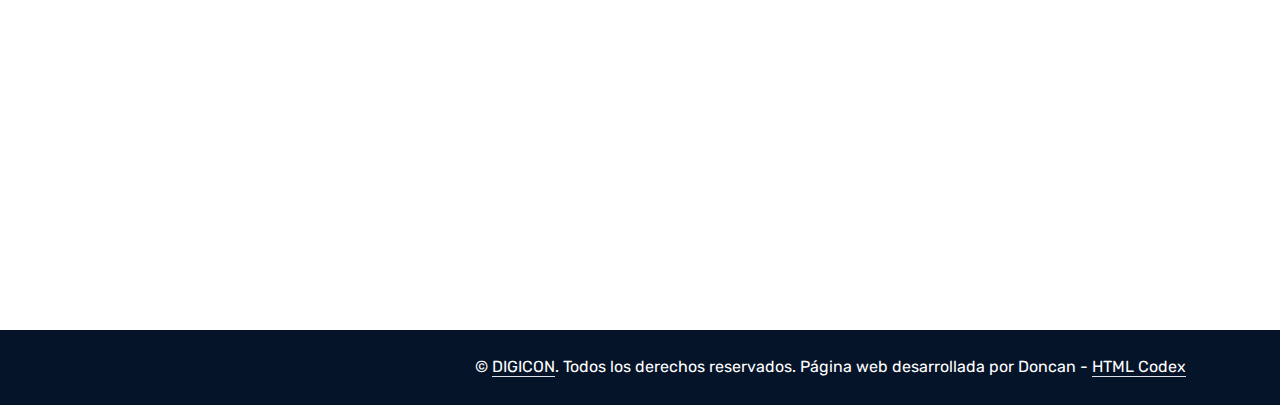
==== commit ab364b53: "Se crea pagina normatividad, se agrega libreria SweetAlert para mostrar pdf de las leyes y normativi" ====
--- a/index.html
+++ b/index.html
@@ -213,7 +213,7 @@
                         brinda cobertura de servicio de
                         internet a 29 veredas aledañas y toda la zona urbana, también contamos con cobertura en Saldaña
                         – Tolima con proyección
-                        a más municipios en dicho departamento; nuestro portafolio de servicios son benéficos para su
+                        a más municipios en dicho departamento; nuestro portafolio de servicios son benéficos para tu
                         hogar, empresa o negocio,
                         lo que ha permitido que como empresa de telecomunicaciones podamos llevar nuevos proyectos y un
                         excelente servicio a
--- a/css/style.css
+++ b/css/style.css
@@ -576,4 +576,5 @@
     background-color: var(--primary);
     border-radius: 20px;
     border: 3px;
-}+}
+
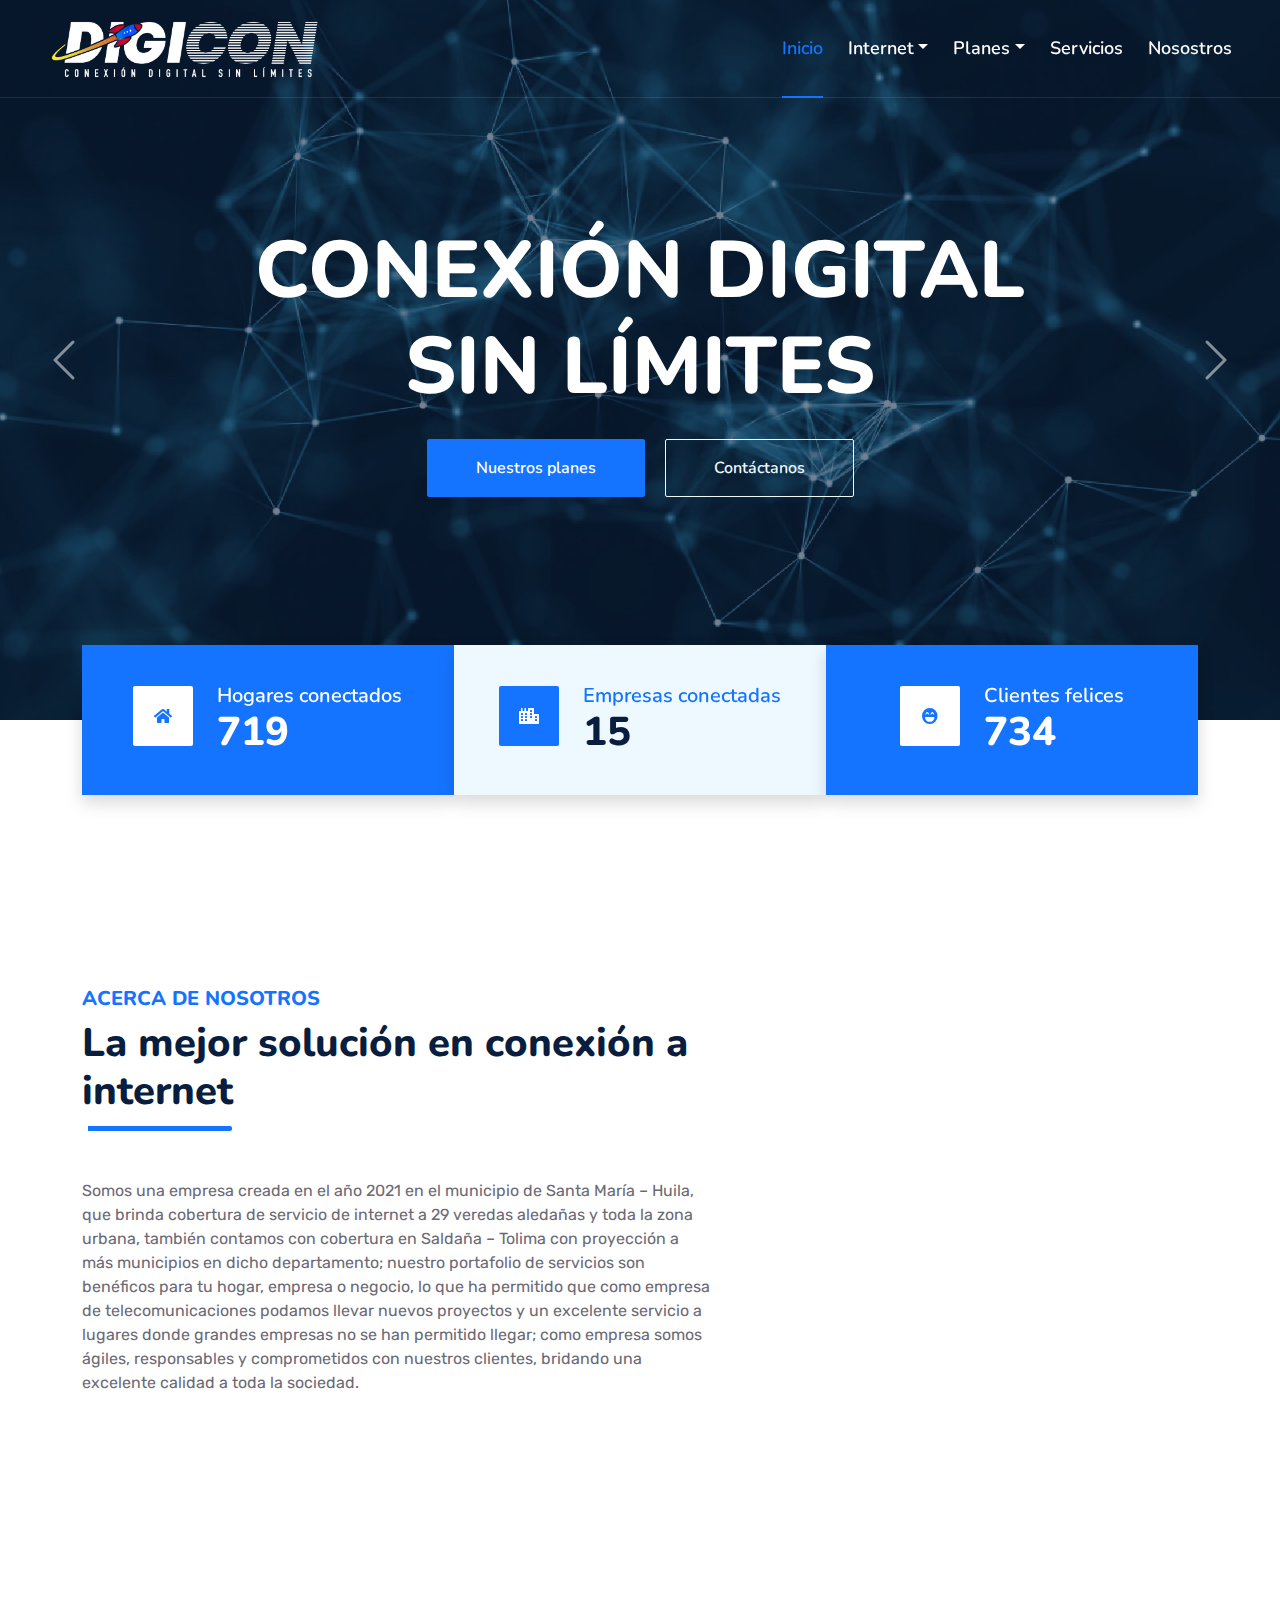
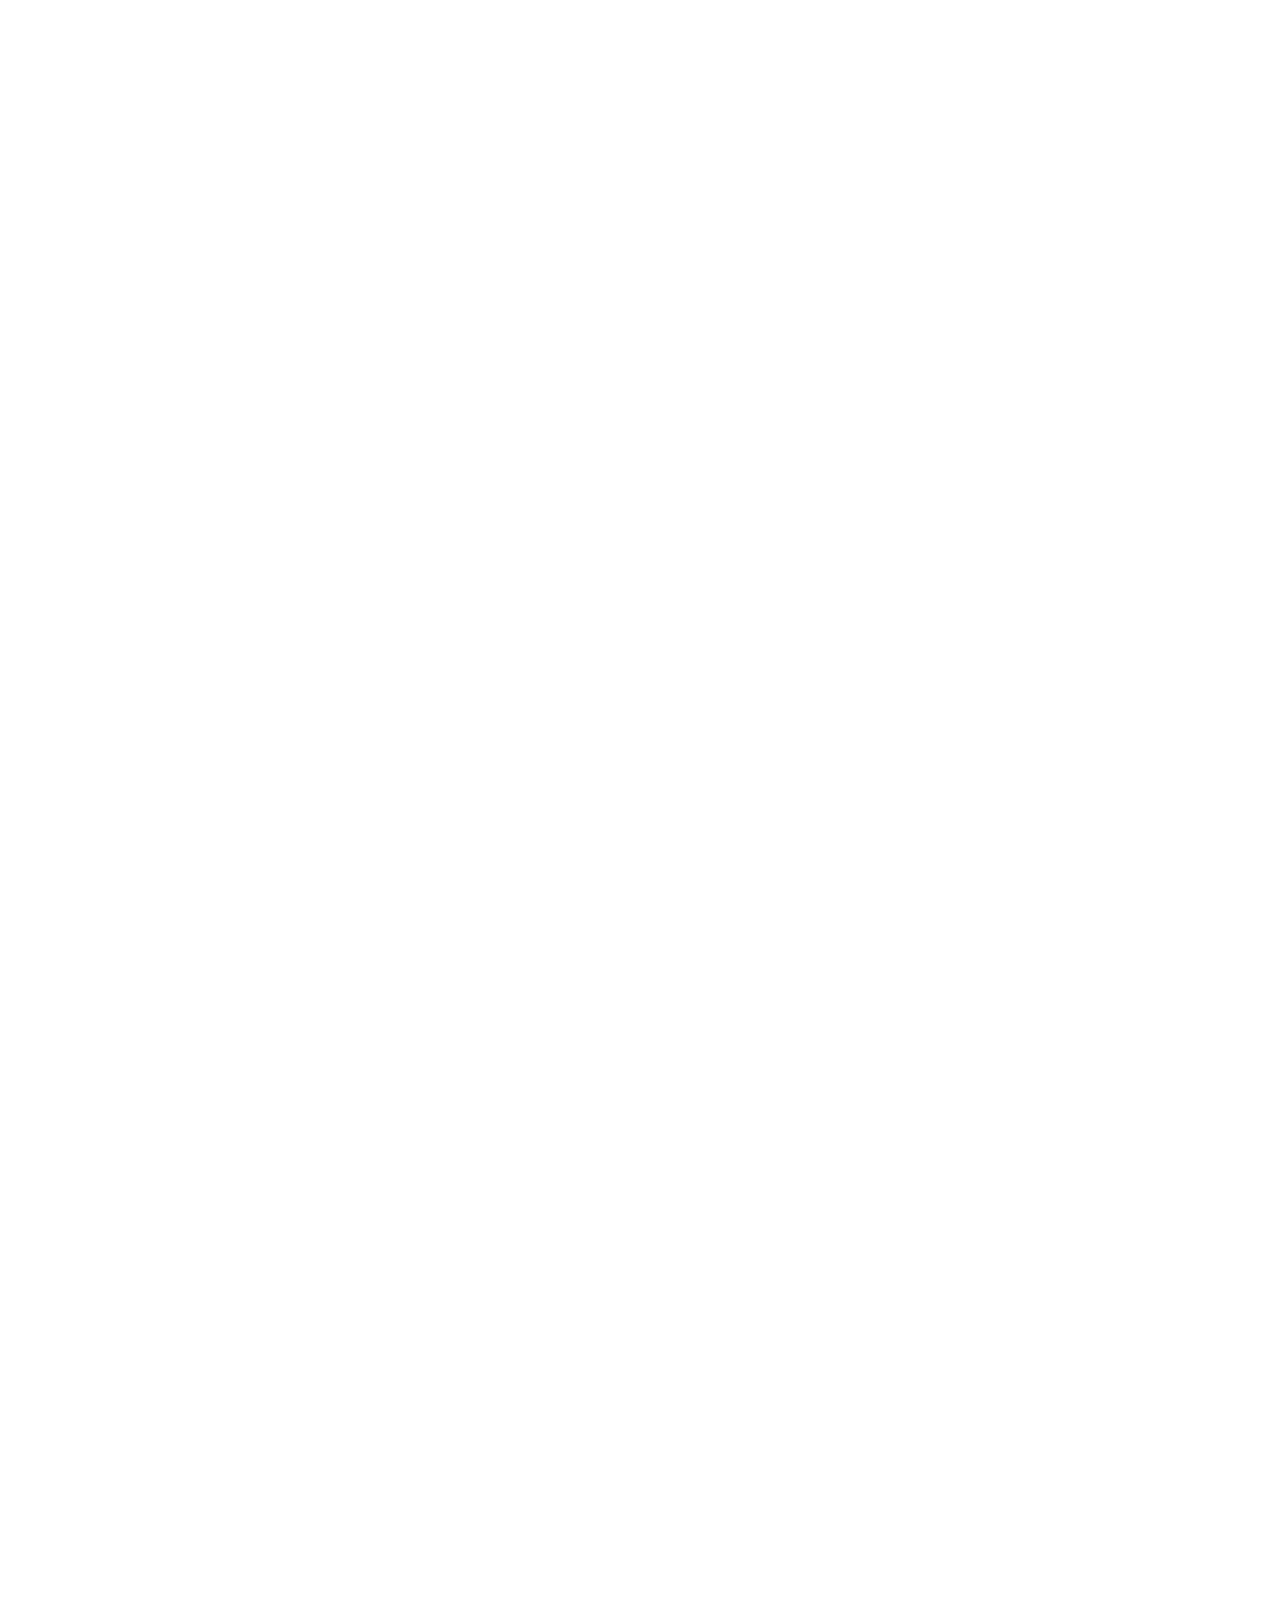
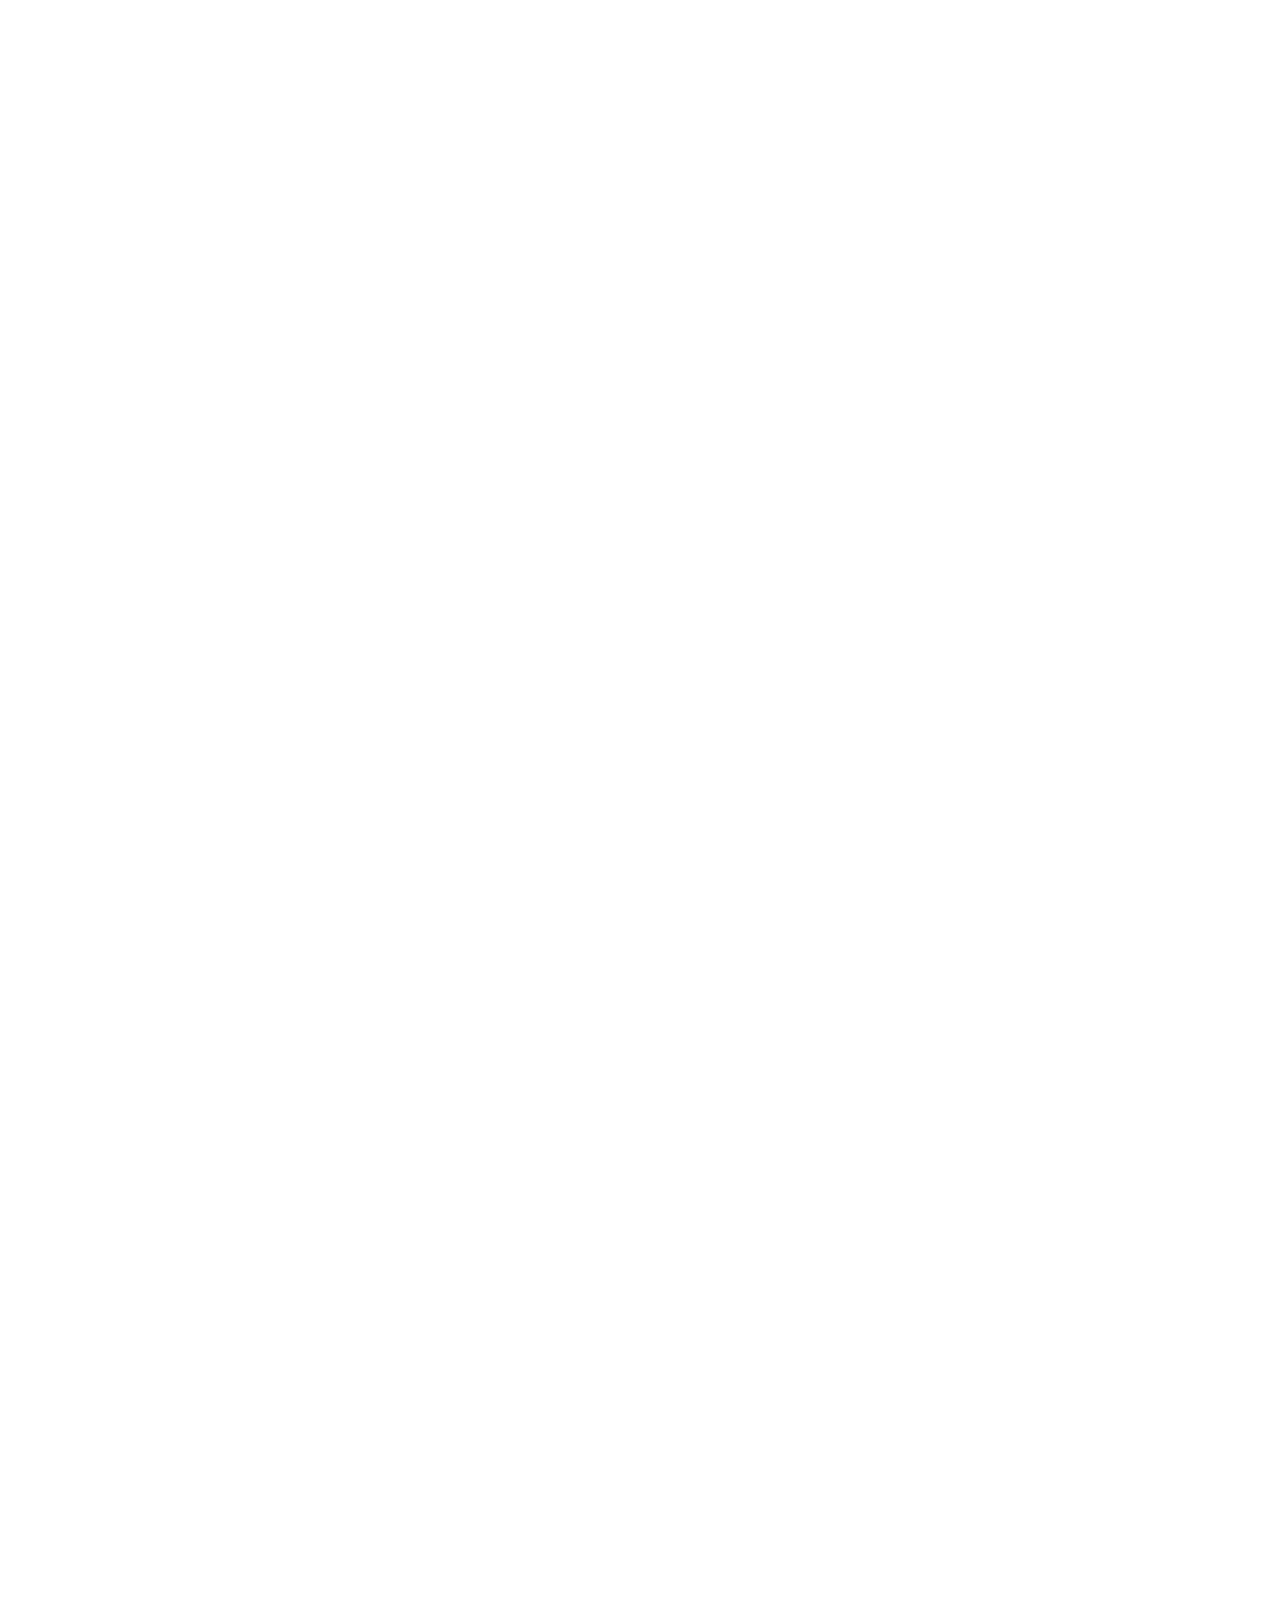
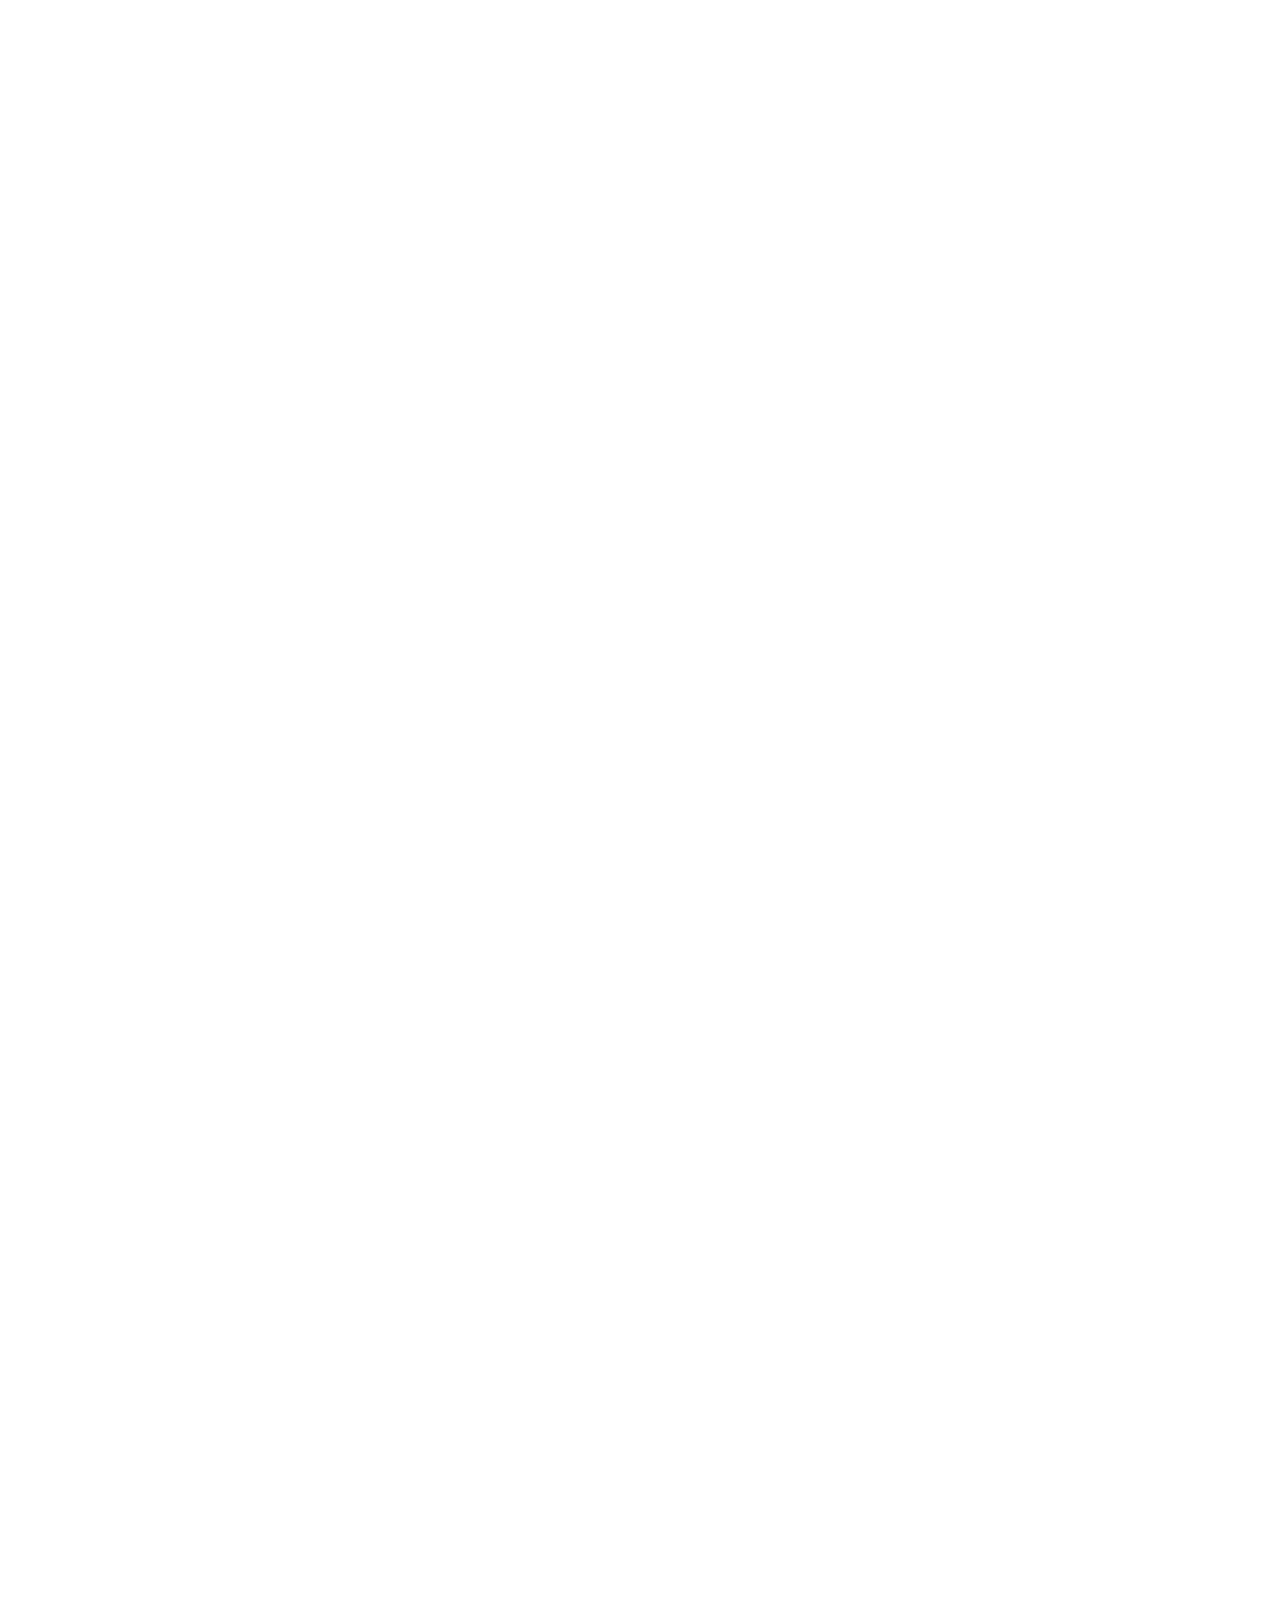
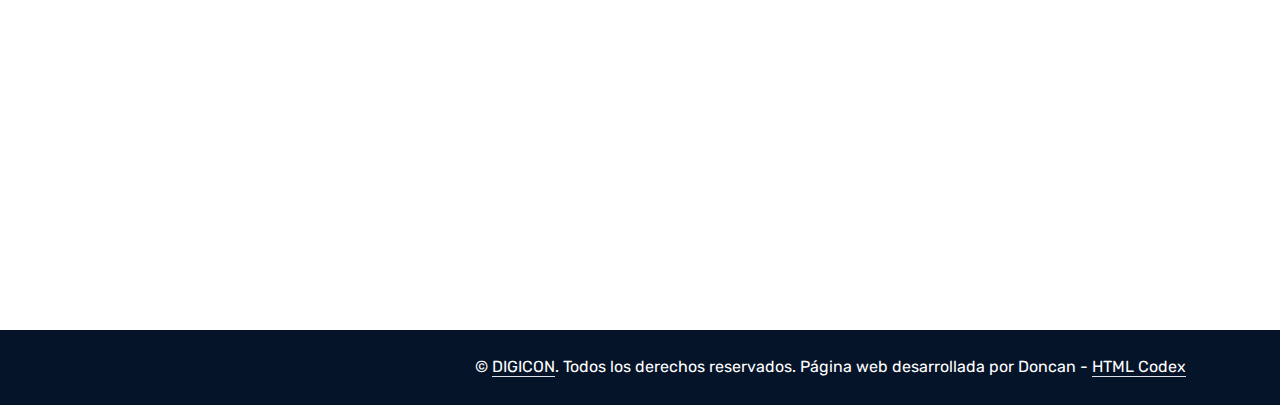
==== commit 1cfe718c: "Se agregan nuevas antenas en nosotros, se soluciona problema con los botones de wp y fb que no tenia" ====
--- a/index.html
+++ b/index.html
@@ -746,10 +746,10 @@
                                 <p class="mb-0">3153759631</p>
                             </div>
                             <div class="d-flex mt-4">
-                                <a class="btn btn-primary btn-square me-2"><i class="fab fa-whatsapp fw-normal"
-                                        onclick="contactanos()"></i></a>
-                                <a class="btn btn-primary btn-square me-2"><i class="fab fa-facebook-f fw-normal"
-                                        onclick="facebook()"></i></a></i></a>
+                                <a class="btn btn-primary btn-square me-2" onclick="contactanos()"><i
+                                        class="fab fa-whatsapp fw-normal" onclick="contactanos()"></i></a>
+                                <a class="btn btn-primary btn-square me-2" onclick="facebook()"><i
+                                        class="fab fa-facebook-f fw-normal" onclick="facebook()"></i></a>
                             </div>
                         </div>
                         <div class="col-lg-4 col-md-12 pt-0 pt-lg-5 mb-5">
@@ -792,7 +792,8 @@
             <div class="row justify-content-end">
                 <div class="col-lg-8 col-md-6">
                     <div class="d-flex align-items-center justify-content-center" style="height: 75px;">
-                        <p class="mb-0">&copy; <a class="text-white border-bottom" href="#">DIGICON</a>. Todos los
+                        <p class="mb-0">&copy; <a class="text-white border-bottom" href="index.html">DIGICON</a>. Todos
+                            los
                             derechos reservados.
 
                             <!--/*** This template is free as long as you keep the footer author’s credit link/attribution link/backlink. If you'd like to use the template without the footer author’s credit link/attribution link/backlink, you can purchase the Credit Removal License from "https://htmlcodex.com/credit-removal". Thank you for your support. ***/-->
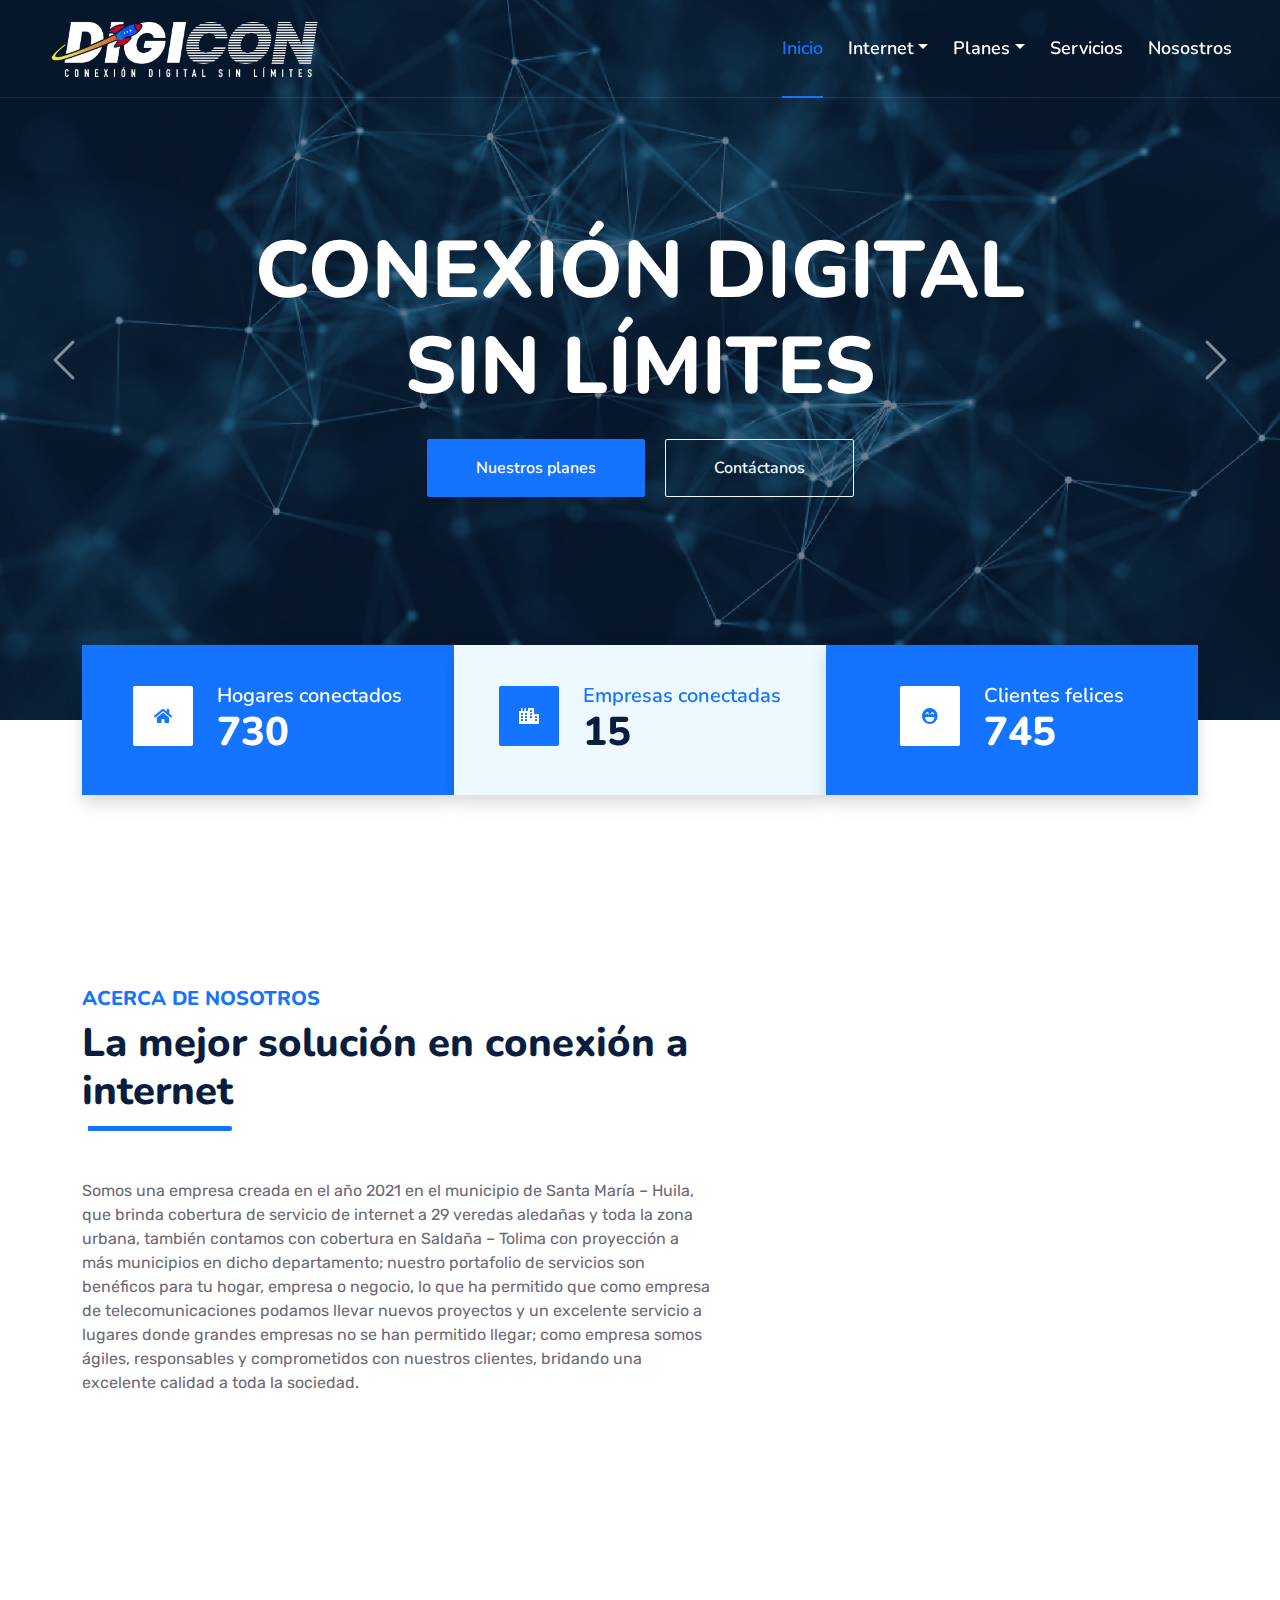
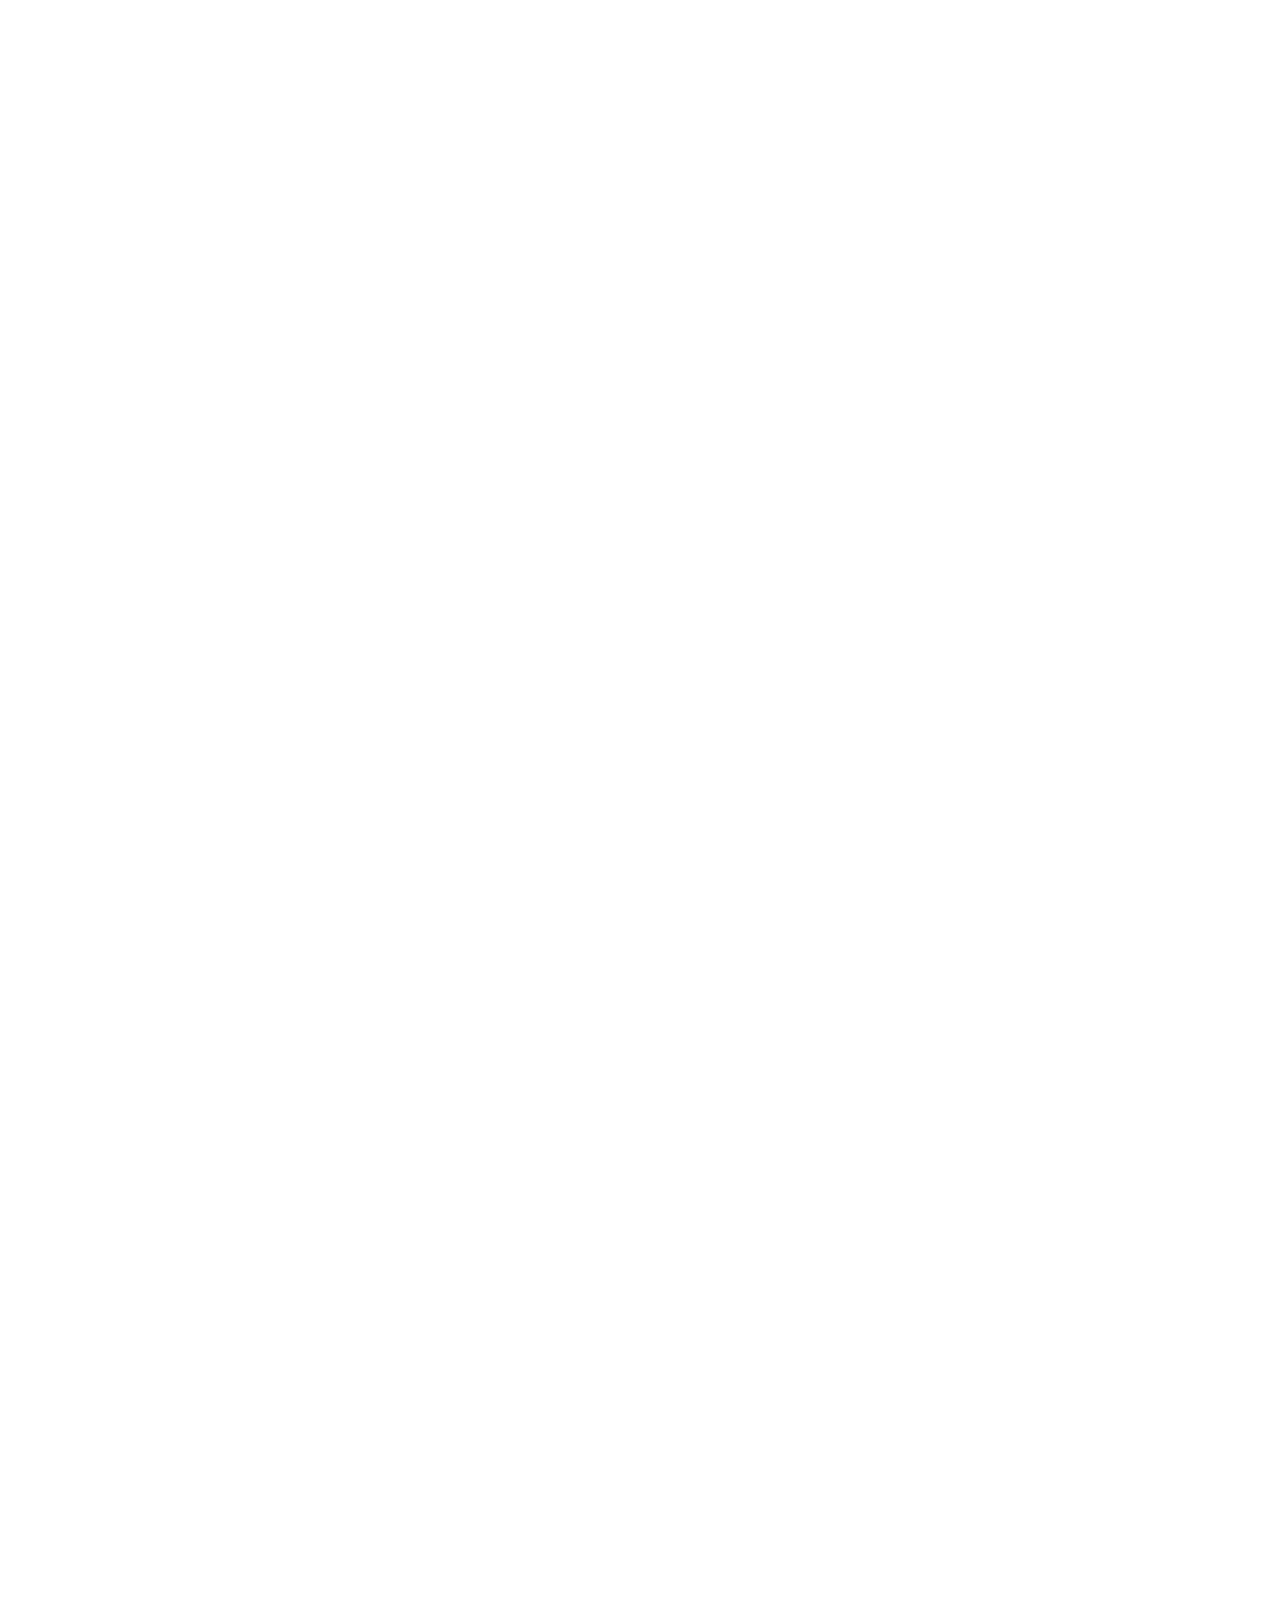
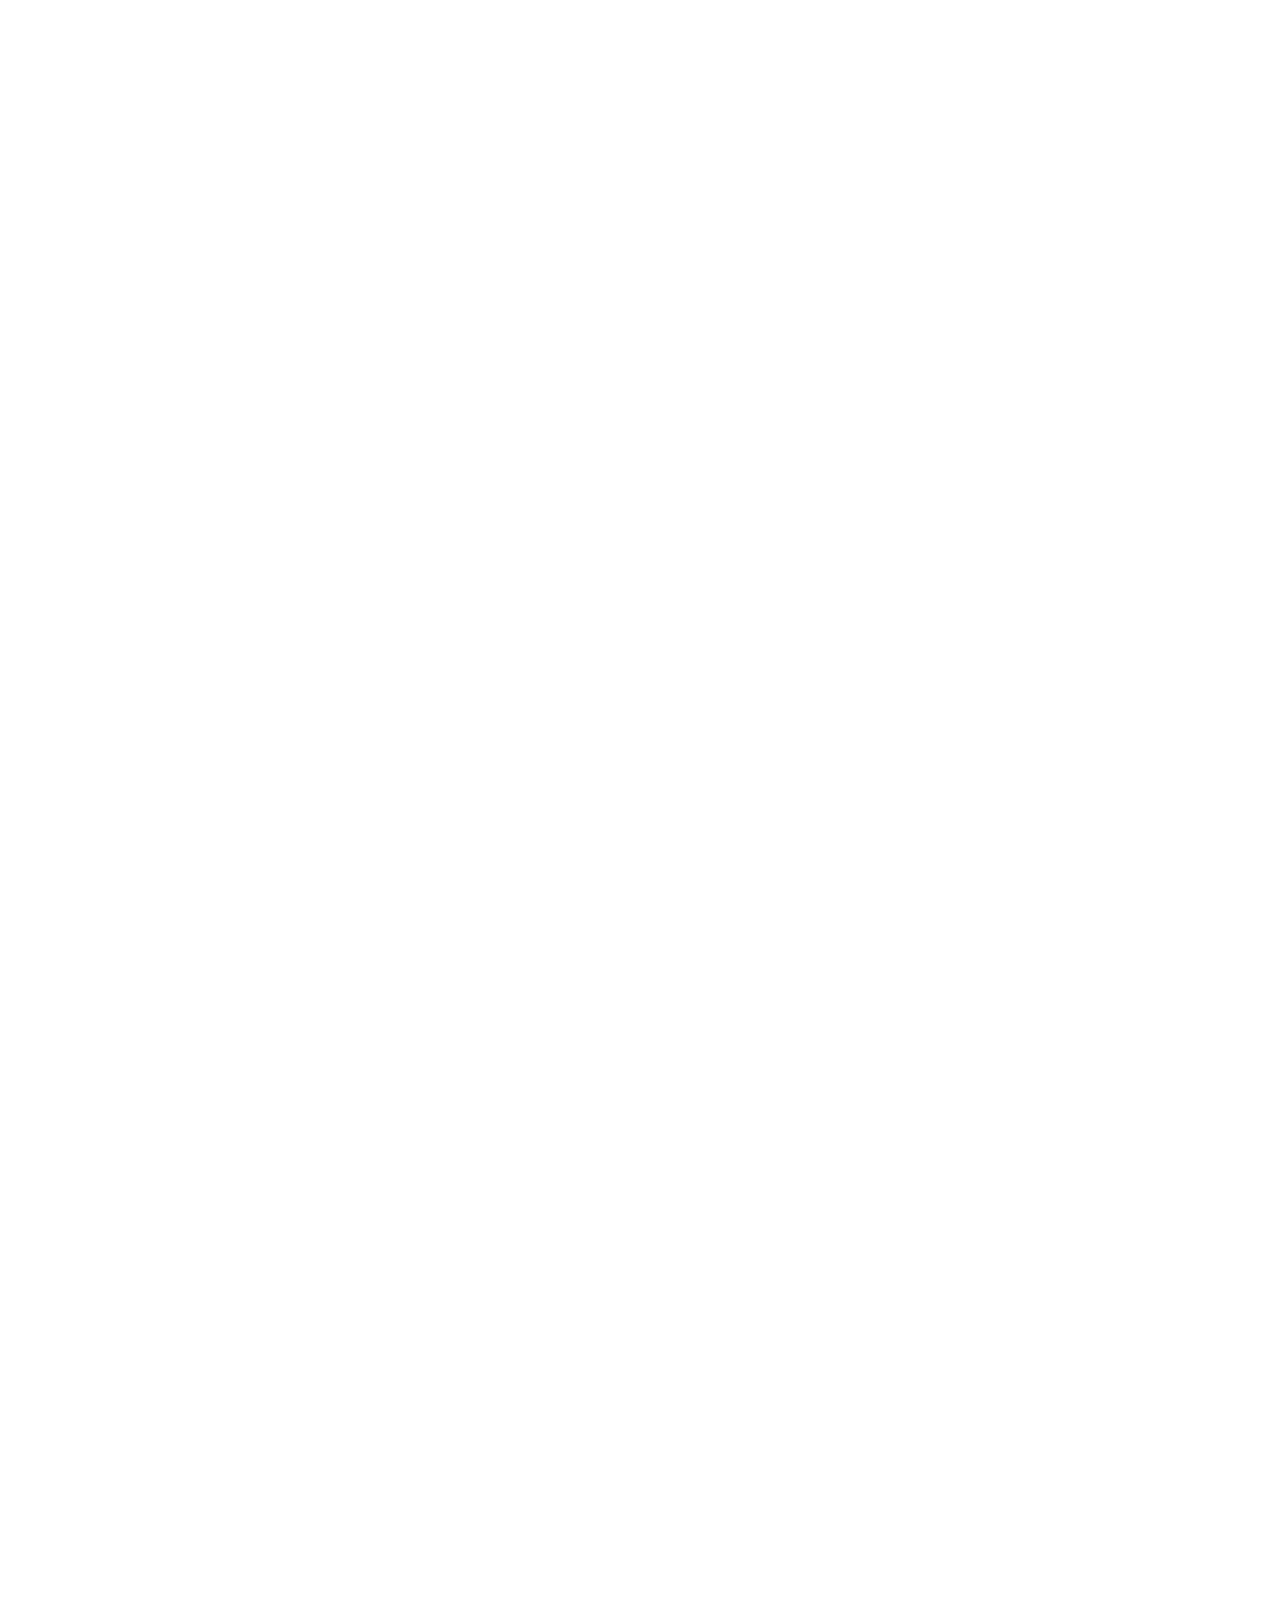
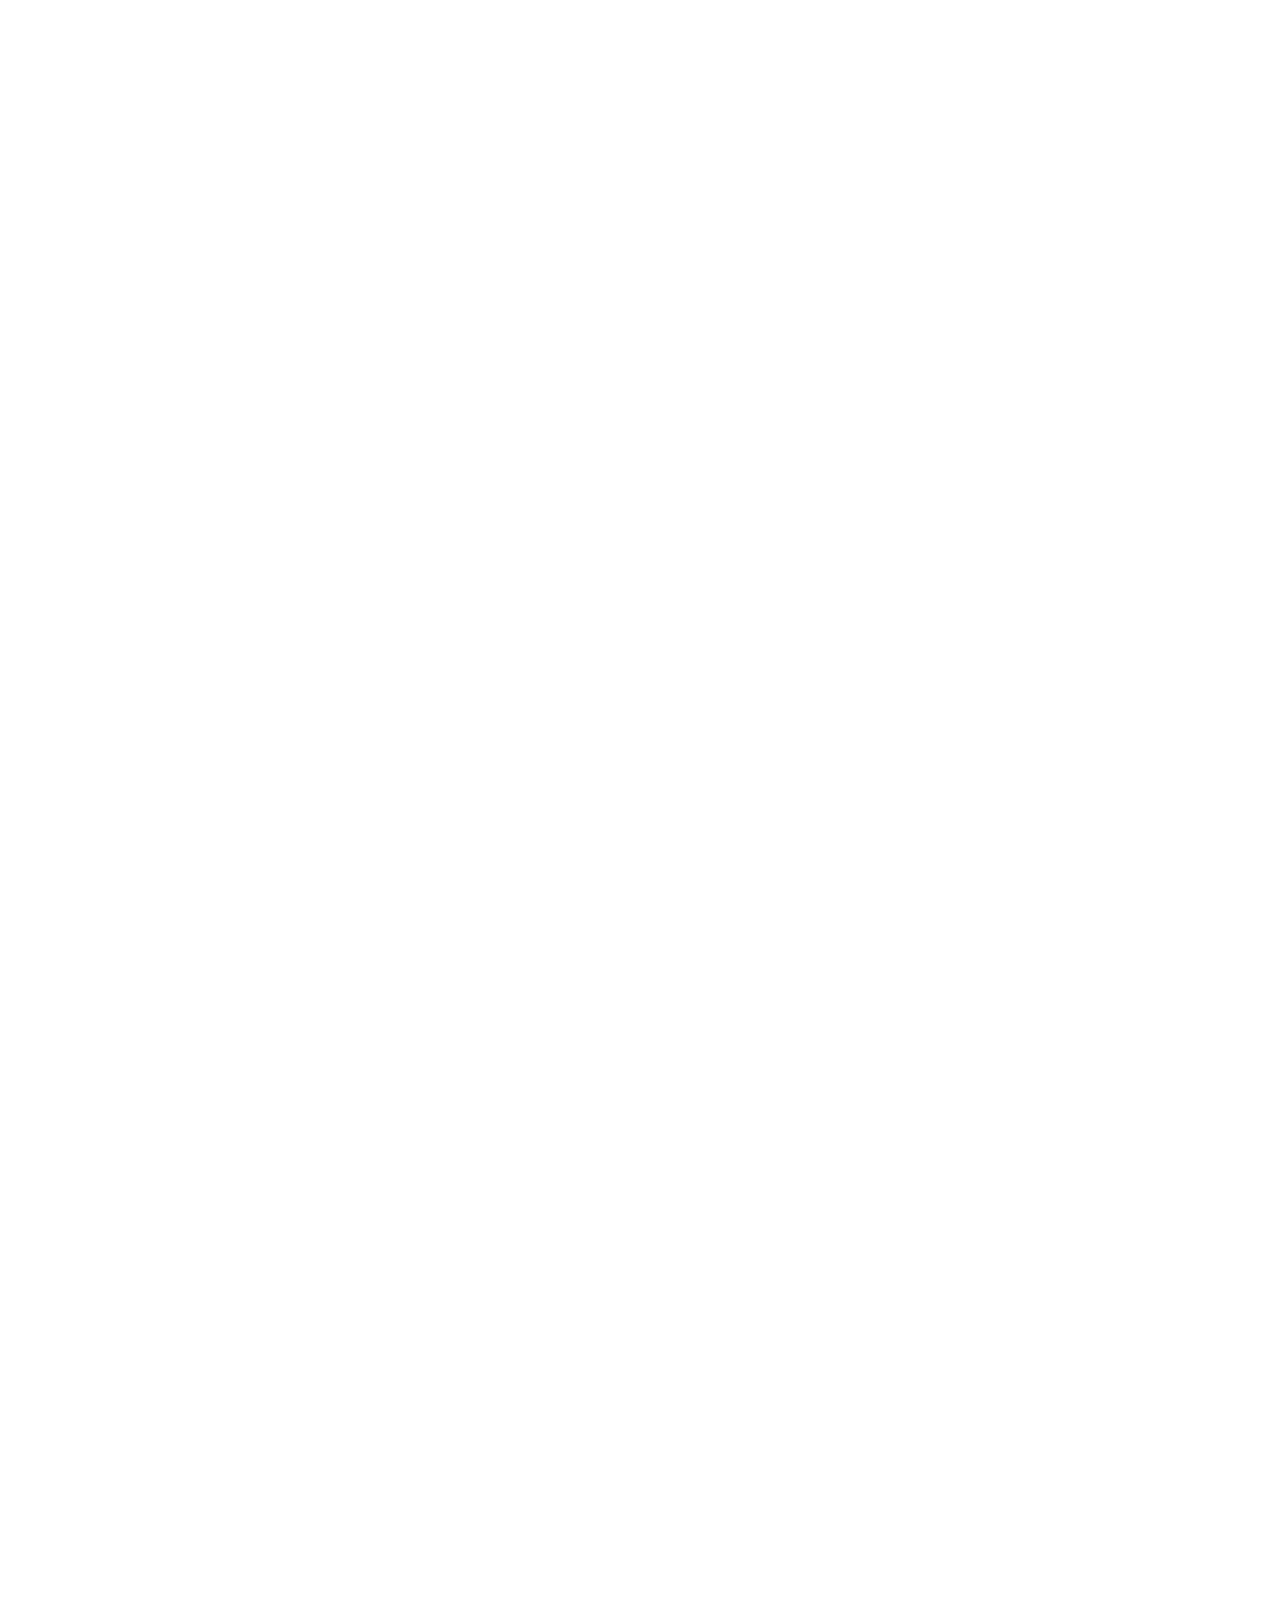
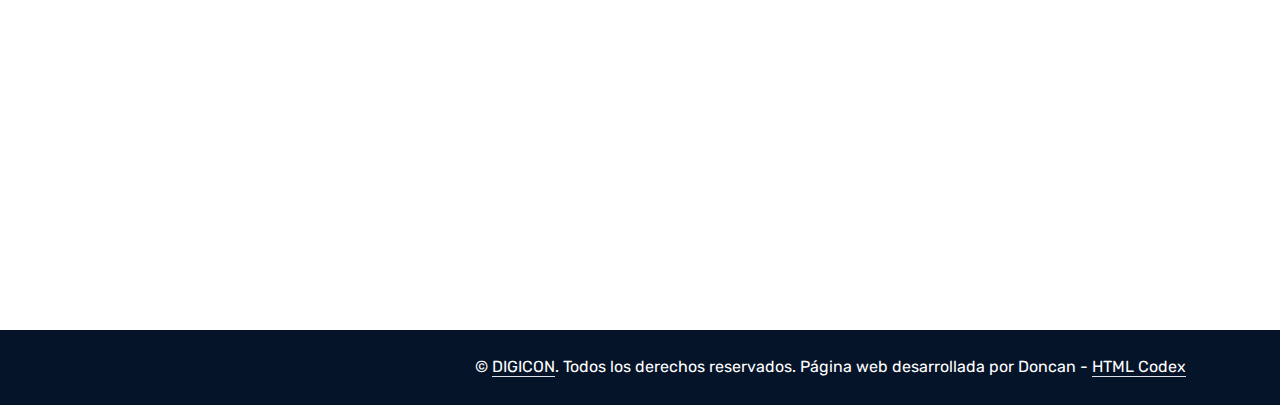
==== commit 22bba780: "Se agregan nuevos logos de empresas para desplegar pagina en digicon.com.co" ====
--- a/index.html
+++ b/index.html
@@ -710,6 +710,11 @@
                     <img src="img/vendor-7.jpg" alt="">
                     <img src="img/vendor-8.jpg" alt="">
                     <img src="img/vendor-9.jpg" alt="">
+                    <img src="img/vendor-10.jpg" alt="">
+                    <img src="img/vendor-11.jpg" alt="">
+                    <img src="img/vendor-12.jpg" alt="">
+                    <img src="img/vendor-13.jpg" alt="">
+                    <img src="img/vendor-14.jpg" alt="">
                 </div>
             </div>
         </div>
